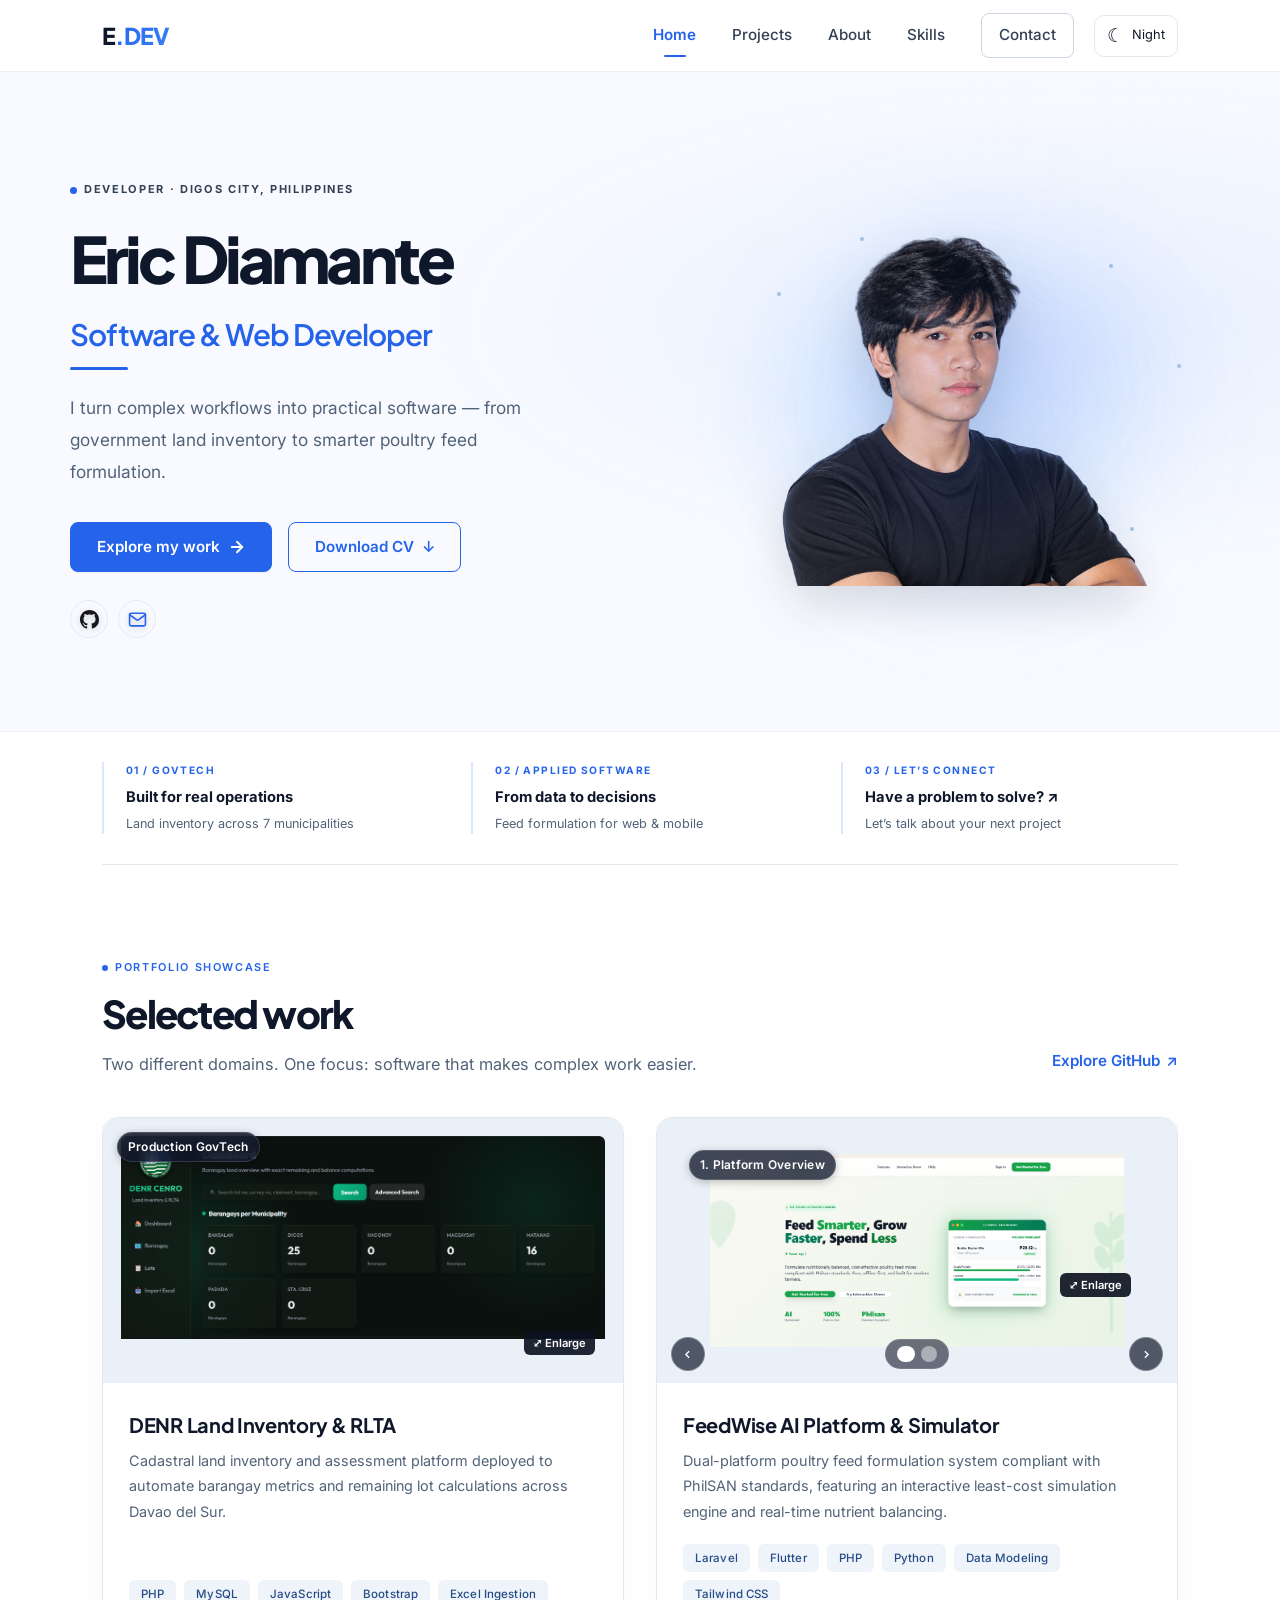
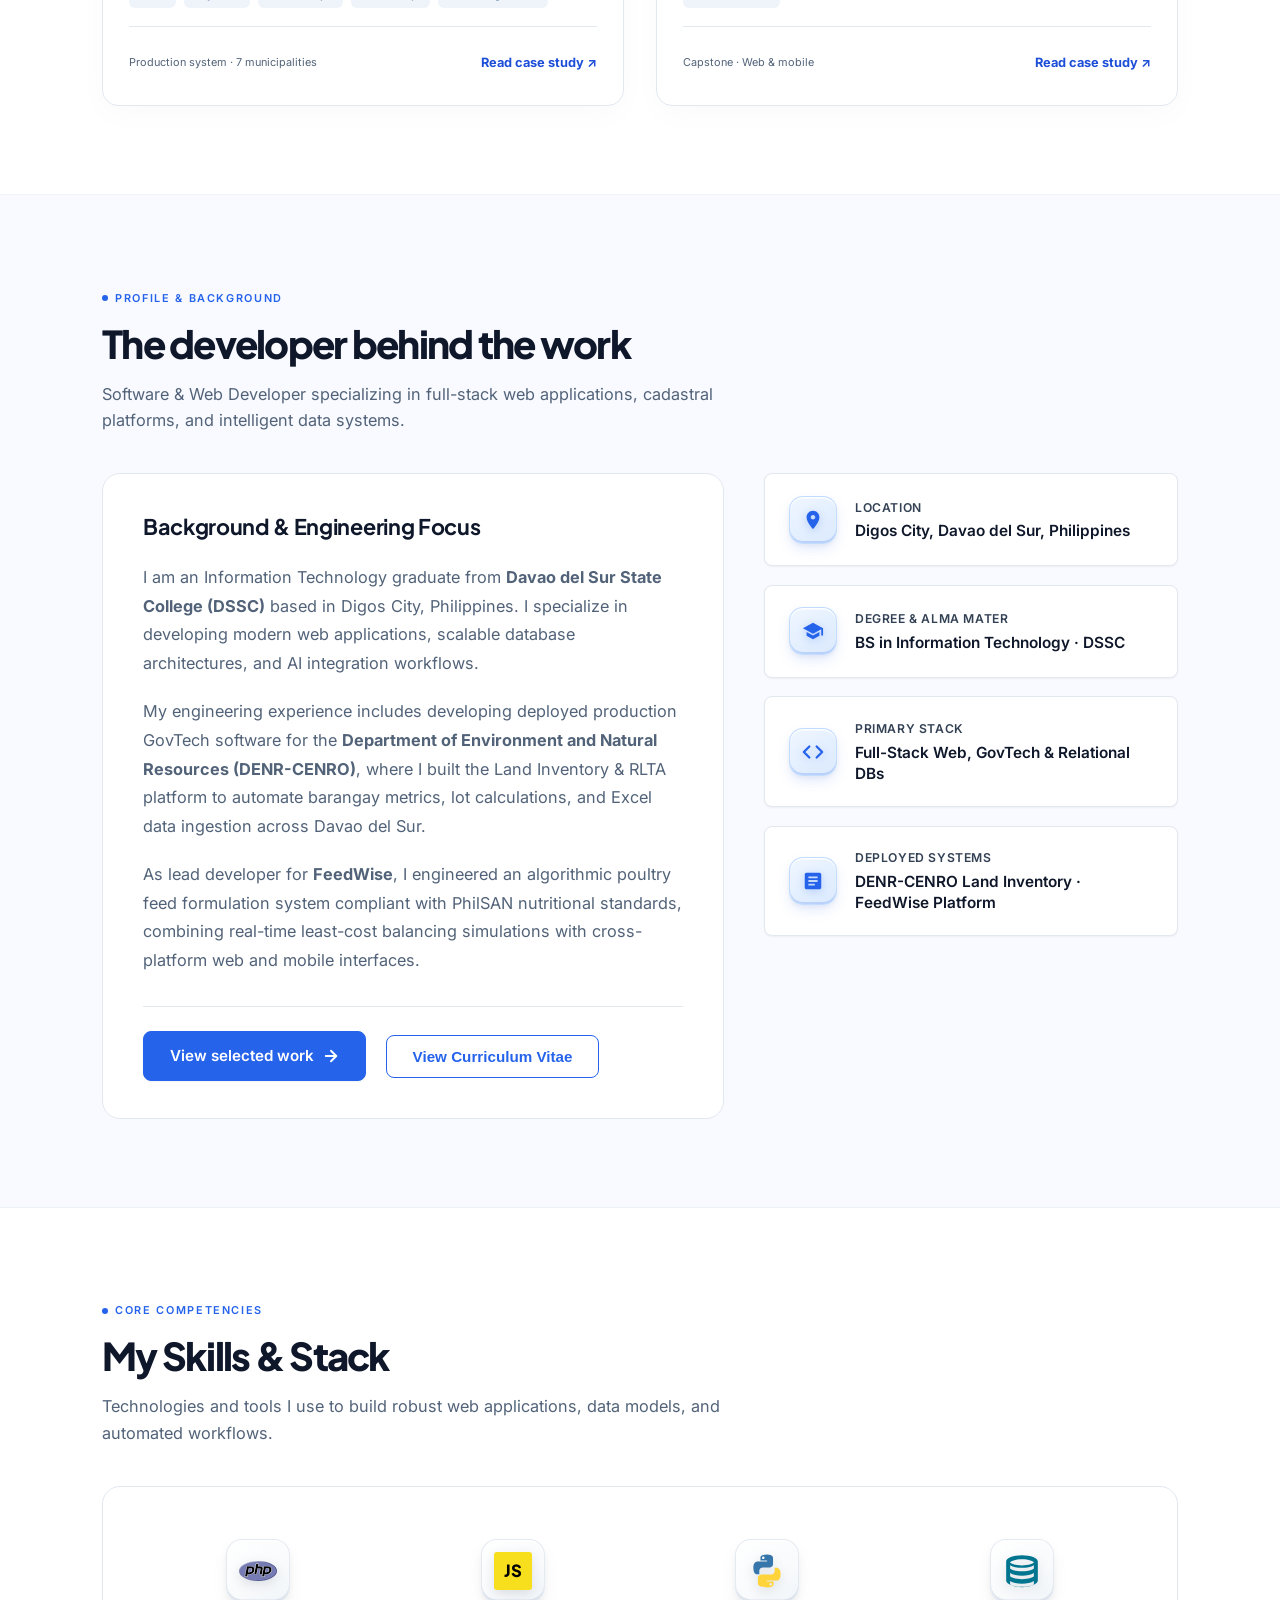
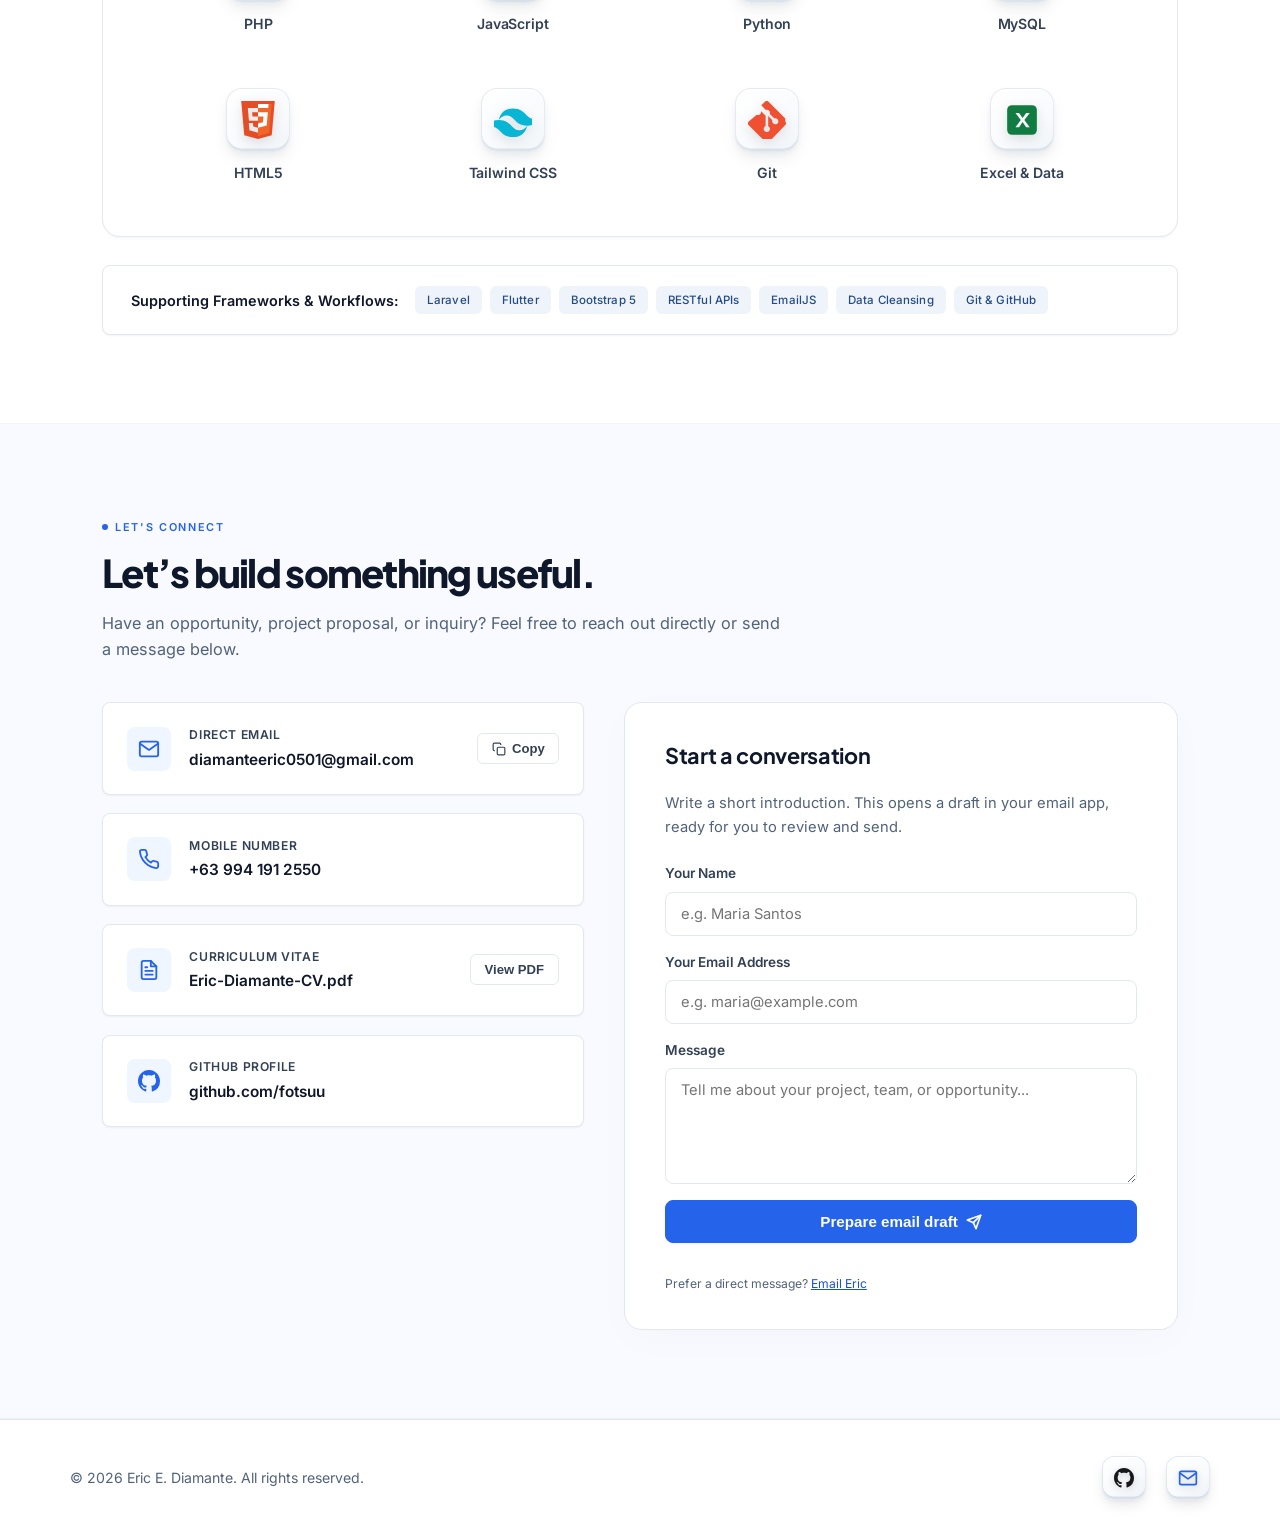
==== index.html @ d73e9c71 "feat: add ambient hero atmosphere and motion controls, update memory bank" ====
<!DOCTYPE html>
<html lang="en">
<head>
  <meta charset="UTF-8" />
  <meta name="viewport" content="width=device-width, initial-scale=1.0" />
  <title>Eric Diamante | Software & Web Developer</title>
  <meta name="description" content="Portfolio of Eric Diamante — BS Information Technology, Software & Web Developer, AI Workflows & Data Specialist. Deployed GovTech systems, full-stack applications, and database management." />

  <!-- Favicon -->
  <link rel="icon" type="image/svg+xml" href="data:image/svg+xml,<svg xmlns='http://www.w3.org/2000/svg' viewBox='0 0 24 24' fill='%232563eb'><text y='20' font-size='20' font-family='sans-serif' font-weight='bold'>E</text></svg>" />

  <!-- Google Fonts: Inter & Plus Jakarta Sans -->
  <link rel="preconnect" href="https://fonts.googleapis.com" />
  <link rel="preconnect" href="https://fonts.gstatic.com" crossorigin />
  <link href="https://fonts.googleapis.com/css2?family=Inter:wght@400;500;600;700;800&family=Plus+Jakarta+Sans:wght@500;600;700;800&display=swap" rel="stylesheet" />

  <meta property="og:title" content="Eric Diamante | Software & Web Developer" />
  <meta property="og:description" content="Practical web systems, government land inventory, and feed formulation. Explore selected work by Eric Diamante." />
  <meta property="og:type" content="website" />

  <script src="theme.js"></script>
  <!-- Main Stylesheet -->
  <link rel="stylesheet" href="style.css?v=7" />
  <link rel="stylesheet" href="features.css?v=2" />
</head>
<body>
  <a class="skip-link" href="#mainContent">Skip to content</a>

  <!-- Toast Notification Container -->
  <div id="toast" class="toast" role="alert" aria-live="polite"></div>

  <!-- Header / Navigation Bar -->
  <header class="navbar" id="navbar">
    <div class="nav-container">
      <a href="#home" class="brand-logo" id="brandLogo" aria-label="E.DEV Home">
        <span class="brand-dark">E</span><span class="brand-blue">.DEV</span>
      </a>

      <nav class="nav-menu" id="navMenu">
        <a href="#home" class="nav-link active" data-page="home">Home</a>
        <a href="#projects" class="nav-link" data-page="projects">Projects</a>
        <a href="#about" class="nav-link" data-page="about">About</a>
        <a href="#skills" class="nav-link" data-page="skills">Skills</a>
        <a href="#contact" class="nav-link" id="navContactLink" data-page="contact">Contact</a>
      </nav>

      <button type="button" id="themeToggle" class="theme-toggle" aria-label="Switch to night mode" aria-pressed="false"><span id="themeIcon" aria-hidden="true">☾</span><span id="themeLabel">Night</span></button>
      <button aria-controls="navMenu" id="mobileMenuBtn" class="mobile-toggle" aria-label="Toggle navigation menu" aria-expanded="false">
        <span></span><span></span><span></span>
      </button>
    </div>
  </header>

  <main id="mainContent" tabindex="-1">
    <!-- ────────────────── 1. HOME LANDING VIEW ────────────────── -->
    <section id="home" class="page-view active hero-section">
      <div class="hero-container">

        <!-- Left Hero Content -->
        <div class="hero-content">
          <span class="hero-greeting"><span class="hero-dot"></span> DEVELOPER · DIGOS CITY, PHILIPPINES</span>
          <h1 class="hero-name">Eric Diamante</h1>
          <h2 class="hero-role">Software & Web Developer</h2>

          <p class="hero-desc">
            I turn complex workflows into practical software — from government land inventory to smarter poultry feed formulation.
          </p>

          <div class="hero-btn-group">
            <a href="#projects" class="btn-primary magnetic-btn" id="viewProjectsBtn" data-navigate="projects">
              <span>Explore my work</span>
              <svg width="18" height="18" viewBox="0 0 24 24" fill="none" stroke="currentColor" stroke-width="2.5" stroke-linecap="round" stroke-linejoin="round">
                <line x1="5" y1="12" x2="19" y2="12"></line>
                <polyline points="12 5 19 12 12 19"></polyline>
              </svg>
            </a>
            <a class="btn-secondary" href="Eric-Diamante-CV.pdf" download>Download CV <span aria-hidden="true">↓</span></a>
          </div>

          <div class="hero-social-icons">
            <a href="https://github.com/fotsuu" target="_blank" rel="noopener noreferrer" class="social-btn magnetic-btn" aria-label="GitHub Profile" title="GitHub">
              <svg width="19" height="19" viewBox="0 0 24 24" fill="currentColor">
                <path d="M12 0C5.37 0 0 5.37 0 12c0 5.31 3.435 9.795 8.205 11.385.6.105.825-.255.825-.57 0-.285-.015-1.23-.015-2.235-3.015.555-3.795-.735-4.035-1.41-.135-.345-.72-1.41-1.23-1.695-.42-.225-1.02-.78-.015-.795.945-.015 1.62.87 1.845 1.23 1.08 1.815 2.805 1.305 3.495.99.105-.78.42-1.305.765-1.605-2.67-.3-5.46-1.335-5.46-5.925 0-1.305.465-2.385 1.23-3.225-.12-.3-.54-1.53.12-3.18 0 0 1.005-.315 3.3 1.23.96-.27 1.98-.405 3-.405s2.04.135 3 .405c2.295-1.56 3.3-1.23 3.3-1.23.66 1.65.24 2.88.12 3.18.765.84 1.23 1.905 1.23 3.225 0 4.605-2.805 5.625-5.475 5.925.435.375.81 1.095.81 2.22 0 1.605-.015 2.895-.015 3.3 0 .315.225.69.825.57A12.02 12.02 0 0024 12c0-6.63-5.37-12-12-12z"/>
              </svg>
            </a>
            <a href="mailto:diamanteeric0501@gmail.com" class="social-btn magnetic-btn" aria-label="Email Eric" title="Email Eric">
              <svg width="19" height="19" viewBox="0 0 24 24" fill="none" stroke="currentColor" stroke-width="2" stroke-linecap="round" stroke-linejoin="round">
                <rect x="2" y="4" width="20" height="16" rx="2"></rect>
                <path d="M22 6l-10 7L2 6"></path>
              </svg>
            </a>
          </div>
        </div>

        <!-- Right Hero: 3D Interactive Visual -->
        <div class="hero-visual" id="heroVisual">
          <div class="hero-atmosphere" id="heroAtmosphere" aria-hidden="true">
            <span class="aurora aurora-blue"></span><span class="aurora aurora-indigo"></span>
            <span class="ambient-particle" style="--x:12%;--y:24%;--delay:-2s"></span>
            <span class="ambient-particle" style="--x:28%;--y:12%;--delay:-7s"></span>
            <span class="ambient-particle" style="--x:76%;--y:18%;--delay:-4s"></span>
            <span class="ambient-particle" style="--x:89%;--y:40%;--delay:-9s"></span>
            <span class="ambient-particle" style="--x:15%;--y:66%;--delay:-5s"></span>
            <span class="ambient-particle" style="--x:80%;--y:76%;--delay:-1s"></span>
          </div>
          <div class="hero-3d-scene" id="hero3dScene">
            <!-- 3D Ambient Depth Glow -->
            <div class="hero-3d-glow" id="hero3dGlow"></div>

            <!-- Main 3D Portrait Frame with HD Image -->
            <div class="portrait-wrapper" id="portraitWrapper">
              <img src="assets/hero-portrait-realistic-v2.png" alt="Eric Diamante - Web Developer" decoding="async" class="hero-portrait-img" id="heroPortraitImg" width="1448" height="1086" />
            </div>
          </div>
        </div>
      </div>
    </section>

    <div class="proof-strip" aria-label="Experience highlights">
      <div><span class="proof-number">01 / GOVTECH</span><strong>Built for real operations</strong><p>Land inventory across 7 municipalities</p></div>
      <div><span class="proof-number">02 / APPLIED SOFTWARE</span><strong>From data to decisions</strong><p>Feed formulation for web &amp; mobile</p></div>
      <a href="#contact" data-navigate="contact"><span class="proof-number">03 / LET’S CONNECT</span><strong>Have a problem to solve? <span aria-hidden="true">↗</span></strong><p>Let’s talk about your next project</p></a>
    </div>

    <!-- ────────────────── 3. PROJECTS LANDING VIEW ────────────────── -->
    <section id="projects" class="page-view projects-view-section">
      <div class="view-container">
        <div class="view-header projects-header-row">
          <div>
            <span class="view-badge"><span class="badge-dot"></span> Portfolio Showcase</span>
            <h2 class="view-title">Selected work</h2>
            <p class="view-subtitle">Two different domains. One focus: software that makes complex work easier.</p>
          </div>
<a href="https://github.com/fotsuu" target="_blank" rel="noopener noreferrer" class="view-all-link">Explore GitHub <span aria-hidden="true">↗</span></a>
        </div>

        <div class="projects-grid">

          <!-- Card 1: DENR-CENRO Land Inventory -->
          <article class="project-card" data-project="denr">
            <div class="card-glare" aria-hidden="true"></div>
            <div class="project-img-wrap">
              <img src="denr-dashboard.png" alt="DENR-CENRO Land Inventory & RLTA Assessment Platform" class="project-img" loading="lazy" />
              <span class="slide-badge">Production GovTech</span>
            </div>
            <div class="project-body">
              <h3 class="project-title">DENR Land Inventory & RLTA</h3>
              <p class="project-desc">
                Cadastral land inventory and assessment platform deployed to automate barangay metrics and remaining lot calculations across Davao del Sur.
              </p>
              <div class="project-tags">
                <span class="tag-pill">PHP</span>
                <span class="tag-pill">MySQL</span>
                <span class="tag-pill">JavaScript</span>
                <span class="tag-pill">Bootstrap</span>
                <span class="tag-pill">Excel Ingestion</span>
              </div>
            </div><div class="project-card-footer"><span>Production system · 7 municipalities</span><button type="button" class="case-link" data-case="denr" aria-label="Read DENR case study">Read case study <span aria-hidden="true">↗</span></button></div>
          </article>

          <!-- Card 2: FeedWise AI Platform & Simulator (Combined 2-in-1 View) -->
          <article class="project-card" data-project="feedwise">
            <div class="card-glare" aria-hidden="true"></div>
            <div class="project-img-wrap card-carousel" id="feedwiseCarousel">
              <!-- Slide 1: Platform Overview -->
              <div class="carousel-slide active" data-slide-index="0">
                <img src="feedwise-hero.png" alt="FeedWise AI Platform Overview" class="project-img" loading="lazy" />
                <span class="slide-badge">1. Platform Overview</span>
              </div>
              <!-- Slide 2: Feed Simulator -->
              <div class="carousel-slide" data-slide-index="1">
                <img src="feedwise-simulator.png" alt="FeedWise Feed Formulation Simulator" class="project-img" loading="lazy" />
                <span class="slide-badge">2. Feed Simulator</span>
              </div>

              <!-- Interactive Carousel Controls -->
              <div class="carousel-controls">
                <button type="button" class="carousel-nav-btn prev" id="fwPrevBtn" aria-label="Previous view" title="Previous preview">
                  <svg width="13" height="13" viewBox="0 0 24 24" fill="none" stroke="currentColor" stroke-width="2.5"><polyline points="15 18 9 12 15 6"/></svg>
                </button>
                <div class="carousel-dots" id="fwDots">
                  <button type="button" class="carousel-dot active" data-index="0" aria-label="View Platform Overview" title="Platform Overview"></button>
                  <button type="button" class="carousel-dot" data-index="1" aria-label="View Feed Simulator" title="Feed Simulator"></button>
                </div>
                <button type="button" class="carousel-nav-btn next" id="fwNextBtn" aria-label="Next view" title="Next preview">
                  <svg width="13" height="13" viewBox="0 0 24 24" fill="none" stroke="currentColor" stroke-width="2.5"><polyline points="9 18 15 12 9 6"/></svg>
                </button>
              </div>
            </div>
            <div class="project-body">
              <h3 class="project-title">FeedWise AI Platform & Simulator</h3>
              <p class="project-desc">
                Dual-platform poultry feed formulation system compliant with PhilSAN standards, featuring an interactive least-cost simulation engine and real-time nutrient balancing.
              </p>
              <div class="project-tags">
                <span class="tag-pill">Laravel</span>
                <span class="tag-pill">Flutter</span>
                <span class="tag-pill">PHP</span>
                <span class="tag-pill">Python</span>
                <span class="tag-pill">Data Modeling</span>
                <span class="tag-pill">Tailwind CSS</span>
              </div>
            </div><div class="project-card-footer"><span>Capstone · Web & mobile</span><button type="button" class="case-link" data-case="feedwise" aria-label="Read FeedWise case study">Read case study <span aria-hidden="true">↗</span></button></div>
          </article>

        </div>
      </div>
    </section>

    <!-- ────────────────── 2. ABOUT LANDING VIEW ────────────────── -->
    <section id="about" class="page-view about-view-section">
      <div class="view-container">
        <div class="view-header">
          <span class="view-badge"><span class="badge-dot"></span> Profile & Background</span>
          <h2 class="view-title">The developer behind the work</h2>
          <p class="view-subtitle">Software & Web Developer specializing in full-stack web applications, cadastral platforms, and intelligent data systems.</p>
        </div>

        <div class="about-view-grid">
          <!-- Left: Narrative Card -->
          <div class="about-narrative-card">
            <h3 class="card-heading">Background & Engineering Focus</h3>
            <p class="narrative-text">
              I am an Information Technology graduate from <strong>Davao del Sur State College (DSSC)</strong> based in Digos City, Philippines. I specialize in developing modern web applications, scalable database architectures, and AI integration workflows.
            </p>
            <p class="narrative-text">
              My engineering experience includes developing deployed production GovTech software for the <strong>Department of Environment and Natural Resources (DENR-CENRO)</strong>, where I built the Land Inventory & RLTA platform to automate barangay metrics, lot calculations, and Excel data ingestion across Davao del Sur.
            </p>
            <p class="narrative-text">
              As lead developer for <strong>FeedWise</strong>, I engineered an algorithmic poultry feed formulation system compliant with PhilSAN nutritional standards, combining real-time least-cost balancing simulations with cross-platform web and mobile interfaces.
            </p>

            <div class="about-actions-row">
              <a href="#projects" class="btn-primary magnetic-btn" data-navigate="projects">
                <span>View selected work</span>
                <svg width="18" height="18" viewBox="0 0 24 24" fill="none" stroke="currentColor" stroke-width="2.5" stroke-linecap="round" stroke-linejoin="round">
                  <line x1="5" y1="12" x2="19" y2="12"></line>
                  <polyline points="12 5 19 12 12 19"></polyline>
                </svg>
              </a>
              <button type="button" class="btn-secondary magnetic-btn" id="aboutCvBtn">
                View Curriculum Vitae
              </button>
            </div>
          </div>

          <!-- Right: Key Highlights & Metrics -->
          <div class="about-highlights-col">
            <div class="highlight-box">
              <div class="highlight-icon-wrap">
                <svg width="22" height="22" viewBox="0 0 24 24" fill="currentColor">
                  <path d="M12 2C8.13 2 5 5.13 5 9c0 5.25 7 13 7 13s7-7.75 7-13c0-3.87-3.13-7-7-7zm0 9.5c-1.38 0-2.5-1.12-2.5-2.5s1.12-2.5 2.5-2.5 2.5 1.12 2.5 2.5-1.12 2.5-2.5 2.5z"/>
                </svg>
              </div>
              <div class="highlight-text-wrap">
                <span class="highlight-label">Location</span>
                <span class="highlight-val">Digos City, Davao del Sur, Philippines</span>
              </div>
            </div>

            <div class="highlight-box">
              <div class="highlight-icon-wrap">
                <svg width="22" height="22" viewBox="0 0 24 24" fill="currentColor">
                  <path d="M12 3L1 9l11 6 9-4.91V17h2V9L12 3zM5 13.18v4L12 21l7-3.82v-4L12 17l-7-3.82z"/>
                </svg>
              </div>
              <div class="highlight-text-wrap">
                <span class="highlight-label">Degree & Alma Mater</span>
                <span class="highlight-val">BS in Information Technology · DSSC</span>
              </div>
            </div>

            <div class="highlight-box">
              <div class="highlight-icon-wrap">
                <svg width="22" height="22" viewBox="0 0 24 24" fill="none" stroke="currentColor" stroke-width="2.5" stroke-linecap="round" stroke-linejoin="round">
                  <polyline points="16 18 22 12 16 6"></polyline>
                  <polyline points="8 6 2 12 8 18"></polyline>
                </svg>
              </div>
              <div class="highlight-text-wrap">
                <span class="highlight-label">Primary Stack</span>
                <span class="highlight-val">Full-Stack Web, GovTech & Relational DBs</span>
              </div>
            </div>

            <div class="highlight-box">
              <div class="highlight-icon-wrap">
                <svg width="22" height="22" viewBox="0 0 24 24" fill="currentColor">
                  <path d="M19 3H5c-1.1 0-2 .9-2 2v14c0 1.1.9 2 2 2h14c1.1 0 2-.9 2-2V5c0-1.1-.9-2-2-2zm-5 14H7v-2h7v2zm3-4H7v-2h10v2zm0-4H7V7h10v2z"/>
                </svg>
              </div>
              <div class="highlight-text-wrap">
                <span class="highlight-label">Deployed Systems</span>
                <span class="highlight-val">DENR-CENRO Land Inventory · FeedWise Platform</span>
              </div>
            </div>
          </div>
        </div>
      </div>
    </section>

    <!-- ────────────────── 4. SKILLS LANDING VIEW ────────────────── -->
    <section id="skills" class="page-view skills-view-section">
      <div class="view-container">
        <div class="view-header">
          <span class="view-badge"><span class="badge-dot"></span> Core Competencies</span>
          <h2 class="view-title">My Skills & Stack</h2>
          <p class="view-subtitle">Technologies and tools I use to build robust web applications, data models, and automated workflows.</p>
        </div>

        <div class="skills-grid-wrapper">
          <div class="skills-grid">

            <!-- 1. PHP -->
            <div class="skill-card">
              <div class="skill-icon-wrap">
                <svg class="skill-svg" width="46" height="46" viewBox="0 0 128 128" xmlns="http://www.w3.org/2000/svg">
                  <defs>
                    <radialGradient id="phpGrad" cx="0" cy="0" r="1" gradientTransform="matrix(84.04 0 0 84.04 38.43 42.17)" gradientUnits="userSpaceOnUse">
                      <stop stop-color="#AEB2D5"/>
                      <stop offset=".3" stop-color="#AEB2D5"/>
                      <stop offset=".75" stop-color="#484C89"/>
                      <stop offset="1" stop-color="#484C89"/>
                    </radialGradient>
                  </defs>
                  <path fill="url(#phpGrad)" d="M0 64c0 18.593 28.654 33.667 64 33.667 35.346 0 64-15.074 64-33.667 0-18.593-28.655-33.667-64-33.667C28.654 30.333 0 45.407 0 64Z"/>
                  <path fill="#777bb3" d="M64 95.167c33.965 0 61.5-13.955 61.5-31.167 0-17.214-27.535-31.167-61.5-31.167S2.5 46.786 2.5 64c0 17.212 27.535 31.167 61.5 31.167Z"/>
                  <path d="M34.772 67.864c2.793 0 4.877-.515 6.196-1.53 1.306-1.006 2.207-2.747 2.68-5.175.44-2.27.272-3.854-.5-4.71-.788-.874-2.493-1.317-5.067-1.317h-4.464l-2.473 12.732zM20.173 83.547a.694.694 0 0 1-.68-.828l6.557-33.738a.695.695 0 0 1 .68-.561h14.134c4.442 0 7.748 1.206 9.827 3.585 2.088 2.39 2.734 5.734 1.917 9.935-.333 1.711-.905 3.3-1.7 4.724a15.818 15.818 0 0 1-3.128 3.92c-1.531 1.432-3.264 2.472-5.147 3.083-1.852.604-4.232.91-7.07.91h-5.724l-1.634 8.408a.695.695 0 0 1-.682.562z"/>
                  <path fill="#fff" d="M34.19 55.826h3.891c3.107 0 4.186.682 4.553 1.089.607.674.723 2.097.331 4.112-.439 2.257-1.253 3.858-2.42 4.756-1.194.92-3.138 1.386-5.773 1.386h-2.786l2.205-11.342zm6.674-8.1H26.731a1.39 1.39 0 0 0-1.364 1.123L18.81 82.588a1.39 1.39 0 0 0 1.363 1.653h7.35a1.39 1.39 0 0 0 1.363-1.124l1.525-7.846h5.151c2.912 0 5.364-.318 7.287-.944 1.977-.642 3.796-1.731 5.406-3.237a16.522 16.522 0 0 0 3.259-4.087c.831-1.487 1.429-3.147 1.775-4.931.86-4.423.161-7.964-2.076-10.524-2.216-2.537-5.698-3.823-10.349-3.823zM30.301 68.557h4.471c2.963 0 5.17-.557 6.62-1.675 1.451-1.116 2.428-2.98 2.938-5.591.485-2.508.264-4.277-.665-5.308-.931-1.03-2.791-1.546-5.584-1.546h-5.036l-2.743 14.12m10.563-19.445c4.252 0 7.353 1.117 9.303 3.348 1.95 2.232 2.536 5.347 1.76 9.346-.322 1.648-.863 3.154-1.625 4.518-.764 1.366-1.76 2.614-2.991 3.747-1.468 1.373-3.097 2.352-4.892 2.935-1.794.584-4.08.875-6.857.875h-6.296l-1.743 8.97h-7.35l6.558-33.739h14.133"/>
                  <path d="M69.459 74.577a.694.694 0 0 1-.682-.827l2.9-14.928c.277-1.42.209-2.438-.19-2.87-.245-.263-.979-.704-3.15-.704h-5.256l-3.646 18.768a.695.695 0 0 1-.683.56h-7.29a.695.695 0 0 1-.683-.826l6.558-33.739a.695.695 0 0 1 .682-.561h7.29a.695.695 0 0 1 .683.826L64.41 48.42h5.653c4.307 0 7.227.758 8.928 2.321 1.733 1.593 2.275 4.14 1.608 7.573l-3.051 15.702a.695.695 0 0 1-.682.56h-7.407z"/>
                  <path fill="#fff" d="M65.31 38.755h-7.291a1.39 1.39 0 0 0-1.364 1.124l-6.557 33.738a1.39 1.39 0 0 0 1.363 1.654h7.291a1.39 1.39 0 0 0 1.364-1.124l3.537-18.205h4.682c2.168 0 2.624.463 2.641.484.132.14.305.795.019 2.264l-2.9 14.927a1.39 1.39 0 0 0 1.364 1.654h7.408a1.39 1.39 0 0 0 1.363-1.124l3.051-15.7c.715-3.686.103-6.45-1.82-8.217-1.836-1.686-4.91-2.505-9.398-2.505h-4.81l1.421-7.315a1.39 1.39 0 0 0-1.364-1.655zm0 1.39-1.743 8.968h6.496c4.087 0 6.907.714 8.457 2.14 1.553 1.426 2.017 3.735 1.398 6.93l-3.052 15.699h-7.407l2.901-14.928c.33-1.698.208-2.856-.365-3.474-.573-.617-1.793-.926-3.658-.926h-5.829l-3.756 19.327H51.46l6.558-33.739h7.292z"/>
                  <path d="M92.136 67.864c2.793 0 4.878-.515 6.198-1.53 1.304-1.006 2.206-2.747 2.679-5.175.44-2.27.273-3.854-.5-4.71-.788-.874-2.493-1.317-5.067-1.317h-4.463l-2.475 12.732zM77.54 83.547a.694.694 0 0 1-.682-.828l6.557-33.738a.695.695 0 0 1 .682-.561H98.23c4.442 0 7.748 1.206 9.826 3.585 2.089 2.39 2.734 5.734 1.917 9.935a15.878 15.878 0 0 1-1.699 4.724 15.838 15.838 0 0 1-3.128 3.92c-1.53 1.432-3.265 2.472-5.147 3.083-1.852.604-4.232.91-7.071.91h-5.723l-1.633 8.408a.695.695 0 0 1-.683.562z"/>
                  <path fill="#fff" d="M91.555 55.826h3.891c3.107 0 4.186.682 4.552 1.089.61.674.724 2.097.333 4.112-.44 2.257-1.254 3.858-2.421 4.756-1.195.92-3.139 1.386-5.773 1.386h-2.786l2.204-11.342zm6.674-8.1H84.096a1.39 1.39 0 0 0-1.363 1.123l-6.558 33.739a1.39 1.39 0 0 0 1.364 1.653h7.35a1.39 1.39 0 0 0 1.363-1.124l1.525-7.846h5.15c2.911 0 5.364-.318 7.286-.944 1.978-.642 3.797-1.731 5.408-3.238a16.52 16.52 0 0 0 3.258-4.086c.832-1.487 1.428-3.147 1.775-4.931.86-4.423.162-7.964-2.076-10.524-2.216-2.537-5.697-3.823-10.35-3.823zM87.666 68.557h4.47c2.964 0 5.17-.557 6.622-1.675 1.45-1.116 2.428-2.98 2.936-5.591.487-2.508.266-4.277-.665-5.308-.93-1.03-2.791-1.546-5.583-1.546h-5.035Zm10.563-19.445c4.251 0 7.354 1.117 9.303 3.348 1.95 2.232 2.537 5.347 1.759 9.346-.32 1.648-.862 3.154-1.624 4.518-.763 1.366-1.76 2.614-2.992 3.747-1.467 1.373-3.097 2.352-4.892 2.935-1.793.584-4.078.875-6.856.875h-6.295l-1.745 8.97h-7.35l6.558-33.739h14.133"/>
                </svg>
              </div>
              <span class="skill-label">PHP</span>
            </div>

            <!-- 2. JavaScript -->
            <div class="skill-card">
              <div class="skill-icon-wrap">
                <svg class="skill-svg" width="40" height="40" viewBox="0 0 100 100">
                  <rect width="100" height="100" rx="8" fill="#F7DF1E"/>
                  <text x="50" y="66" font-family="'Plus Jakarta Sans', 'Inter', sans-serif" font-weight="800" font-size="44" fill="#000000" text-anchor="middle" letter-spacing="-1">JS</text>
                </svg>
              </div>
              <span class="skill-label">JavaScript</span>
            </div>

            <!-- 3. Python -->
            <div class="skill-card">
              <div class="skill-icon-wrap">
                <svg class="skill-svg" width="40" height="40" viewBox="0 0 128 128">
                  <path fill="#3776AB" d="M63.7 8.3c-23.1 0-21.7 10-21.7 10l.03 10.3h22.2v3.1H32.4S18 30.1 18 53c0 23 12.6 22.2 12.6 22.2h7.5V64.7s-.4-12.6 12.4-12.6h21.7s12.1-.2 12.1-11.8V20.3S86.2 8.3 63.7 8.3zm-12.2 6.8c2.4 0 4.4 2 4.4 4.4 0 2.4-2 4.4-4.4 4.4s-4.4-2-4.4-4.4c0-2.4 2-4.4 4.4-4.4z"/>
                  <path fill="#FFD43B" d="M64.3 119.7c23.1 0 21.7-10 21.7-10l-.03-10.3H63.7v-3.1h31.8s14.4 1.6 14.4-21.3c0-23-12.6-22.2-12.6-22.2h-7.5v10.5s.4 12.6-12.4 12.6H45.7s-12.1.2-12.1 11.8v17.4s-1.9 12 20.7 12zm12.2-6.8c-2.4 0-4.4-2-4.4-4.4 0-2.4 2-4.4 4.4-4.4s4.4 2 4.4 4.4c0 2.4-2 4.4-4.4 4.4z"/>
                </svg>
              </div>
              <span class="skill-label">Python</span>
            </div>

            <!-- 4. MySQL -->
            <div class="skill-card">
              <div class="skill-icon-wrap">
                <svg class="skill-svg" width="38" height="38" viewBox="0 0 24 24" fill="#00758F">
                  <path d="M12 2C6.48 2 2 3.79 2 6v12c0 2.21 4.48 4 10 4s10-1.79 10-4V6c0-2.21-4.48-4-10-4zm0 2.5c4.14 0 7.5 1.34 7.5 2s-3.36 2-7.5 2-7.5-1.34-7.5-2 3.36-2 7.5-2zm7.5 5.7c0 .66-3.36 2-7.5 2s-7.5-1.34-7.5-2V8.3c1.8 1.1 4.4 1.7 7.5 1.7s5.7-.6 7.5-1.7v1.9zm0 5c0 .66-3.36 2-7.5 2s-7.5-1.34-7.5-2v-1.9c1.8 1.1 4.4 1.7 7.5 1.7s5.7-.6 7.5-1.7v1.9zm0 5c0 .66-3.36 2-7.5 2s-7.5-1.34-7.5-2v-1.9c1.8 1.1 4.4 1.7 7.5 1.7s5.7-.6 7.5-1.7v1.9z"/>
                </svg>
              </div>
              <span class="skill-label">MySQL</span>
            </div>

            <!-- 5. HTML5 -->
            <div class="skill-card">
              <div class="skill-icon-wrap">
                <svg class="skill-svg" width="40" height="40" viewBox="0 0 512 512">
                  <path fill="#E44D26" d="M71 460L30 0h452l-41 460-185 52"/>
                  <path fill="#F16529" d="M256 472l149-41 35-391H256"/>
                  <path fill="#EBEBEB" d="M256 208h-74l-5-57h79V95H119l15 171h122m0 94l-64-17-4-45H132l8 97 116 32"/>
                  <path fill="#FFF" d="M256 208h74l-7 78-67 18v58l117-32 16-179H256v57m0-113h137l5-56H256v56"/>
                </svg>
              </div>
              <span class="skill-label">HTML5</span>
            </div>

            <!-- 6. Tailwind CSS -->
            <div class="skill-card">
              <div class="skill-icon-wrap">
                <svg class="skill-svg" width="40" height="40" viewBox="0 0 128 128">
                  <path fill="#06B6D4" d="M64 25.6c-25.6 0-41.6 12.8-48 38.4 9.6-12.8 20.8-17.6 33.6-14.4 7.3 1.8 12.5 7.1 18.3 12.9 9.4 9.6 20.3 20.7 44.1 20.7 25.6 0 41.6-12.8 48-38.4-9.6 12.8-20.8 17.6-33.6 14.4-7.3-1.8-12.5-7.1-18.3-12.9-9.4-9.6-20.3-20.7-44.1-20.7zm-48 38.4c-25.6 0-41.6 12.8-48 38.4 9.6-12.8 20.8-17.6 33.6-14.4 7.3 1.8 12.5 7.1 18.3 12.9 9.4 9.6 20.3 20.7 44.1 20.7 25.6 0 41.6-12.8 48-38.4-9.6 12.8-20.8 17.6-33.6 14.4-7.3-1.8-12.5-7.1-18.3-12.9-9.4-9.6-20.3-20.7-44.1-20.7z"/>
                </svg>
              </div>
              <span class="skill-label">Tailwind CSS</span>
            </div>

            <!-- 7. Git -->
            <div class="skill-card">
              <div class="skill-icon-wrap">
                <svg class="skill-svg" width="40" height="40" viewBox="0 0 128 128">
                  <path fill="#F05032" d="M125.5 58.7L69.3 2.5a8.7 8.7 0 0 0-12.3 0L44.8 14.7l15.5 15.5a10.4 10.4 0 0 1 13.1 13.3l15 15a10.4 10.4 0 1 1-6.2 6.1l-14.2-14.3v34.4a10.4 10.4 0 1 1-8.7-.3v-35l-16-16a10.4 10.4 0 0 1-13.8 13L2.5 69.3a8.7 8.7 0 0 0 0 12.3l56.2 56.2a8.7 8.7 0 0 0 12.3 0l54.5-56.8a8.7 8.7 0 0 0 0-12.3z"/>
                </svg>
              </div>
              <span class="skill-label">Git</span>
            </div>

            <!-- 8. Excel & Data Systems -->
            <div class="skill-card">
              <div class="skill-icon-wrap">
                <svg class="skill-svg" width="40" height="40" viewBox="0 0 128 128">
                  <rect x="14" y="14" width="100" height="100" rx="16" fill="#107C41"/>
                  <path fill="#FFF" d="M42 40l18 24-18 24h12l12-17 12 17h12L72 64l18-24H78L66 57 54 40H42z"/>
                </svg>
              </div>
              <span class="skill-label">Excel & Data</span>
            </div>

          </div>
        </div>

        <div class="supporting-tech-banner">
          <span class="supporting-label">Supporting Frameworks & Workflows:</span>
          <div class="supporting-tags">
            <span class="tag-pill">Laravel</span>
            <span class="tag-pill">Flutter</span>
            <span class="tag-pill">Bootstrap 5</span>
            <span class="tag-pill">RESTful APIs</span>
            <span class="tag-pill">EmailJS</span>
            <span class="tag-pill">Data Cleansing</span>
            <span class="tag-pill">Git & GitHub</span>
          </div>
        </div>
      </div>
    </section>

    <!-- ────────────────── 5. CONTACT LANDING VIEW ────────────────── -->
    <section id="contact" class="page-view contact-view-section">
      <div class="view-container">
        <div class="view-header">
          <span class="view-badge"><span class="badge-dot"></span> Let's Connect</span>
          <h2 class="view-title">Let’s build something useful.</h2>
          <p class="view-subtitle">Have an opportunity, project proposal, or inquiry? Feel free to reach out directly or send a message below.</p>
        </div>

        <div class="contact-view-grid">
          <!-- Left: Direct Info Cards -->
          <div class="contact-info-col">
            <div class="contact-card">
              <div class="contact-card-icon-wrap">
                <svg width="22" height="22" viewBox="0 0 24 24" fill="none" stroke="currentColor" stroke-width="2" stroke-linecap="round" stroke-linejoin="round">
                  <rect x="2" y="4" width="20" height="16" rx="2"></rect>
                  <path d="M22 6l-10 7L2 6"></path>
                </svg>
              </div>
              <div class="contact-card-content">
                <span class="contact-card-label">Direct Email</span>
                <a href="mailto:diamanteeric0501@gmail.com" class="contact-card-value">diamanteeric0501@gmail.com</a>
              </div>
              <button type="button" class="btn-copy magnetic-btn" id="contactPageCopyEmailBtn">
                <svg width="14" height="14" viewBox="0 0 24 24" fill="none" stroke="currentColor" stroke-width="2"><rect x="9" y="9" width="13" height="13" rx="2"/><path d="M5 15H4a2 2 0 0 1-2-2V4a2 2 0 0 1 2-2h9a2 2 0 0 1 2 2v1"/></svg>
                <span id="contactPageCopyEmailText">Copy</span>
              </button>
            </div>

            <div class="contact-card">
              <div class="contact-card-icon-wrap">
                <svg width="22" height="22" viewBox="0 0 24 24" fill="none" stroke="currentColor" stroke-width="2" stroke-linecap="round" stroke-linejoin="round">
                  <path d="M22 16.92v3a2 2 0 0 1-2.18 2 19.79 19.79 0 0 1-8.63-3.07 19.5 19.5 0 0 1-6-6 19.79 19.79 0 0 1-3.07-8.67A2 2 0 0 1 4.11 2h3a2 2 0 0 1 2 1.72 12.84 12.84 0 0 0 .7 2.81 2 2 0 0 1-.45 2.11L8.09 9.91a16 16 0 0 0 6 6l1.27-1.27a2 2 0 0 1 2.11-.45 12.84 12.84 0 0 0 2.81.7A2 2 0 0 1 22 16.92z"/>
                </svg>
              </div>
              <div class="contact-card-content">
                <span class="contact-card-label">Mobile Number</span>
                <a href="tel:+639941912550" class="contact-card-value">+63 994 191 2550</a>
              </div>
            </div>

            <div class="contact-card">
              <div class="contact-card-icon-wrap">
                <svg width="22" height="22" viewBox="0 0 24 24" fill="none" stroke="currentColor" stroke-width="2" stroke-linecap="round" stroke-linejoin="round">
                  <path d="M14 2H6a2 2 0 0 0-2 2v16a2 2 0 0 0 2 2h12a2 2 0 0 0 2-2V8z"/><polyline points="14 2 14 8 20 8"/><line x1="16" y1="13" x2="8" y2="13"/><line x1="16" y1="17" x2="8" y2="17"/><polyline points="10 9 9 9 8 9"/>
                </svg>
              </div>
              <div class="contact-card-content">
                <span class="contact-card-label">Curriculum Vitae</span>
                <span class="contact-card-value">Eric-Diamante-CV.pdf</span>
              </div>
              <button type="button" class="btn-copy magnetic-btn" id="contactPageCvBtn">
                <span>View PDF</span>
              </button>
            </div>

            <div class="contact-card">
              <div class="contact-card-icon-wrap">
                <svg width="22" height="22" viewBox="0 0 24 24" fill="currentColor">
                  <path d="M12 0C5.37 0 0 5.37 0 12c0 5.31 3.435 9.795 8.205 11.385.6.105.825-.255.825-.57 0-.285-.015-1.23-.015-2.235-3.015.555-3.795-.735-4.035-1.41-.135-.345-.72-1.41-1.23-1.695-.42-.225-1.02-.78-.015-.795.945-.015 1.62.87 1.845 1.23 1.08 1.815 2.805 1.305 3.495.99.105-.78.42-1.305.765-1.605-2.67-.3-5.46-1.335-5.46-5.925 0-1.305.465-2.385 1.23-3.225-.12-.3-.54-1.53.12-3.18 0 0 1.005-.315 3.3 1.23.96-.27 1.98-.405 3-.405s2.04.135 3 .405c2.295-1.56 3.3-1.23 3.3-1.23.66 1.65.24 2.88.12 3.18.765.84 1.23 1.905 1.23 3.225 0 4.605-2.805 5.625-5.475 5.925.435.375.81 1.095.81 2.22 0 1.605-.015 2.895-.015 3.3 0 .315.225.69.825.57A12.02 12.02 0 0024 12c0-6.63-5.37-12-12-12z"/>
                </svg>
              </div>
              <div class="contact-card-content">
                <span class="contact-card-label">GitHub Profile</span>
                <a href="https://github.com/fotsuu" target="_blank" rel="noopener noreferrer" class="contact-card-value">github.com/fotsuu</a>
              </div>
            </div>
          </div>

          <!-- Right: Message Form -->
          <div class="contact-form-card">
            <h3 class="card-heading">Start a conversation</h3>
            <p class="form-subtext">Write a short introduction. This opens a draft in your email app, ready for you to review and send.</p>
            <form id="contactPageForm" class="contact-modal-form">
              <div class="form-group">
                <label for="contactPageSenderName">Your Name</label>
                <input type="text" id="contactPageSenderName" name="name" autocomplete="name" maxlength="100" placeholder="e.g. Maria Santos" required />
              </div>
              <div class="form-group">
                <label for="contactPageSenderEmail">Your Email Address</label>
                <input type="email" id="contactPageSenderEmail" name="email" autocomplete="email" maxlength="254" placeholder="e.g. maria@example.com" required />
              </div>
              <div class="form-group">
                <label for="contactPageMessage">Message</label>
                <textarea id="contactPageMessage" name="message" maxlength="5000" rows="5" placeholder="Tell me about your project, team, or opportunity..." required></textarea>
              </div>
              <button type="submit" class="btn-primary btn-w100 magnetic-btn" id="contactPageSendBtn">
                <span>Prepare email draft</span>
                <svg width="16" height="16" viewBox="0 0 24 24" fill="none" stroke="currentColor" stroke-width="2.5" stroke-linecap="round" stroke-linejoin="round"><line x1="22" y1="2" x2="11" y2="13"/><polygon points="22 2 15 22 11 13 2 9 22 2"/></svg>
              </button>
              <p class="form-status" id="contactStatus" role="status" aria-live="polite"></p>
              <p class="form-note">Prefer a direct message? <a href="mailto:diamanteeric0501@gmail.com">Email Eric</a></p>
            </form>
          </div>
        </div>
      </div>
    </section>
  </main>

  <!-- ────────────────── FOOTER ────────────────── -->
  <footer class="footer">
    <div class="footer-container">
      <div class="footer-left">
        <p class="copyright-text">© 2026 Eric E. Diamante. All rights reserved.</p>
      </div>

      <div class="footer-right">
        <div class="social-icons">
          <!-- GitHub -->
          <a href="https://github.com/fotsuu" target="_blank" rel="noopener noreferrer" class="social-btn magnetic-btn" aria-label="GitHub Profile" title="GitHub">
            <svg width="20" height="20" viewBox="0 0 24 24" fill="currentColor">
              <path d="M12 0C5.37 0 0 5.37 0 12c0 5.31 3.435 9.795 8.205 11.385.6.105.825-.255.825-.57 0-.285-.015-1.23-.015-2.235-3.015.555-3.795-.735-4.035-1.41-.135-.345-.72-1.41-1.23-1.695-.42-.225-1.02-.78-.015-.795.945-.015 1.62.87 1.845 1.23 1.08 1.815 2.805 1.305 3.495.99.105-.78.42-1.305.765-1.605-2.67-.3-5.46-1.335-5.46-5.925 0-1.305.465-2.385 1.23-3.225-.12-.3-.54-1.53.12-3.18 0 0 1.005-.315 3.3 1.23.96-.27 1.98-.405 3-.405s2.04.135 3 .405c2.295-1.56 3.3-1.23 3.3-1.23.66 1.65.24 2.88.12 3.18.765.84 1.23 1.905 1.23 3.225 0 4.605-2.805 5.625-5.475 5.925.435.375.81 1.095.81 2.22 0 1.605-.015 2.895-.015 3.3 0 .315.225.69.825.57A12.02 12.02 0 0024 12c0-6.63-5.37-12-12-12z"/>
            </svg>
          </a>
          <!-- LinkedIn -->
          <!-- Email -->
          <a href="mailto:diamanteeric0501@gmail.com" class="social-btn magnetic-btn" aria-label="Email Eric" title="Email Eric">
            <svg width="20" height="20" viewBox="0 0 24 24" fill="none" stroke="currentColor" stroke-width="2" stroke-linecap="round" stroke-linejoin="round">
              <rect x="2" y="4" width="20" height="16" rx="2"></rect>
              <path d="M22 6l-10 7L2 6"></path>
            </svg>
          </a>
        </div>
      </div>
    </div>
  </footer>

  <!-- ────────────────── MODALS ────────────────── -->

  <div id="caseModal" class="app-modal" aria-hidden="true" role="dialog" aria-modal="true" aria-labelledby="caseTitle">
    <div class="modal-backdrop"></div>
    <div class="modal-content modal-lg case-modal-content">
      <div class="modal-header"><div><span class="case-eyebrow" id="caseEyebrow"></span><h2 class="modal-title" id="caseTitle"></h2></div><button type="button" class="modal-close-btn" aria-label="Close case study">&times;</button></div>
      <div class="modal-body" id="caseBody"></div>
    </div>
  </div>

  <!-- 3. CV Modal -->
  <div id="cvModal" class="app-modal" aria-hidden="true" role="dialog" aria-modal="true" aria-labelledby="cvModalTitle">
    <div class="modal-backdrop" id="cvBackdrop"></div>
    <div class="modal-content modal-lg">
      <div class="modal-header">
        <div>
          <h3 class="modal-title" id="cvModalTitle">Curriculum Vitae — Eric E. Diamante</h3>
          <span class="badge badge-info">BSIT · Davao del Sur State College</span>
        </div>
        <div class="modal-header-actions">
          <a href="Eric-Diamante-CV.pdf" target="_blank" rel="noopener noreferrer" class="btn-sm btn-secondary">
            <span>Open in New Tab</span>
          </a>
          <a href="Eric-Diamante-CV.pdf" download="Eric-Diamante-CV.pdf" class="btn-sm btn-primary">
            <span>Download PDF</span>
          </a>
          <button type="button" class="modal-close-btn" id="cvCloseBtn" aria-label="Close modal">&times;</button>
        </div>
      </div>
      <div class="modal-body cv-body"><p class="cv-help">If the preview is unavailable, use Open in New Tab or Download PDF above.</p>
        <iframe id="cvFrame" data-src="Eric-Diamante-CV.pdf#toolbar=1" title="Eric Diamante CV">
          <p>Your browser does not support PDF embeds. <a href="Eric-Diamante-CV.pdf" target="_blank">Click here to view the CV</a>.</p>
        </iframe>
      </div>
    </div>
  </div>

  <button type="button" id="backToTop" class="back-to-top" aria-label="Back to top" hidden>↑</button>
  <div id="galleryModal" class="app-modal gallery-modal" aria-hidden="true" role="dialog" aria-modal="true" aria-labelledby="galleryTitle">
    <div class="modal-backdrop"></div>
    <div class="modal-content gallery-content">
      <div class="modal-header"><h2 id="galleryTitle" class="modal-title">Project screenshots</h2><button type="button" class="modal-close-btn" aria-label="Close screenshot gallery">&times;</button></div>
      <figure class="gallery-figure"><img id="galleryImage" alt="" /><figcaption id="galleryCaption" aria-live="polite"></figcaption></figure>
      <div class="gallery-controls"><button type="button" id="galleryPrev" class="btn-secondary" aria-label="Previous screenshot">←</button><span id="galleryCount" role="status"></span><button type="button" id="galleryNext" class="btn-secondary" aria-label="Next screenshot">→</button><a id="galleryOriginal" class="gallery-original" target="_blank" rel="noopener noreferrer">Open full-size ↗</a></div>
    </div>
  </div>
  <script src="script.js"></script>
  <script src="motion.js?v=2"></script>
</body>
</html>
---- style.css ----
/* ─────────────────────────────────────────────────────────────
   ERIC DIAMANTE — DEVELOPER PORTFOLIO STYLESHEET
   Clean, Minimalist, High-Fidelity Modern Theme
   ───────────────────────────────────────────────────────────── */

/* CSS RESET & VARIABLES */
:root {
  --font-body: 'Inter', -apple-system, BlinkMacSystemFont, 'Segoe UI', Roboto, Helvetica, Arial, sans-serif;
  --font-heading: 'Plus Jakarta Sans', 'Inter', sans-serif;

  /* Color Palette */
  --bg-page: #ffffff;
  --bg-hero: #f6f8fc;
  --bg-card: #ffffff;
  --bg-subtle: #f8fafc;
  --bg-tag: #eff6ff;

  --text-main: #0f172a;
  --text-muted: #64748b;
  --text-subtle: #334155;
  --text-tag: #2563eb;

  --primary-blue: #2563eb;
  --primary-blue-hover: #1d4ed8;
  --primary-blue-subtle: #eff6ff;
  --primary-blue-border: #bfdbfe;

  --border-light: #e2e8f0;
  --border-subtle: #f1f5f9;

  --shadow-sm: 0 1px 2px 0 rgba(0, 0, 0, 0.05);
  --shadow-card: 0 2px 4px -1px rgba(0, 0, 0, 0.04), 0 1px 2px -1px rgba(0, 0, 0, 0.03);
  --shadow-hover: 0 12px 24px -4px rgba(0, 0, 0, 0.08), 0 4px 6px -2px rgba(0, 0, 0, 0.03);
  --shadow-modal: 0 25px 50px -12px rgba(15, 23, 42, 0.25);

  --radius-sm: 6px;
  --radius-md: 8px;
  --radius-lg: 14px;
  --radius-pill: 9999px;

  --max-width: 1140px;
  --transition: all 0.2s cubic-bezier(0.16, 1, 0.3, 1);
}

*, *::before, *::after {
  box-sizing: border-box;
  margin: 0;
  padding: 0;
}

html {
  scroll-behavior: smooth;
  font-size: 16px;
}

body {
  font-family: var(--font-body);
  background-color: var(--bg-page);
  color: var(--text-main);
  line-height: 1.6;
  -webkit-font-smoothing: antialiased;
  -moz-osx-font-smoothing: grayscale;
  overflow-x: hidden;
}

/* ────────────────── NAVBAR ────────────────── */
.navbar {
  position: sticky;
  top: 0;
  width: 100%;
  height: 72px;
  background: rgba(246, 248, 252, 0.94);
  -webkit-backdrop-filter: blur(12px);
  backdrop-filter: blur(12px);
  z-index: 100;
  transition: var(--transition);
  border-bottom: 1px solid rgba(226, 232, 240, 0.7);
  box-sizing: border-box;
}

.nav-container {
  max-width: var(--max-width);
  height: 100%;
  margin: 0 auto;
  padding: 0 2rem;
  display: flex;
  align-items: center;
  justify-content: space-between;
}

.brand-logo {
  font-family: var(--font-heading);
  font-size: 1.45rem;
  font-weight: 800;
  text-decoration: none;
  display: inline-flex;
  align-items: center;
  letter-spacing: -0.03em;
  transition: opacity 0.2s ease, transform 0.2s ease;
  -webkit-user-select: none;
  user-select: none;
}

.brand-logo:hover {
  opacity: 0.88;
  transform: translateY(-1px);
}

.brand-dark {
  color: #0f172a;
  transition: color 0.2s ease;
}

.brand-blue {
  color: var(--primary-blue);
  background: linear-gradient(135deg, #2563eb 0%, #3b82f6 100%);
  -webkit-background-clip: text;
  background-clip: text;
  -webkit-text-fill-color: transparent;
  transition: filter 0.2s ease;
}

.brand-logo:hover .brand-dark {
  color: #1e293b;
}

.brand-logo:hover .brand-blue {
  filter: brightness(1.12);
}

.nav-menu {
  display: flex;
  align-items: center;
  gap: 2.25rem;
}

.nav-link {
  font-size: 0.95rem;
  font-weight: 500;
  color: var(--text-subtle);
  text-decoration: none;
  position: relative;
  padding: 0.35rem 0;
  transition: color 0.2s ease;
  cursor: pointer;
  background: none;
  border: none;
}

.nav-link:hover {
  color: var(--primary-blue);
}

.nav-link.active {
  color: var(--primary-blue);
  font-weight: 600;
}

.nav-link.active::after {
  content: '';
  position: absolute;
  bottom: -4px;
  left: 50%;
  transform: translateX(-50%);
  width: 22px;
  height: 2.5px;
  background-color: var(--primary-blue);
  border-radius: var(--radius-pill);
}

.mobile-toggle {
  display: none;
  background: none;
  border: none;
  cursor: pointer;
  padding: 0.5rem;
  flex-direction: column;
  gap: 5px;
}

.mobile-toggle span {
  display: block;
  width: 22px;
  height: 2px;
  background-color: var(--text-main);
  border-radius: 2px;
  transition: var(--transition);
}

/* ────────────────── HERO SECTION ────────────────── */
.hero-section,
.page-view.hero-section {
  background: var(--bg-hero);
  min-height: calc(100vh - 72px);
  display: flex !important;
  flex-direction: column;
  justify-content: center;
  align-items: center;
  padding: 2rem 2rem;
  border-bottom: 1px solid rgba(226, 232, 240, 0.6);
  box-sizing: border-box;
  position: relative;
  scroll-margin-top: 72px;
}

.hero-container {
  max-width: var(--max-width);
  width: 100%;
  margin: 0 auto;
  display: grid;
  grid-template-columns: 1.15fr 0.85fr;
  align-items: center;
  gap: 3.5rem;
}

.hero-content {
  display: flex;
  flex-direction: column;
  align-items: flex-start;
  justify-content: center;
}

.hero-greeting {
  font-size: 1.1rem;
  font-weight: 500;
  color: var(--text-subtle);
  margin-bottom: 0.5rem;
  display: inline-flex;
  align-items: center;
  gap: 0.45rem;
}

.hero-dot {
  display: inline-block;
  width: 7px;
  height: 7px;
  background-color: var(--primary-blue);
  border-radius: var(--radius-pill);
}

.hero-name {
  font-family: var(--font-heading);
  font-size: 3.65rem;
  font-weight: 800;
  color: var(--text-main);
  letter-spacing: -0.025em;
  line-height: 1.12;
}

.hero-role {
  font-family: var(--font-heading);
  font-size: 2.1rem;
  font-weight: 600;
  color: var(--text-subtle);
  margin-top: 0.4rem;
  letter-spacing: -0.015em;
}

.hero-desc {
  font-size: 1.08rem;
  line-height: 1.65;
  color: var(--text-muted);
  max-width: 500px;
  margin: 1.4rem 0 2.1rem;
}

.hero-btn-group {
  display: flex;
  align-items: center;
  gap: 1rem;
}

/* ────────────────── 3D SOCIAL ICONS (HERO) ────────────────── */
.hero-social-icons {
  display: flex;
  align-items: center;
  gap: 1.1rem;
  margin-top: 1.4rem;
  perspective: 600px;
}

.social-btn {
  width: 44px;
  height: 44px;
  border-radius: 12px;
  background: linear-gradient(145deg, #ffffff 0%, #f8fafc 60%, #eef2f6 100%);
  border: 1px solid rgba(226, 232, 240, 0.9);
  display: inline-flex;
  align-items: center;
  justify-content: center;
  text-decoration: none;
  color: #334155;
  position: relative;
  /* 3D elevation, specular highlight & extruded bevel */
  box-shadow: 
    0 6px 14px -2px rgba(15, 23, 42, 0.1),
    0 2px 5px -1px rgba(15, 23, 42, 0.06),
    inset 0 1.5px 1px rgba(255, 255, 255, 0.95),
    inset 0 -2.5px 0 rgba(203, 213, 225, 0.65);
  transition: all 0.22s cubic-bezier(0.16, 1, 0.3, 1);
  cursor: pointer;
  transform-style: preserve-3d;
}

.social-btn svg {
  filter: drop-shadow(0 2px 3px rgba(15, 23, 42, 0.18));
  transition: transform 0.22s cubic-bezier(0.16, 1, 0.3, 1), filter 0.22s ease;
  display: block;
}

/* 3D Hover Float & Perspective Lift */
.social-btn:hover {
  transform: translateY(-4px) scale(1.06);
  box-shadow: 
    0 12px 22px -3px rgba(37, 99, 235, 0.2),
    0 5px 10px -2px rgba(15, 23, 42, 0.08),
    inset 0 1.5px 1px #ffffff,
    inset 0 -2px 0 rgba(37, 99, 235, 0.3);
  border-color: rgba(147, 197, 253, 0.85);
}

.social-btn:hover svg {
  transform: scale(1.12) translateZ(10px);
}

/* 3D Pressed Physical Click */
.social-btn:active {
  transform: translateY(1.5px) scale(0.97);
  box-shadow: 
    0 2px 4px rgba(15, 23, 42, 0.12),
    inset 0 2px 4px rgba(15, 23, 42, 0.12);
}

/* Platform-Specific 3D Identity */
.social-btn[aria-label*="GitHub"] {
  color: #181717;
}

.social-btn[aria-label*="GitHub"]:hover {
  color: #0f172a;
  border-color: #334155;
  box-shadow: 
    0 12px 22px -3px rgba(15, 23, 42, 0.25),
    0 5px 10px -2px rgba(15, 23, 42, 0.1),
    inset 0 1.5px 1px #ffffff,
    inset 0 -2px 0 #334155;
}

.social-btn[aria-label*="LinkedIn"] {
  color: #0a66c2;
}

.social-btn[aria-label*="LinkedIn"]:hover {
  color: #0a66c2;
  border-color: #0a66c2;
  box-shadow: 
    0 12px 22px -3px rgba(10, 102, 194, 0.32),
    0 5px 10px -2px rgba(10, 102, 194, 0.14),
    inset 0 1.5px 1px #ffffff,
    inset 0 -2px 0 #0a66c2;
}

.social-btn[aria-label*="Email"] {
  color: #2563eb;
}

.social-btn[aria-label*="Email"]:hover {
  color: #ea4335;
  border-color: #ea4335;
  box-shadow: 
    0 12px 22px -3px rgba(234, 67, 53, 0.28),
    0 5px 10px -2px rgba(234, 67, 53, 0.14),
    inset 0 1.5px 1px #ffffff,
    inset 0 -2px 0 #ea4335;
}

/* BUTTON STYLES */
.btn-primary {
  background-color: var(--primary-blue);
  color: #ffffff;
  padding: 0.75rem 1.6rem;
  border-radius: var(--radius-md);
  font-weight: 600;
  font-size: 0.95rem;
  display: inline-flex;
  align-items: center;
  gap: 0.5rem;
  border: 1.5px solid var(--primary-blue);
  cursor: pointer;
  text-decoration: none;
  transition: var(--transition);
  box-shadow: var(--shadow-sm);
}

.btn-primary:hover {
  background-color: var(--primary-blue-hover);
  border-color: var(--primary-blue-hover);
  transform: translateY(-1px);
  box-shadow: 0 4px 12px rgba(37, 99, 235, 0.25);
}

.btn-secondary {
  background-color: transparent;
  color: var(--primary-blue);
  padding: 0.75rem 1.6rem;
  border-radius: var(--radius-md);
  font-weight: 600;
  font-size: 0.95rem;
  display: inline-flex;
  align-items: center;
  justify-content: center;
  gap: 0.5rem;
  border: 1.5px solid var(--primary-blue);
  cursor: pointer;
  text-decoration: none;
  transition: var(--transition);
}

.btn-secondary:hover {
  background-color: var(--primary-blue-subtle);
  border-color: var(--primary-blue);
  transform: translateY(-1px);
}

.btn-sm {
  padding: 0.5rem 1rem;
  font-size: 0.85rem;
}

.btn-w100 {
  width: 100%;
  justify-content: center;
}

/* MAGNETIC PHYSICS ON BUTTONS & ICONS */
.magnetic-btn {
  display: inline-flex;
  position: relative;
  will-change: transform;
  transition: transform 0.45s cubic-bezier(0.25, 1, 0.5, 1), box-shadow 0.2s ease, background-color 0.2s ease, border-color 0.2s ease;
}

.magnetic-btn.is-magnetized {
  transition: transform 0.08s ease-out, box-shadow 0.2s ease, background-color 0.2s ease, border-color 0.2s ease;
}

/* HERO VISUAL — 3D SCENE & DEPTH */
.hero-visual {
  display: flex;
  justify-content: center;
  align-items: center;
  position: relative;
  line-height: 0;
  perspective: 1200px;
  cursor: grab;
}

.hero-visual:active {
  cursor: grabbing;
}

.hero-3d-scene {
  position: relative;
  width: 100%;
  max-width: 480px;
  display: flex;
  justify-content: center;
  align-items: center;
  line-height: 0;
  transform-style: preserve-3d;
  transition: transform 0.18s cubic-bezier(0.2, 0.8, 0.3, 1);
  will-change: transform;
}

.hero-3d-glow {
  position: absolute;
  top: 50%;
  left: 50%;
  transform: translate(-50%, -50%) translateZ(-40px);
  width: 440px;
  height: 440px;
  background: radial-gradient(circle, rgba(37, 99, 235, 0.16) 0%, rgba(96, 165, 250, 0.08) 50%, transparent 72%);
  filter: blur(45px);
  border-radius: var(--radius-pill);
  pointer-events: none;
  z-index: 1;
  transition: transform 0.25s ease, opacity 0.3s ease;
}

/* DELICATE AMBIENT PARTICLE MESH CANVAS */
.hero-mesh-canvas {
  position: absolute;
  top: 50%;
  left: 50%;
  transform: translate(-50%, -50%) translateZ(-20px);
  width: 500px;
  height: 500px;
  pointer-events: none;
  z-index: 1;
  opacity: 0.85;
}

.portrait-wrapper {
  position: relative;
  width: 100%;
  max-width: 560px;
  display: flex;
  justify-content: center;
  align-items: center;
  line-height: 0;
  transform: translateZ(25px);
  transform-style: preserve-3d;
  animation: hero3dFloat 5.5s ease-in-out infinite alternate;
}

@keyframes hero3dFloat {
  0% {
    transform: translateZ(25px) translateY(0) rotateX(0deg) rotateY(0deg);
  }
  50% {
    transform: translateZ(25px) translateY(-8px) rotateX(1deg) rotateY(-1deg);
  }
  100% {
    transform: translateZ(25px) translateY(-14px) rotateX(2deg) rotateY(1deg);
  }
}

.hero-portrait-img {
  width: 100%;
  max-height: 510px;
  object-fit: contain;
  object-position: center;
  display: block;
  filter: drop-shadow(0 25px 35px rgba(37, 99, 235, 0.14)) drop-shadow(0 10px 15px rgba(15, 23, 42, 0.08));
  transition: filter 0.3s ease, transform 0.3s ease;
  -webkit-mask-image: linear-gradient(to bottom, #000 88%, rgba(0, 0, 0, 0.25) 98%, transparent 100%);
  mask-image: linear-gradient(to bottom, #000 88%, rgba(0, 0, 0, 0.25) 98%, transparent 100%);
}

/* ────────────────── CONTINUOUS SCROLLABLE VIEW ARCHITECTURE ────────────────── */
.page-view {
  display: block;
  width: 100%;
  position: relative;
  box-sizing: border-box;
  scroll-margin-top: 72px;
}

.page-view.hero-section {
  display: flex !important;
  flex-direction: column;
  justify-content: center;
  align-items: center;
  min-height: calc(100vh - 72px);
}

.view-container {
  max-width: var(--max-width);
  width: 100%;
  margin: 0 auto;
  padding: 4rem 2rem 4.5rem;
  box-sizing: border-box;
}

.about-view-section,
.projects-view-section,
.skills-view-section,
.contact-view-section {
  min-height: calc(100vh - 72px);
  display: flex;
  flex-direction: column;
  justify-content: center;
  border-bottom: 1px solid rgba(226, 232, 240, 0.5);
  box-sizing: border-box;
  position: relative;
}

.view-header {
  margin-bottom: 2.5rem;
}

.view-header.projects-header-row {
  display: flex;
  align-items: flex-end;
  justify-content: space-between;
  gap: 1.5rem;
}

.view-badge {
  display: inline-flex;
  align-items: center;
  gap: 0.45rem;
  font-size: 0.78rem;
  font-weight: 600;
  color: var(--primary-blue);
  background: var(--primary-blue-subtle);
  border: 1px solid rgba(37, 99, 235, 0.15);
  padding: 0.28rem 0.75rem;
  border-radius: var(--radius-pill);
  margin-bottom: 0.65rem;
  letter-spacing: 0.02em;
  text-transform: uppercase;
}

.badge-dot {
  width: 6px;
  height: 6px;
  border-radius: 50%;
  background: var(--primary-blue);
}

.view-title {
  font-family: var(--font-heading);
  font-size: 2.35rem;
  font-weight: 800;
  color: var(--text-main);
  letter-spacing: -0.025em;
  line-height: 1.2;
}

.view-subtitle {
  font-size: 1.02rem;
  line-height: 1.6;
  color: var(--text-muted);
  margin-top: 0.45rem;
  max-width: 680px;
}

/* ────────────────── 2. ABOUT VIEW ────────────────── */
.about-view-section {
  background-color: var(--bg-page);
}

.about-view-grid {
  display: grid;
  grid-template-columns: 1.2fr 0.8fr;
  gap: 2.5rem;
  align-items: flex-start;
}

.about-narrative-card {
  background: #ffffff;
  border: 1px solid var(--border-light);
  border-radius: var(--radius-lg);
  padding: 2.25rem 2.5rem;
  box-shadow: var(--shadow-card);
}

.card-heading {
  font-family: var(--font-heading);
  font-size: 1.35rem;
  font-weight: 700;
  color: var(--text-main);
  margin-bottom: 1.15rem;
  letter-spacing: -0.015em;
}

.narrative-text {
  font-size: 1.02rem;
  line-height: 1.75;
  color: var(--text-muted);
  margin-bottom: 1.25rem;
}

.about-actions-row {
  display: flex;
  align-items: center;
  gap: 1.25rem;
  margin-top: 2rem;
  padding-top: 1.5rem;
  border-top: 1px solid var(--border-light);
}

.about-highlights-col {
  display: flex;
  flex-direction: column;
  gap: 1.15rem;
}

.highlight-box {
  background: #ffffff;
  border: 1px solid var(--border-light);
  border-radius: var(--radius-md);
  padding: 1.35rem 1.5rem;
  display: flex;
  align-items: center;
  gap: 1.15rem;
  box-shadow: var(--shadow-sm);
  transition: transform 0.2s ease, border-color 0.2s ease;
}

.highlight-box:hover {
  transform: translateY(-2px);
  border-color: #cbd5e1;
}

.highlight-icon-wrap {
  width: 48px;
  height: 48px;
  border-radius: 14px;
  background: linear-gradient(145deg, #eff6ff 0%, #dbeafe 100%);
  color: var(--primary-blue);
  display: flex;
  align-items: center;
  justify-content: center;
  flex-shrink: 0;
  border: 1px solid rgba(191, 219, 254, 0.9);
  box-shadow: 
    0 6px 14px -2px rgba(37, 99, 235, 0.15),
    0 2px 4px rgba(15, 23, 42, 0.04),
    inset 0 1.5px 1px #ffffff,
    inset 0 -2px 0 rgba(37, 99, 235, 0.2);
  transition: all 0.25s cubic-bezier(0.16, 1, 0.3, 1);
}

.highlight-icon-wrap svg {
  filter: drop-shadow(0 2px 4px rgba(37, 99, 235, 0.25));
}

.highlight-box:hover .highlight-icon-wrap {
  transform: translateY(-2px) scale(1.05);
  box-shadow: 
    0 10px 20px -3px rgba(37, 99, 235, 0.25),
    inset 0 1.5px 1px #ffffff,
    inset 0 -2px 0 rgba(37, 99, 235, 0.3);
}

.highlight-text-wrap {
  display: flex;
  flex-direction: column;
  gap: 0.2rem;
}

.highlight-label {
  font-size: 0.76rem;
  font-weight: 600;
  text-transform: uppercase;
  letter-spacing: 0.05em;
  color: var(--text-subtle);
}

.highlight-val {
  font-size: 0.96rem;
  font-weight: 600;
  color: var(--text-main);
  line-height: 1.4;
}

/* ────────────────── 3. SKILLS VIEW ────────────────── */
.skills-view-section {
  background-color: var(--bg-page);
}

.skills-grid-wrapper {
  background: #ffffff;
  border: 1px solid var(--border-light);
  border-radius: var(--radius-lg);
  padding: 2.75rem 2.5rem;
  box-shadow: var(--shadow-card);
  margin-bottom: 1.75rem;
}

.skills-grid {
  display: grid;
  grid-template-columns: repeat(4, 1fr);
  gap: 2.25rem 1.5rem;
}

.skill-card {
  display: flex;
  flex-direction: column;
  align-items: center;
  justify-content: center;
  text-align: center;
  gap: 0.65rem;
  padding: 0.5rem 0.25rem;
  border-radius: var(--radius-md);
  transition: transform 0.2s ease;
}

.skill-card:hover {
  transform: translateY(-4px);
}

.skill-icon-wrap {
  width: 64px;
  height: 64px;
  border-radius: 16px;
  background: linear-gradient(145deg, #ffffff 0%, #f8fafc 65%, #f1f5f9 100%);
  border: 1px solid rgba(226, 232, 240, 0.85);
  display: flex;
  align-items: center;
  justify-content: center;
  box-shadow: 
    0 8px 18px -3px rgba(15, 23, 42, 0.08),
    0 3px 6px -1px rgba(15, 23, 42, 0.04),
    inset 0 1.5px 1px #ffffff,
    inset 0 -2.5px 0 rgba(203, 213, 225, 0.6);
  transition: all 0.28s cubic-bezier(0.16, 1, 0.3, 1);
  position: relative;
}

.skill-card:hover .skill-icon-wrap {
  transform: translateY(-6px) scale(1.06);
  border-color: rgba(147, 197, 253, 0.9);
  box-shadow: 
    0 16px 28px -4px rgba(37, 99, 235, 0.18),
    0 6px 12px -2px rgba(15, 23, 42, 0.06),
    inset 0 1.5px 1px #ffffff,
    inset 0 -2px 0 rgba(37, 99, 235, 0.3);
}

.skill-svg {
  width: 38px;
  height: 38px;
  display: block;
  filter: drop-shadow(0 4px 6px rgba(15, 23, 42, 0.12));
  transition: transform 0.28s cubic-bezier(0.16, 1, 0.3, 1), filter 0.28s ease;
}

.skill-card:hover .skill-svg {
  transform: scale(1.1) translateY(-2px);
  filter: drop-shadow(0 8px 14px rgba(37, 99, 235, 0.25));
}

.skill-label {
  font-size: 0.88rem;
  font-weight: 600;
  color: var(--text-subtle);
  letter-spacing: -0.01em;
}

.supporting-tech-banner {
  display: flex;
  align-items: center;
  gap: 1rem;
  background: #ffffff;
  border: 1px solid var(--border-light);
  border-radius: var(--radius-md);
  padding: 1.25rem 1.75rem;
  box-shadow: var(--shadow-sm);
  flex-wrap: wrap;
}

.supporting-label {
  font-size: 0.9rem;
  font-weight: 600;
  color: var(--text-main);
}

.supporting-tags {
  display: flex;
  flex-wrap: wrap;
  gap: 0.5rem;
}

/* ────────────────── 4. CONTACT VIEW ────────────────── */
.contact-view-section {
  background-color: var(--bg-page);
}

.contact-view-grid {
  display: grid;
  grid-template-columns: 1fr 1.15fr;
  gap: 2.5rem;
  align-items: flex-start;
}

.contact-info-col {
  display: flex;
  flex-direction: column;
  gap: 1.15rem;
}

.contact-card {
  background: #ffffff;
  border: 1px solid var(--border-light);
  border-radius: var(--radius-md);
  padding: 1.35rem 1.5rem;
  display: flex;
  align-items: center;
  gap: 1.15rem;
  box-shadow: var(--shadow-sm);
}

.contact-card-icon-wrap {
  width: 44px;
  height: 44px;
  border-radius: var(--radius-md);
  background: var(--primary-blue-subtle);
  color: var(--primary-blue);
  display: flex;
  align-items: center;
  justify-content: center;
  flex-shrink: 0;
}

.contact-card-content {
  display: flex;
  flex-direction: column;
  gap: 0.2rem;
  flex-grow: 1;
}

.contact-card-label {
  font-size: 0.76rem;
  font-weight: 600;
  text-transform: uppercase;
  letter-spacing: 0.05em;
  color: var(--text-subtle);
}

.contact-card-value {
  font-size: 0.96rem;
  font-weight: 600;
  color: var(--text-main);
  text-decoration: none;
}

.contact-card-value:hover {
  color: var(--primary-blue);
}

.contact-form-card {
  background: #ffffff;
  border: 1px solid var(--border-light);
  border-radius: var(--radius-lg);
  padding: 2.25rem 2.5rem;
  box-shadow: var(--shadow-card);
}

.form-subtext {
  font-size: 0.92rem;
  color: var(--text-muted);
  margin-bottom: 1.5rem;
  margin-top: 0.25rem;
}

/* ────────────────── FEATURED PROJECTS SECTION ────────────────── */
.projects-section {
  background-color: var(--bg-page);
  padding: 3rem 2rem 5.5rem;
}

.projects-container {
  max-width: var(--max-width);
  margin: 0 auto;
}

.projects-header {
  display: flex;
  align-items: center;
  justify-content: space-between;
  margin-bottom: 2rem;
}

.view-all-link {
  display: inline-flex;
  align-items: center;
  gap: 0.4rem;
  color: var(--primary-blue);
  font-weight: 600;
  font-size: 0.95rem;
  background: none;
  border: none;
  cursor: pointer;
  text-decoration: none;
  transition: var(--transition);
  padding: 0.25rem 0;
}

.view-all-link:hover {
  color: var(--primary-blue-hover);
  gap: 0.65rem;
}

.projects-grid {
  display: grid;
  grid-template-columns: repeat(2, 1fr);
  gap: 2rem;
  perspective: 1200px;
}

.project-card {
  background: var(--bg-card);
  border: 1px solid var(--border-light);
  border-radius: var(--radius-lg);
  overflow: hidden;
  display: flex;
  flex-direction: column;
  box-shadow: var(--shadow-card);
  cursor: pointer;
  position: relative;
  transform-style: preserve-3d;
  transition: transform 0.2s cubic-bezier(0.2, 0.8, 0.3, 1), box-shadow 0.25s ease, border-color 0.25s ease;
  will-change: transform;
}

.project-card:hover {
  border-color: #93c5fd;
  box-shadow: 0 16px 36px rgba(15, 23, 42, 0.09), 0 4px 14px rgba(37, 99, 235, 0.08);
}

/* 3D Dynamic Glare & Specular Spotlight */
.card-glare {
  position: absolute;
  inset: 0;
  pointer-events: none;
  border-radius: inherit;
  z-index: 10;
  opacity: 0;
  transition: opacity 0.35s ease;
  background: radial-gradient(
    440px circle at var(--glare-x, 50%) var(--glare-y, 50%),
    rgba(255, 255, 255, 0.5) 0%,
    rgba(37, 99, 235, 0.09) 32%,
    transparent 68%
  );
}

.project-card:hover .card-glare {
  opacity: 1;
}

.project-img-wrap {
  width: 100%;
  height: 200px;
  background-color: #0f172a;
  overflow: hidden;
  position: relative;
}

.project-img {
  width: 100%;
  height: 100%;
  object-fit: cover;
  object-position: top center;
  display: block;
  transition: transform 0.35s ease;
}

.project-card:hover .project-img {
  transform: scale(1.03);
}

/* Card Carousel & Dual View Styles */
.project-img-wrap.card-carousel {
  position: relative;
}

.carousel-slide {
  position: absolute;
  top: 0;
  left: 0;
  width: 100%;
  height: 100%;
  opacity: 0;
  visibility: hidden;
  transition: opacity 0.4s ease, visibility 0.4s ease;
}

.carousel-slide.active {
  opacity: 1;
  visibility: visible;
  position: relative;
}

.slide-badge {
  position: absolute;
  top: 0.85rem;
  left: 0.85rem;
  background: rgba(15, 23, 42, 0.78);
  -webkit-backdrop-filter: blur(8px);
  backdrop-filter: blur(8px);
  color: #ffffff;
  font-size: 0.75rem;
  font-weight: 600;
  padding: 0.28rem 0.65rem;
  border-radius: var(--radius-pill);
  letter-spacing: 0.02em;
  z-index: 3;
  pointer-events: none;
  box-shadow: 0 2px 8px rgba(0, 0, 0, 0.25);
  border: 1px solid rgba(255, 255, 255, 0.15);
}

.carousel-controls {
  position: absolute;
  bottom: 0.75rem;
  left: 0;
  right: 0;
  display: flex;
  align-items: center;
  justify-content: space-between;
  padding: 0 0.85rem;
  z-index: 4;
  pointer-events: none;
}

.carousel-nav-btn {
  pointer-events: auto;
  width: 28px;
  height: 28px;
  border-radius: 50%;
  background: rgba(15, 23, 42, 0.7);
  -webkit-backdrop-filter: blur(6px);
  backdrop-filter: blur(6px);
  border: 1px solid rgba(255, 255, 255, 0.25);
  color: #ffffff;
  display: flex;
  align-items: center;
  justify-content: center;
  cursor: pointer;
  transition: all 0.2s ease;
  padding: 0;
}

.carousel-nav-btn:hover {
  background: var(--primary-blue);
  border-color: var(--primary-blue);
  transform: scale(1.1);
}

.carousel-dots {
  pointer-events: auto;
  display: flex;
  align-items: center;
  gap: 0.4rem;
  background: rgba(15, 23, 42, 0.6);
  -webkit-backdrop-filter: blur(6px);
  backdrop-filter: blur(6px);
  padding: 0.35rem 0.65rem;
  border-radius: var(--radius-pill);
  border: 1px solid rgba(255, 255, 255, 0.12);
}

.carousel-dot {
  width: 7px;
  height: 7px;
  border-radius: 50%;
  background: rgba(255, 255, 255, 0.45);
  border: none;
  cursor: pointer;
  transition: all 0.25s ease;
  padding: 0;
}

.carousel-dot.active {
  background: #ffffff;
  width: 18px;
  border-radius: 999px;
}

.project-body {
  padding: 1.35rem 1.25rem 1.25rem;
  display: flex;
  flex-direction: column;
  flex-grow: 1;
}

.project-title {
  font-family: var(--font-heading);
  font-size: 1.15rem;
  font-weight: 700;
  color: var(--text-main);
  letter-spacing: -0.015em;
  margin-bottom: 0.45rem;
}

.project-desc {
  font-size: 0.9rem;
  line-height: 1.55;
  color: var(--text-muted);
  margin-bottom: 1.25rem;
  flex-grow: 1;
}

.project-tags {
  display: flex;
  flex-wrap: wrap;
  gap: 0.5rem;
}

.tag-pill {
  font-size: 0.78rem;
  font-weight: 500;
  color: #3b82f6;
  background-color: #eff6ff;
  padding: 0.3rem 0.75rem;
  border-radius: var(--radius-sm);
  letter-spacing: 0.01em;
}

/* ────────────────── FOOTER ────────────────── */
.footer {
  background-color: var(--bg-page);
  border-top: 1px solid var(--border-light);
  padding: 2.25rem 2rem;
}

.footer-container {
  max-width: var(--max-width);
  margin: 0 auto;
  display: flex;
  align-items: center;
  justify-content: space-between;
}

.copyright-text {
  font-size: 0.88rem;
  color: var(--text-muted);
}

.social-icons {
  display: flex;
  align-items: center;
  gap: 1.25rem;
}

.social-btn {
  color: var(--text-subtle);
  display: inline-flex;
  align-items: center;
  justify-content: center;
  text-decoration: none;
  transition: var(--transition);
  padding: 0.25rem;
}

.social-btn:hover {
  color: var(--primary-blue);
  transform: translateY(-2px);
}

/* ────────────────── MODALS ────────────────── */
.app-modal {
  position: fixed;
  top: 0;
  left: 0;
  width: 100vw;
  height: 100vh;
  display: flex;
  align-items: center;
  justify-content: center;
  z-index: 1000;
  opacity: 0;
  pointer-events: none;
  transition: opacity 0.25s ease;
  padding: 1.5rem;
}

.app-modal.active {
  opacity: 1;
  pointer-events: auto;
}

.modal-backdrop {
  position: absolute;
  top: 0;
  left: 0;
  width: 100%;
  height: 100%;
  background: rgba(15, 23, 42, 0.6);
  -webkit-backdrop-filter: blur(4px);
  backdrop-filter: blur(4px);
}

.modal-content {
  position: relative;
  background: #ffffff;
  border-radius: var(--radius-lg);
  border: 1px solid var(--border-light);
  box-shadow: var(--shadow-modal);
  width: 100%;
  max-height: 90vh;
  overflow-y: auto;
  z-index: 2;
  transform: translateY(12px) scale(0.98);
  transition: transform 0.25s cubic-bezier(0.16, 1, 0.3, 1);
  display: flex;
  flex-direction: column;
}

.app-modal.active .modal-content {
  transform: translateY(0) scale(1);
}

.modal-md {
  max-width: 520px;
}

.modal-lg {
  max-width: 820px;
}

.modal-header {
  padding: 1.5rem 1.75rem 1rem;
  border-bottom: 1px solid var(--border-light);
  display: flex;
  align-items: flex-start;
  justify-content: space-between;
  gap: 1rem;
}

.modal-title {
  font-family: var(--font-heading);
  font-size: 1.35rem;
  font-weight: 700;
  color: var(--text-main);
  letter-spacing: -0.015em;
}

.modal-subtitle {
  font-size: 0.88rem;
  color: var(--text-muted);
  margin-top: 0.2rem;
}

.modal-close-btn {
  background: none;
  border: none;
  font-size: 1.8rem;
  line-height: 1;
  color: var(--text-muted);
  cursor: pointer;
  padding: 0.25rem 0.5rem;
  border-radius: var(--radius-sm);
  transition: color 0.15s ease;
}

.modal-close-btn:hover {
  color: var(--text-main);
}

.modal-body {
  padding: 1.75rem;
}

.modal-header-actions {
  display: flex;
  align-items: center;
  gap: 0.75rem;
}

/* Badges */
.badge {
  font-size: 0.75rem;
  font-weight: 600;
  padding: 0.25rem 0.65rem;
  border-radius: var(--radius-sm);
  display: inline-flex;
  align-items: center;
}

.badge-success {
  background-color: #ecfdf5;
  color: #059669;
  border: 1px solid #a7f3d0;
}

.badge-info {
  background-color: #eff6ff;
  color: #2563eb;
  border: 1px solid #bfdbfe;
}

.badge-subtle {
  background-color: #f1f5f9;
  color: #475569;
  border: 1px solid #e2e8f0;
}

/* All Projects Modal List */
.modal-projects-list {
  display: flex;
  flex-direction: column;
  gap: 1.5rem;
}

.modal-project-item {
  border: 1px solid var(--border-light);
  border-radius: var(--radius-md);
  padding: 1.25rem 1.35rem;
  background-color: #fafbfc;
}

.modal-project-item.featured-deployed {
  background-color: #ffffff;
  border-color: #93c5fd;
  box-shadow: 0 4px 12px rgba(37, 99, 235, 0.08);
}

.modal-project-header {
  margin-bottom: 0.6rem;
}

.project-badge-row {
  display: flex;
  flex-wrap: wrap;
  gap: 0.5rem;
  margin-bottom: 0.4rem;
}

.modal-proj-name {
  font-family: var(--font-heading);
  font-size: 1.15rem;
  font-weight: 700;
  color: var(--text-main);
}

.modal-proj-desc {
  font-size: 0.9rem;
  line-height: 1.6;
  color: var(--text-muted);
  margin-bottom: 1rem;
}

.modal-proj-tags {
  display: flex;
  flex-wrap: wrap;
  gap: 0.4rem;
  margin-bottom: 1rem;
}

.modal-proj-actions {
  display: flex;
  gap: 0.75rem;
}

/* Contact Quick Box */
.contact-quick-box {
  background-color: var(--bg-subtle);
  border: 1px solid var(--border-light);
  border-radius: var(--radius-md);
  padding: 1rem 1.25rem;
  display: flex;
  align-items: center;
  gap: 1rem;
  margin-bottom: 1.25rem;
}

.quick-icon-wrap {
  width: 44px;
  height: 44px;
  background: var(--primary-blue-subtle);
  border-radius: var(--radius-md);
  display: flex;
  align-items: center;
  justify-content: center;
  flex-shrink: 0;
}

.quick-info {
  display: flex;
  flex-direction: column;
  flex-grow: 1;
}

.quick-label {
  font-size: 0.75rem;
  font-weight: 600;
  color: var(--text-muted);
  text-transform: uppercase;
  letter-spacing: 0.05em;
}

.quick-value {
  font-size: 0.95rem;
  color: var(--text-main);
  word-break: break-all;
}

.btn-copy {
  display: inline-flex;
  align-items: center;
  gap: 0.4rem;
  padding: 0.45rem 0.85rem;
  background: #ffffff;
  border: 1px solid var(--border-light);
  border-radius: var(--radius-sm);
  font-size: 0.82rem;
  font-weight: 600;
  color: var(--text-subtle);
  cursor: pointer;
  transition: var(--transition);
}

.btn-copy:hover {
  border-color: var(--primary-blue);
  color: var(--primary-blue);
}

.contact-actions-strip {
  margin-bottom: 1.5rem;
}

/* Forms */
.contact-modal-form {
  display: flex;
  flex-direction: column;
  gap: 1rem;
}

.form-group {
  display: flex;
  flex-direction: column;
  gap: 0.4rem;
}

.form-group label {
  font-size: 0.85rem;
  font-weight: 600;
  color: var(--text-subtle);
}

.form-group input,
.form-group textarea {
  font-family: var(--font-body);
  font-size: 0.92rem;
  padding: 0.75rem 0.95rem;
  border: 1px solid var(--border-light);
  border-radius: var(--radius-md);
  color: var(--text-main);
  background-color: #ffffff;
  transition: var(--transition);
  outline: none;
}

.form-group input:focus,
.form-group textarea:focus {
  border-color: var(--primary-blue);
  box-shadow: 0 0 0 3px rgba(37, 99, 235, 0.15);
}

/* CV Modal */
.cv-body {
  padding: 0;
  height: 70vh;
}

.cv-body iframe {
  width: 100%;
  height: 100%;
  border: none;
}

/* Screenshot Preview */
.denr-screenshot-wrap {
  width: 100%;
  overflow: hidden;
  border-radius: var(--radius-md);
  border: 1px solid var(--border-light);
}

.img-fluid {
  width: 100%;
  height: auto;
  display: block;
}

/* Toast */
.toast {
  position: fixed;
  bottom: 2rem;
  right: 2rem;
  background-color: #0f172a;
  color: #ffffff;
  padding: 0.85rem 1.5rem;
  border-radius: var(--radius-md);
  font-size: 0.9rem;
  font-weight: 500;
  box-shadow: var(--shadow-modal);
  transform: translateY(100px);
  opacity: 0;
  transition: transform 0.3s cubic-bezier(0.16, 1, 0.3, 1), opacity 0.3s ease;
  z-index: 2000;
  pointer-events: none;
}

.toast.show {
  transform: translateY(0);
  opacity: 1;
}

/* ────────────────── RESPONSIVE MEDIA QUERIES ────────────────── */
@media (max-width: 1024px) {
  .hero-container {
    grid-template-columns: 1fr;
    text-align: center;
    gap: 2.5rem;
  }

  .hero-content {
    align-items: center;
  }

  .hero-desc {
    max-width: 540px;
  }

  .split-container {
    grid-template-columns: 1fr;
    gap: 3.5rem;
  }

  .about-desc {
    max-width: 100%;
  }

  .skills-grid {
    grid-template-columns: repeat(4, 1fr);
  }

  .projects-grid {
    grid-template-columns: repeat(2, 1fr);
  }
}

@media (max-width: 768px) {
  .nav-menu {
    display: none;
    position: absolute;
    top: 100%;
    left: 0;
    width: 100%;
    background: #ffffff;
    flex-direction: column;
    padding: 1.5rem;
    box-shadow: var(--shadow-modal);
    border-bottom: 1px solid var(--border-light);
    gap: 1.25rem;
  }

  .nav-menu.open {
    display: flex;
  }

  .mobile-toggle {
    display: flex;
  }

  .hero-name {
    font-size: 2.8rem;
  }

  .hero-role {
    font-size: 1.65rem;
  }

  .skills-grid {
    grid-template-columns: repeat(2, 1fr);
    gap: 1.5rem;
  }

  .projects-grid {
    grid-template-columns: 1fr;
  }

  .about-view-grid,
  .contact-view-grid {
    grid-template-columns: 1fr;
    gap: 2rem;
  }

  .view-header.projects-header-row {
    flex-direction: column;
    align-items: flex-start;
  }

  .view-title {
    font-size: 2rem;
  }

  .about-narrative-card,
  .contact-form-card,
  .skills-grid-wrapper {
    padding: 1.75rem 1.5rem;
  }

  .footer-container {
    flex-direction: column;
    gap: 1.25rem;
    text-align: center;
  }
}

@media (max-width: 480px) {
  .hero-section {
    padding: 2.5rem 1.25rem 3.5rem;
  }

  .view-container {
    padding: 2.5rem 1.25rem 4rem;
  }

  .view-title {
    font-size: 1.75rem;
  }

  .hero-name {
    font-size: 2.3rem;
  }

  .hero-role {
    font-size: 1.35rem;
  }

  .hero-btn-group {
    flex-direction: column;
    width: 100%;
  }

  .hero-btn-group .btn-primary,
  .hero-btn-group .btn-secondary {
    width: 100%;
    justify-content: center;
  }

  .about-actions-row {
    flex-direction: column;
    width: 100%;
  }

  .about-actions-row .btn-primary,
  .about-actions-row .btn-secondary {
    width: 100%;
    justify-content: center;
  }
}
/* Local portfolio refinement: clear hierarchy, restrained motion, accessible controls. */
:root { --text-muted: #526379; --radius-lg: 18px; }
.skip-link { position: fixed; top: -100px; left: 16px; z-index: 3000; padding: 12px 20px; background: #0f172a; color: white; border-radius: 8px; }
.skip-link:focus { top: 12px; }
:focus-visible { outline: 3px solid #2563eb; outline-offset: 5px; }
#mainContent:focus { outline: none; }
.navbar { background: rgba(255,255,255,.94); }
#navContactLink { padding: 9px 17px; border: 1px solid #cbd5e1; border-radius: 8px; }
.hero-section.page-view { min-height: 660px; padding: 72px 32px 56px; background: radial-gradient(ellipse at 83% 38%, #e7efff 0, transparent 44%), #f8faff; overflow: hidden; }
.hero-container { gap: 2rem; }
.hero-greeting { font-size: .69rem; letter-spacing: .15em; font-weight: 700; margin-bottom: 24px; }
.hero-name { font-size: clamp(3rem, 5vw, 4.6rem); letter-spacing: -.06em; }
.hero-role { font-size: clamp(1.35rem, 2.3vw, 1.85rem); color: #2563eb; margin-top: 16px; letter-spacing: -.035em; }
.hero-desc { font-size: 1.08rem; line-height: 1.85; max-width: 475px; }
.hero-btn-group { flex-wrap: wrap; }
.hero-social-icons { gap: 10px; margin-top: 28px; }
.hero-social-icons .social-btn { width: 38px; height: 38px; border-radius: 50%; box-shadow: none; background: transparent; }
.hero-3d-scene, .hero-portrait-img, .hero-3d-glow { animation: none !important; }
.hero-mesh-canvas { display: none; }
.proof-strip { max-width: 1076px; margin: 0 auto; padding: 30px 0; display: grid; grid-template-columns: repeat(3, 1fr); border-bottom: 1px solid #e2e8f0; gap: 32px; }
.proof-strip > * { padding-left: 22px; border-left: 2px solid #dbe7fc; }
.proof-strip a { text-decoration: none; color: inherit; }
.proof-number { display: block; font-size: .64rem; letter-spacing: .14em; font-weight: 700; color: #2563eb; margin-bottom: 8px; }
.proof-strip strong { display: block; font-size: .92rem; }
.proof-strip p { font-size: .79rem; color: var(--text-muted); margin-top: 4px; }
.about-view-section, .projects-view-section, .skills-view-section, .contact-view-section { min-height: 0; }
.view-container { padding-top: 88px; padding-bottom: 88px; }
.view-badge { border: 0; background: transparent; padding: 0; font-size: .68rem; letter-spacing: .15em; margin-bottom: 14px; }
.view-title { font-size: clamp(1.9rem, 3vw, 2.6rem); letter-spacing: -.045em; }
.view-subtitle { margin-top: 14px; }
.project-card { border-radius: 16px; overflow: hidden; box-shadow: 0 8px 30px #0f172a06; cursor: default; }
.project-card:hover { transform: translateY(-4px); box-shadow: 0 16px 40px #0f172a0c; }
.card-glare { display: none; }
.project-img-wrap { background: #eaf0f8; padding: 18px; height: 265px; }
.project-img { object-fit: contain; border-radius: 6px; }
.carousel-slide { padding: 18px; }
.project-body { padding: 26px 26px 18px; }
.project-title { font-size: 1.25rem; }
.project-desc { line-height: 1.75; }
.tag-pill { color: #244b86; background: #eff4fa; font-size: .72rem; }
.project-card-footer { margin: 0 26px; padding: 18px 0 24px; border-top: 1px solid #e2e8f0; display: flex; align-items: center; flex-wrap: wrap; gap: 14px; justify-content: space-between; }
.project-card-footer > span { font-size: .68rem; color: var(--text-muted); }
.case-link { background: none; border: 0; color: #1d4ed8; font: inherit; font-size: .8rem; font-weight: 700; cursor: pointer; padding: 8px 0; }
.view-all-link { text-decoration: none; }
.about-view-section { background: #f8faff; }
.about-narrative-card { box-shadow: none; }
.skill-card { box-shadow: none; }
.contact-view-section { background: #f8faff; }
.contact-form-card { box-shadow: 0 10px 40px #0f172a05; }
.form-status { font-size: .85rem; color: #244b86; margin-top: 14px; }
.form-status:empty { display: none; }
.form-note { font-size: .76rem; color: var(--text-muted); margin-top: 15px; }
.form-note a { color: #1d4ed8; }
.case-eyebrow { display: block; color: #2563eb; font-size: .65rem; font-weight: 700; letter-spacing: .12em; margin-bottom: 8px; text-transform: uppercase; }
.case-modal-content { max-width: 940px; }
.case-facts { display: grid; grid-template-columns: repeat(3, 1fr); gap: 16px; padding: 20px; background: #f1f5fb; border-radius: 12px; margin-bottom: 24px; }
.case-facts dt { font-size: .66rem; color: var(--text-muted); text-transform: uppercase; letter-spacing: .09em; margin-bottom: 6px; }
.case-facts dd { font-size: .85rem; font-weight: 600; }
.case-section { margin: 24px 0; }
.case-section h3 { font-size: 1rem; margin-bottom: 8px; }
.case-section p, .case-section li { color: var(--text-muted); font-size: .91rem; line-height: 1.8; }
.case-section ul { padding-left: 20px; }
.case-image { width: 100%; height: auto; border: 1px solid #e2e8f0; border-radius: 10px; display: block; }
.case-caption { font-size: .73rem; color: var(--text-muted); margin: 8px 0 22px; }
.modal-content { max-height: calc(100dvh - 40px); }
.modal-header { flex-shrink: 0; }
.modal-header-actions { flex-wrap: wrap; }
.modal-close-btn { min-width: 40px; min-height: 40px; }
.carousel-nav-btn { width: 34px; height: 34px; }
.carousel-dot { min-width: 16px; min-height: 16px; }
@media (max-width: 1100px) { .proof-strip { margin: 0 32px; } }
@media (max-width: 1024px) { .hero-section.page-view { padding-top: 55px; } .hero-container { grid-template-columns: 1.15fr .85fr; text-align: left; } .hero-content { align-items: flex-start; } .hero-name { font-size: 3.4rem; } .hero-visual { width: 100%; } }
@media (max-width: 768px) { .hero-container { grid-template-columns: 1fr; text-align: center; } .hero-content { align-items: center; } .hero-section.page-view { padding: 48px 24px 20px; } .hero-greeting { font-size: .6rem; margin-bottom: 18px; } .hero-name { font-size: 3rem; } .hero-desc { margin: 20px 0 24px; } .hero-visual { max-width: 350px; margin: 0 auto; } .hero-3d-scene { height: 300px; } .hero-social-icons { margin-top: 20px; } .proof-strip { grid-template-columns: 1fr; gap: 22px; margin: 0 24px; padding: 28px 0; } .view-container { padding: 56px 24px; } .project-img-wrap { height: 240px; } .case-facts { grid-template-columns: 1fr; } .modal-header { align-items: flex-start; gap: 12px; } .modal-title { font-size: 1.1rem; } .modal-header-actions { gap: 8px; } .contact-card-value, .quick-value { overflow-wrap: anywhere; } .contact-card-content { min-width: 0; } }
@media (max-width: 480px) { .hero-btn-group { flex-direction: row; justify-content: center; gap: 10px; } .hero-btn-group .btn-primary, .hero-btn-group .btn-secondary { width: auto; padding: 12px 16px; font-size: .8rem; } .hero-name { font-size: 2.7rem; } .hero-role { font-size: 1.25rem; } .project-body { padding: 22px 20px 16px; } .project-card-footer { margin: 0 20px; } .modal-header { padding: 18px; } .modal-body { padding: 18px; } #cvModal .modal-header { flex-direction: column; } .contact-card { padding: 16px; gap: 10px; } }
@media (prefers-reduced-motion: reduce) { *, *::before, *::after { animation: none !important; transition: none !important; scroll-behavior: auto !important; } }
.app-modal { visibility: hidden; height: 100dvh; }
.app-modal.active { visibility: visible; }
.cv-help { padding: 12px 20px; font-size: .76rem; color: var(--text-muted); background: #f8fafc; }
---- features.css ----
/* Theme controls and screenshot galleries. */
/* Keep the retouched portrait crisp: depth comes from lighting, not raster rotation. */
.hero-visual, .hero-visual:active { cursor: default; perspective: none; }
.hero-3d-scene { transform-style: flat; will-change: auto; }
.portrait-wrapper { transform: none; transform-style: flat; animation: none !important; }
.hero-portrait-img { height: auto; image-rendering: auto; filter: drop-shadow(0 18px 24px rgba(15, 23, 42, .14)); -webkit-mask-image: none; mask-image: none; }
[data-theme="dark"] .hero-portrait-img { filter: drop-shadow(0 18px 28px rgba(0, 0, 0, .3)); }
:root { color-scheme: light; }
[data-theme="dark"] {
  color-scheme: dark;
  --bg-page: #0b1220;
  --bg-hero: #101b2e;
  --bg-card: #131e30;
  --bg-subtle: #18253a;
  --bg-tag: #1d304c;
  --text-main: #ecf2fc;
  --text-muted: #aabbd2;
  --text-subtle: #c9d6e8;
  --text-tag: #93c5fd;
  --primary-blue: #93bfff;
  --primary-blue-hover: #bdd8ff;
  --primary-blue-subtle: #1b2e4b;
  --primary-blue-border: #375579;
  --border-light: #2b3a50;
  --border-subtle: #203047;
}
.nav-menu { margin-left: auto; }
.theme-toggle { display: inline-flex; align-items: center; justify-content: center; gap: 8px; min-height: 42px; padding: 8px 12px; margin-left: 20px; border: 1px solid var(--border-light); border-radius: 10px; background: var(--bg-card); color: var(--text-main); font: inherit; font-size: .8rem; cursor: pointer; }
#themeIcon { font-size: 1.2rem; line-height: 1; }
.theme-toggle:hover { border-color: var(--primary-blue); }
.back-to-top { position: fixed; right: 24px; bottom: 24px; z-index: 90; width: 46px; height: 46px; border: 1px solid var(--border-light); border-radius: 50%; background: var(--bg-card); color: var(--primary-blue); box-shadow: 0 5px 24px #0002; font-size: 1.5rem; cursor: pointer; }
.back-to-top[hidden] { display: none; }
.screenshot-trigger { display: block; position: relative; width: 100%; height: 100%; padding: 0; border: 0; border-radius: 8px; background: transparent; cursor: zoom-in; }
.screenshot-trigger .project-img { width: 100%; height: 100%; }
figure .screenshot-trigger { height: auto; }
.screenshot-hint { position: absolute; bottom: 10px; right: 10px; padding: 5px 9px; border-radius: 6px; color: #fff; background: #0b1220e8; font: 600 .7rem var(--font-body); pointer-events: none; }
.slide-badge { pointer-events: none; }
.card-carousel .screenshot-hint { bottom: 50px; }
.gallery-modal { z-index: 1100; }
.gallery-content { max-width: 1200px; }
.gallery-figure { margin: 0; padding: 20px 24px 0; min-height: 0; overflow: auto; }
#galleryImage { display: block; width: 100%; max-height: 62dvh; object-fit: contain; border-radius: 6px; }
#galleryCaption { text-align: center; color: var(--text-muted); font-size: .85rem; padding: 14px 0 0; }
.gallery-controls { display: flex; flex-wrap: wrap; gap: 16px; justify-content: center; align-items: center; padding: 20px; }
.gallery-controls button { min-width: 44px; min-height: 44px; padding: 6px 16px; }
.gallery-controls button:disabled { opacity: .35; cursor: default; }
#galleryCount { font-size: .8rem; color: var(--text-muted); }
.gallery-original { font-size: .8rem; color: var(--primary-blue); text-underline-offset: 4px; }
[data-theme="dark"] .navbar { background: #0b1220f2; border-color: var(--border-light); }
[data-theme="dark"] .hero-section.page-view { background: radial-gradient(ellipse at 83% 38%, #203c62 0, transparent 47%), #0e1829; }
[data-theme="dark"] .about-view-section,
[data-theme="dark"] .contact-view-section { background: #0e1829; }
[data-theme="dark"] :is(.about-narrative-card, .highlight-box, .skills-grid-wrapper, .supporting-tech-banner, .contact-card, .contact-form-card, .modal-content, .btn-copy, .form-group input, .form-group textarea, .social-btn, .nav-menu.open) { background: var(--bg-card); border-color: var(--border-light); }
[data-theme="dark"] .skill-card { background: #18253a; border-color: var(--border-light); }
[data-theme="dark"] :is(.highlight-icon-wrap, .case-facts, .tag-pill, .badge-info, .cv-help) { background: #1b2e46; color: #b0d2ff; }
[data-theme="dark"] .project-img-wrap { background: #18263a; }
[data-theme="dark"] :is(.hero-role, .proof-number, .case-link, .form-note a, .case-eyebrow, .form-status) { color: #93bfff; }
[data-theme="dark"] :is(.brand-dark, .brand-logo:hover .brand-dark, .social-btn, .social-btn:hover) { color: #ecf2fc; }
[data-theme="dark"] .brand-blue { background: none; -webkit-text-fill-color: #93bfff; }
[data-theme="dark"] .btn-primary { background: #315fca; border-color: #315fca; color: #fff; }
[data-theme="dark"] .btn-primary:hover { background: #3f70df; }
[data-theme="dark"] :is(.proof-strip, .proof-strip > *, .project-card-footer, #navContactLink, .case-image, .page-view, .modal-header) { border-color: var(--border-light); }
[data-theme="dark"] .badge-success { background: #133c34; color: #86dfbc; }
[data-theme="dark"] input::placeholder, [data-theme="dark"] textarea::placeholder { color: #98a9be; }
[data-theme="dark"] :focus-visible { outline-color: #93bfff; }
@media (max-width: 768px) {
  .theme-toggle { margin-left: auto; margin-right: 14px; }
  .gallery-figure { padding: 12px 12px 0; }
  .gallery-controls { gap: 12px; padding: 16px; }
  .gallery-original { flex-basis: 100%; text-align: center; }
  .back-to-top { right: 16px; bottom: 16px; }
}

/* Motion directs attention toward the work and contact actions. */
@keyframes portfolio-enter {
  from { opacity: 0; transform: translateY(14px); }
  to { opacity: 1; transform: translateY(0); }
}
@keyframes portfolio-accent {
  from { transform: scaleX(0); }
  to { transform: scaleX(1); }
}
@media (prefers-reduced-motion: no-preference) {
  .hero-greeting { animation: portfolio-enter .5s ease-out both; }
  .hero-name { animation: portfolio-enter .65s .08s ease-out both; }
  .hero-role { animation: portfolio-enter .65s .16s ease-out both; position: relative; padding-bottom: 12px; }
  .hero-role::after { content: ''; position: absolute; left: 0; bottom: 0; width: 58px; height: 3px; border-radius: 3px; background: var(--primary-blue); transform-origin: left; animation: portfolio-accent .6s .5s ease-out both; }
  .hero-desc { animation: portfolio-enter .65s .24s ease-out both; }
  .hero-btn-group { animation: portfolio-enter .65s .32s ease-out both; }
  .hero-social-icons { animation: portfolio-enter .65s .4s ease-out both; }
  .hero-visual { animation: portfolio-enter .8s .15s ease-out both; }
  .hero-3d-scene { transform: none; }
  .reveal-item { transition: opacity .6s ease, translate .6s cubic-bezier(.2,.7,.3,1); transition-delay: var(--reveal-delay, 0ms); }
  .reveal-pending { opacity: 0; translate: 0 20px; }
  .reveal-visible { opacity: 1; translate: 0 0; }
  .reveal-pending:focus-within { opacity: 1; translate: 0 0; transition-delay: 0ms; }
  .btn-primary, .btn-secondary, .theme-toggle, .case-link, .back-to-top { transition: transform .2s ease, background-color .2s ease, box-shadow .2s ease; }
  .btn-primary:hover, .btn-secondary:hover { transform: translateY(-2px); box-shadow: 0 7px 20px #2563eb22; }
  .btn-primary:hover svg { transform: translateX(3px); }
  .btn-primary svg { transition: transform .2s ease; }
  .case-link:hover { transform: translateX(3px); }
  .theme-toggle:hover, .back-to-top:hover { transform: translateY(-2px); }
  .btn-primary:active, .btn-secondary:active, .theme-toggle:active { transform: translateY(0); }
}
@media (max-width: 768px) { .hero-role::after { left: calc(50% - 29px); transform-origin: center; } }
@media (prefers-reduced-motion: reduce) {
  .reveal-item { opacity: 1 !important; translate: none !important; }
  .hero-3d-scene { transform: none !important; }
}
@media print { .reveal-item { opacity: 1 !important; translate: none !important; } }

/* Ambient hero backdrop; isolated behind the portrait, never over the copy. */
.hero-visual { isolation: isolate; }
.hero-atmosphere { position: absolute; inset: -50px -24px; z-index: -1; pointer-events: none; overflow: hidden; border-radius: 46%; }
.aurora { position: absolute; width: 85%; height: 72%; border-radius: 50%; filter: blur(30px); opacity: .68; animation: aurora-drift 8s ease-in-out infinite alternate; animation-play-state: paused; will-change: transform, opacity; }
.aurora-blue { left: 0; top: 14%; background: radial-gradient(ellipse, #93c5fd80, #bfdbfe30 50%, transparent 72%); }
.aurora-indigo { right: 0; top: 0; background: radial-gradient(ellipse, #c7d2fe90, #dbeafe20 55%, transparent 72%); animation-direction: alternate-reverse; animation-duration: 11s; }
.ambient-particle { position: absolute; left: var(--x); top: var(--y); width: 4px; height: 4px; border-radius: 50%; background: #5d8ec4; opacity: .5; animation: particle-drift 7s var(--delay) ease-in-out infinite alternate; animation-play-state: paused; will-change: transform, opacity; }
.hero-atmosphere::after { content: ''; position: absolute; inset: 14% 11%; border: 1px solid color-mix(in srgb, var(--primary-blue) 22%, transparent); border-radius: 50%; opacity: 0; transform: scale(.78); animation: atmosphere-ring 5s ease-out infinite; animation-play-state: paused; }
[data-theme="dark"] .aurora-blue { background: radial-gradient(ellipse, #2563eb85, #0ea5e925 52%, transparent 72%); opacity: .7; }
[data-theme="dark"] .aurora-indigo { background: radial-gradient(ellipse, #6366f16b, #4338ca25 52%, transparent 72%); opacity: .7; }
[data-theme="dark"] .ambient-particle { background: #9acbff; box-shadow: 0 0 8px #60a5fa60; }
.ambient-running > *, .ambient-running::after { animation-play-state: running; }
@keyframes aurora-drift { from { transform: translate(-28px, 18px) rotate(-14deg) scale(.86); opacity: .48; } to { transform: translate(34px, -26px) rotate(16deg) scale(1.16); opacity: .82; } }
@keyframes particle-drift { from { transform: translate(-5px, 18px) scale(.8); opacity: .2; } to { transform: translate(18px, -32px) scale(1.25); opacity: .85; } }
@keyframes atmosphere-ring { 0% { opacity: 0; transform: scale(.78); } 35% { opacity: .34; } 100% { opacity: 0; transform: scale(1.08); } }
@media (max-width: 768px) { .hero-visual { margin-bottom: 32px; } .hero-atmosphere { inset: -20px -12px; } .aurora { filter: blur(24px); } }
@media (prefers-reduced-motion: reduce) { .hero-atmosphere > *, .hero-atmosphere::after { animation: none !important; } .ambient-particle { display: none; } }
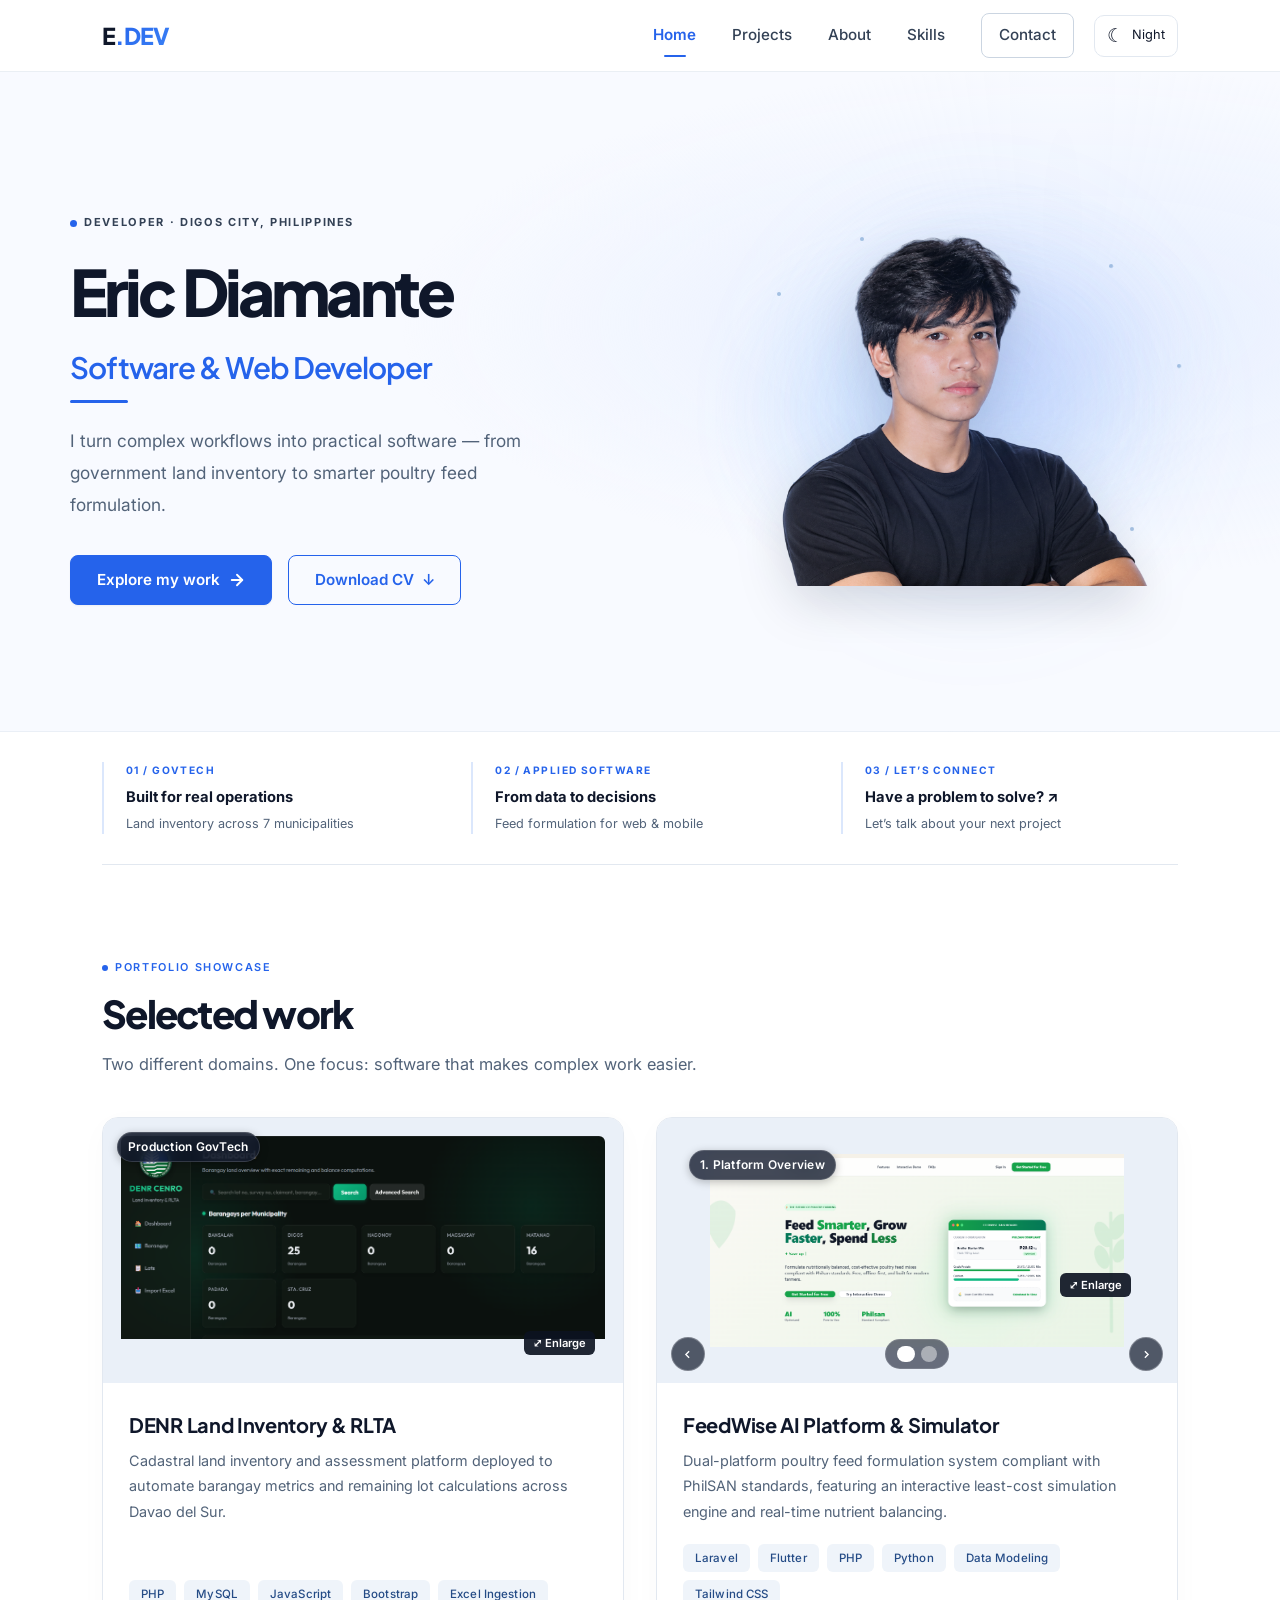
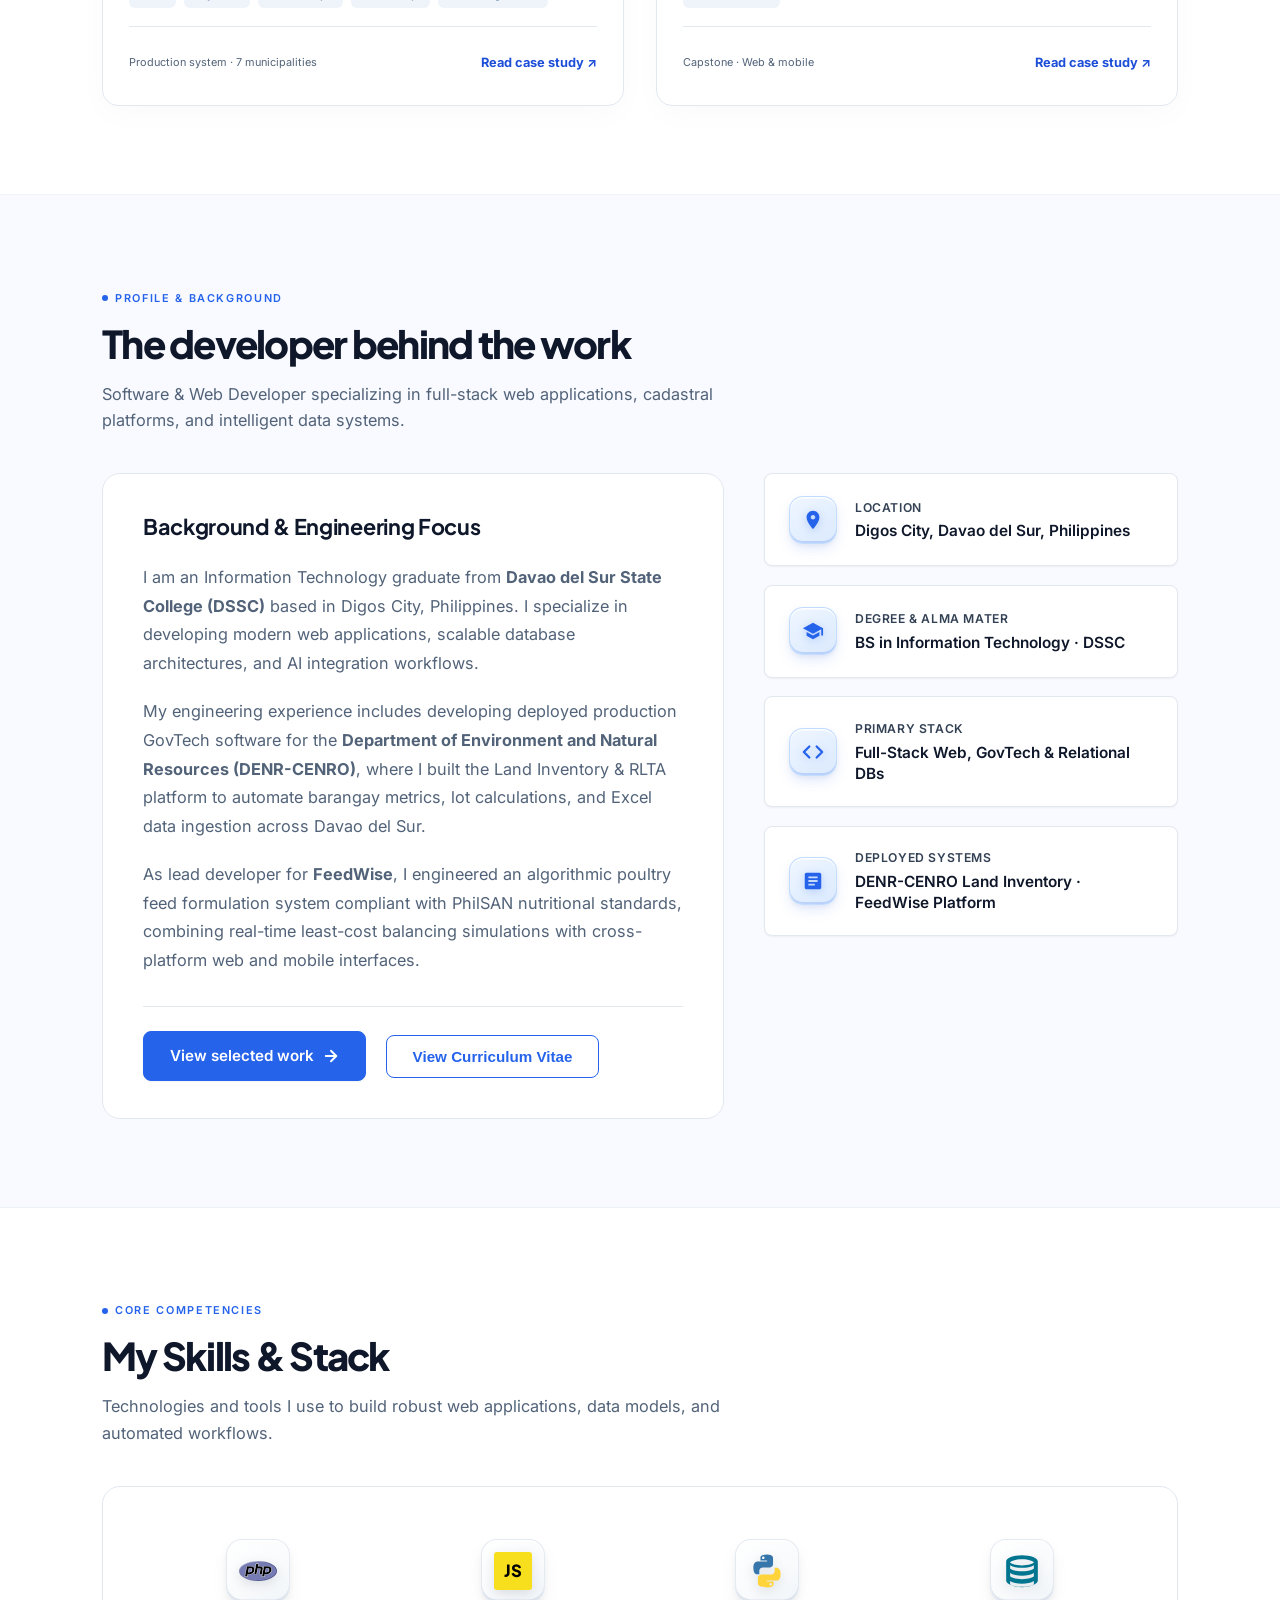
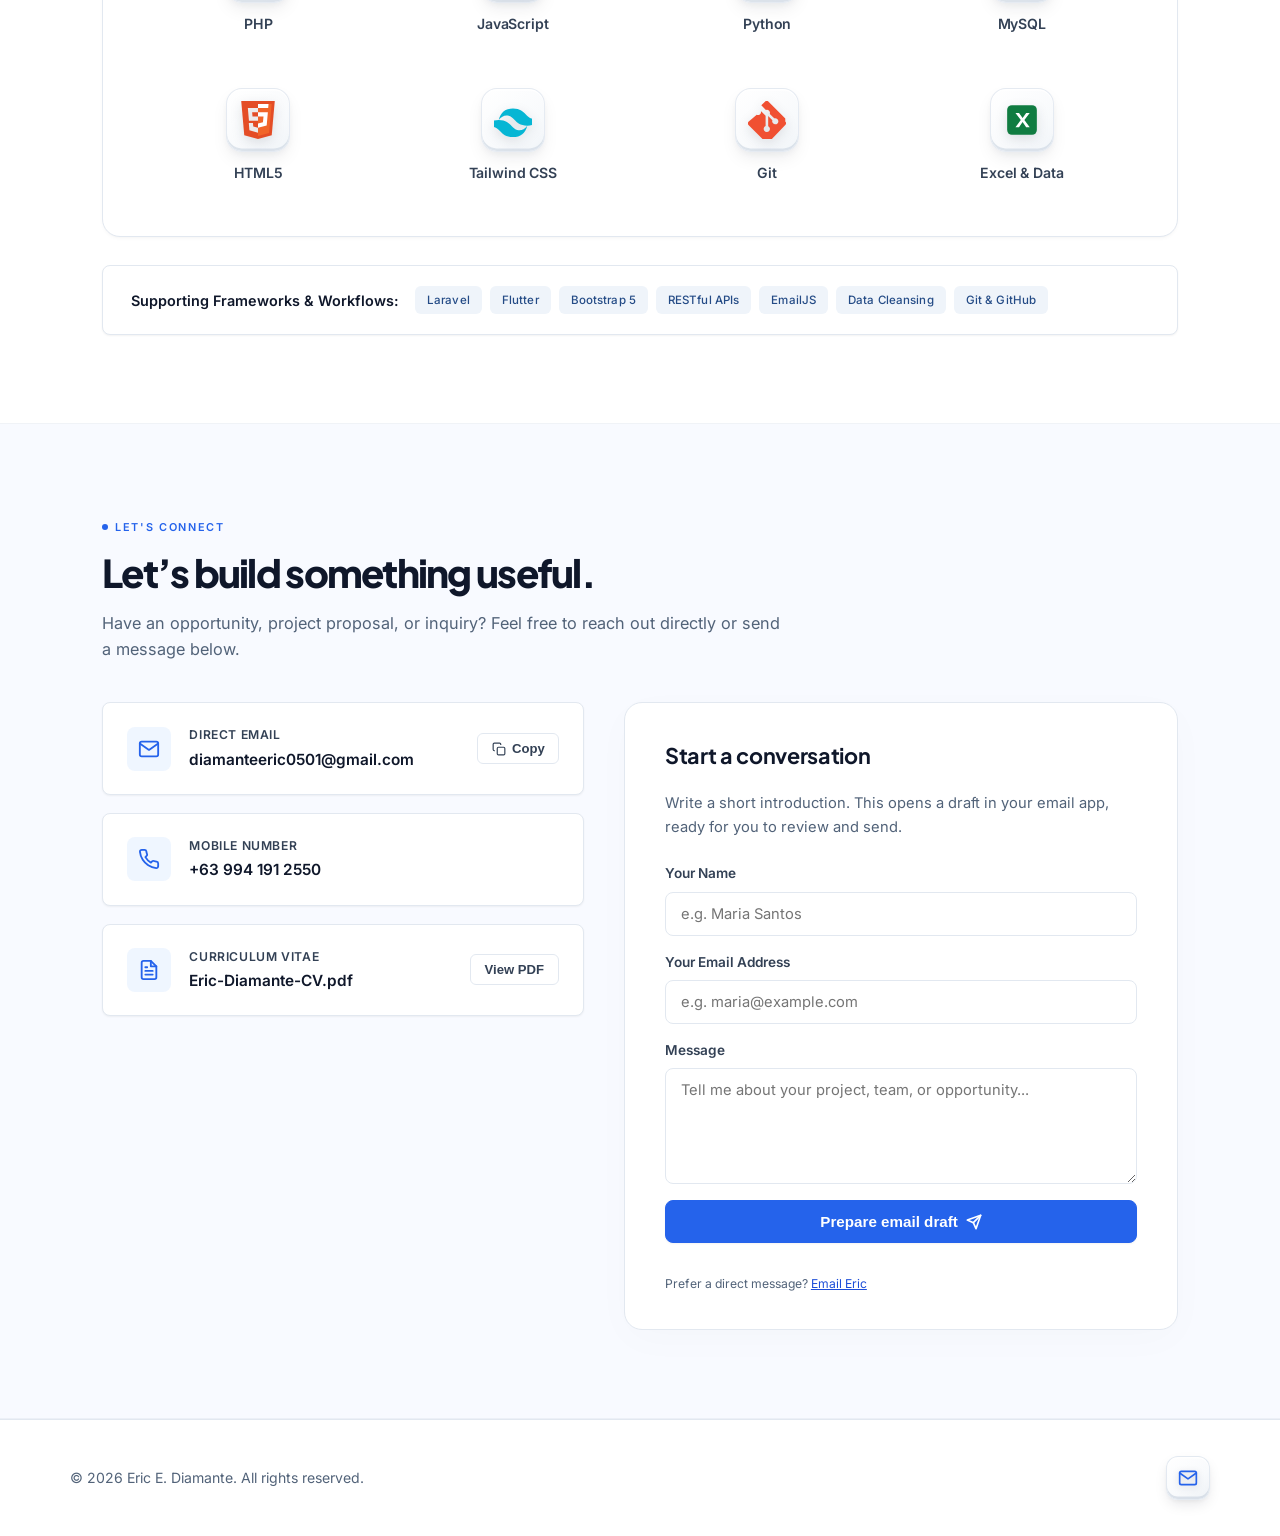
==== commit d88179fa: "feat: remove hero social buttons and github profile links from portfolio" ====
--- a/index.html
+++ b/index.html
@@ -75,20 +75,6 @@
               </svg>
             </a>
             <a class="btn-secondary" href="Eric-Diamante-CV.pdf" download>Download CV <span aria-hidden="true">↓</span></a>
-          </div>
-
-          <div class="hero-social-icons">
-            <a href="https://github.com/fotsuu" target="_blank" rel="noopener noreferrer" class="social-btn magnetic-btn" aria-label="GitHub Profile" title="GitHub">
-              <svg width="19" height="19" viewBox="0 0 24 24" fill="currentColor">
-                <path d="M12 0C5.37 0 0 5.37 0 12c0 5.31 3.435 9.795 8.205 11.385.6.105.825-.255.825-.57 0-.285-.015-1.23-.015-2.235-3.015.555-3.795-.735-4.035-1.41-.135-.345-.72-1.41-1.23-1.695-.42-.225-1.02-.78-.015-.795.945-.015 1.62.87 1.845 1.23 1.08 1.815 2.805 1.305 3.495.99.105-.78.42-1.305.765-1.605-2.67-.3-5.46-1.335-5.46-5.925 0-1.305.465-2.385 1.23-3.225-.12-.3-.54-1.53.12-3.18 0 0 1.005-.315 3.3 1.23.96-.27 1.98-.405 3-.405s2.04.135 3 .405c2.295-1.56 3.3-1.23 3.3-1.23.66 1.65.24 2.88.12 3.18.765.84 1.23 1.905 1.23 3.225 0 4.605-2.805 5.625-5.475 5.925.435.375.81 1.095.81 2.22 0 1.605-.015 2.895-.015 3.3 0 .315.225.69.825.57A12.02 12.02 0 0024 12c0-6.63-5.37-12-12-12z"/>
-              </svg>
-            </a>
-            <a href="mailto:diamanteeric0501@gmail.com" class="social-btn magnetic-btn" aria-label="Email Eric" title="Email Eric">
-              <svg width="19" height="19" viewBox="0 0 24 24" fill="none" stroke="currentColor" stroke-width="2" stroke-linecap="round" stroke-linejoin="round">
-                <rect x="2" y="4" width="20" height="16" rx="2"></rect>
-                <path d="M22 6l-10 7L2 6"></path>
-              </svg>
-            </a>
           </div>
         </div>
 
@@ -131,7 +117,6 @@
             <h2 class="view-title">Selected work</h2>
             <p class="view-subtitle">Two different domains. One focus: software that makes complex work easier.</p>
           </div>
-<a href="https://github.com/fotsuu" target="_blank" rel="noopener noreferrer" class="view-all-link">Explore GitHub <span aria-hidden="true">↗</span></a>
         </div>
 
         <div class="projects-grid">
@@ -485,18 +470,6 @@
                 <span>View PDF</span>
               </button>
             </div>
-
-            <div class="contact-card">
-              <div class="contact-card-icon-wrap">
-                <svg width="22" height="22" viewBox="0 0 24 24" fill="currentColor">
-                  <path d="M12 0C5.37 0 0 5.37 0 12c0 5.31 3.435 9.795 8.205 11.385.6.105.825-.255.825-.57 0-.285-.015-1.23-.015-2.235-3.015.555-3.795-.735-4.035-1.41-.135-.345-.72-1.41-1.23-1.695-.42-.225-1.02-.78-.015-.795.945-.015 1.62.87 1.845 1.23 1.08 1.815 2.805 1.305 3.495.99.105-.78.42-1.305.765-1.605-2.67-.3-5.46-1.335-5.46-5.925 0-1.305.465-2.385 1.23-3.225-.12-.3-.54-1.53.12-3.18 0 0 1.005-.315 3.3 1.23.96-.27 1.98-.405 3-.405s2.04.135 3 .405c2.295-1.56 3.3-1.23 3.3-1.23.66 1.65.24 2.88.12 3.18.765.84 1.23 1.905 1.23 3.225 0 4.605-2.805 5.625-5.475 5.925.435.375.81 1.095.81 2.22 0 1.605-.015 2.895-.015 3.3 0 .315.225.69.825.57A12.02 12.02 0 0024 12c0-6.63-5.37-12-12-12z"/>
-                </svg>
-              </div>
-              <div class="contact-card-content">
-                <span class="contact-card-label">GitHub Profile</span>
-                <a href="https://github.com/fotsuu" target="_blank" rel="noopener noreferrer" class="contact-card-value">github.com/fotsuu</a>
-              </div>
-            </div>
           </div>
 
           <!-- Right: Message Form -->
@@ -538,13 +511,6 @@
 
       <div class="footer-right">
         <div class="social-icons">
-          <!-- GitHub -->
-          <a href="https://github.com/fotsuu" target="_blank" rel="noopener noreferrer" class="social-btn magnetic-btn" aria-label="GitHub Profile" title="GitHub">
-            <svg width="20" height="20" viewBox="0 0 24 24" fill="currentColor">
-              <path d="M12 0C5.37 0 0 5.37 0 12c0 5.31 3.435 9.795 8.205 11.385.6.105.825-.255.825-.57 0-.285-.015-1.23-.015-2.235-3.015.555-3.795-.735-4.035-1.41-.135-.345-.72-1.41-1.23-1.695-.42-.225-1.02-.78-.015-.795.945-.015 1.62.87 1.845 1.23 1.08 1.815 2.805 1.305 3.495.99.105-.78.42-1.305.765-1.605-2.67-.3-5.46-1.335-5.46-5.925 0-1.305.465-2.385 1.23-3.225-.12-.3-.54-1.53.12-3.18 0 0 1.005-.315 3.3 1.23.96-.27 1.98-.405 3-.405s2.04.135 3 .405c2.295-1.56 3.3-1.23 3.3-1.23.66 1.65.24 2.88.12 3.18.765.84 1.23 1.905 1.23 3.225 0 4.605-2.805 5.625-5.475 5.925.435.375.81 1.095.81 2.22 0 1.605-.015 2.895-.015 3.3 0 .315.225.69.825.57A12.02 12.02 0 0024 12c0-6.63-5.37-12-12-12z"/>
-            </svg>
-          </a>
-          <!-- LinkedIn -->
           <!-- Email -->
           <a href="mailto:diamanteeric0501@gmail.com" class="social-btn magnetic-btn" aria-label="Email Eric" title="Email Eric">
             <svg width="20" height="20" viewBox="0 0 24 24" fill="none" stroke="currentColor" stroke-width="2" stroke-linecap="round" stroke-linejoin="round">
--- a/features.css
+++ b/features.css
@@ -87,7 +87,6 @@
   .hero-role::after { content: ''; position: absolute; left: 0; bottom: 0; width: 58px; height: 3px; border-radius: 3px; background: var(--primary-blue); transform-origin: left; animation: portfolio-accent .6s .5s ease-out both; }
   .hero-desc { animation: portfolio-enter .65s .24s ease-out both; }
   .hero-btn-group { animation: portfolio-enter .65s .32s ease-out both; }
-  .hero-social-icons { animation: portfolio-enter .65s .4s ease-out both; }
   .hero-visual { animation: portfolio-enter .8s .15s ease-out both; }
   .hero-3d-scene { transform: none; }
   .reveal-item { transition: opacity .6s ease, translate .6s cubic-bezier(.2,.7,.3,1); transition-delay: var(--reveal-delay, 0ms); }
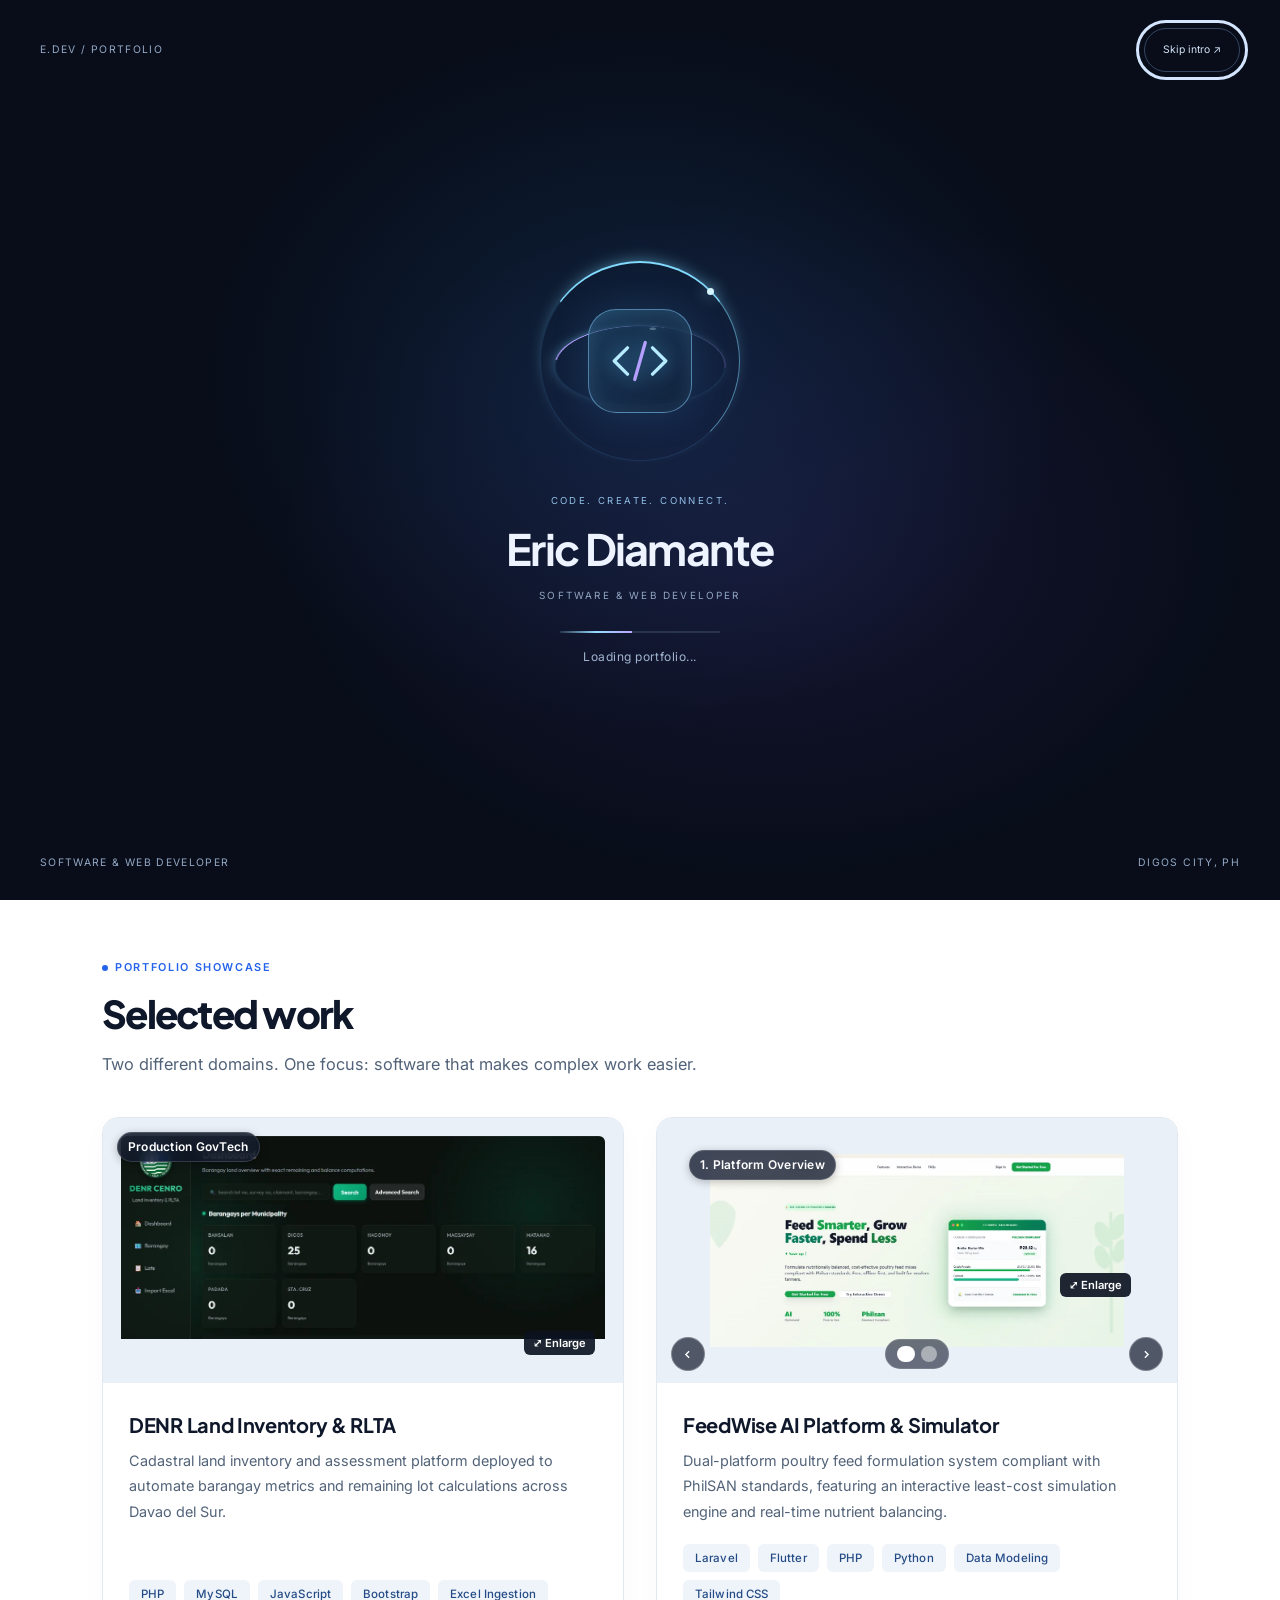
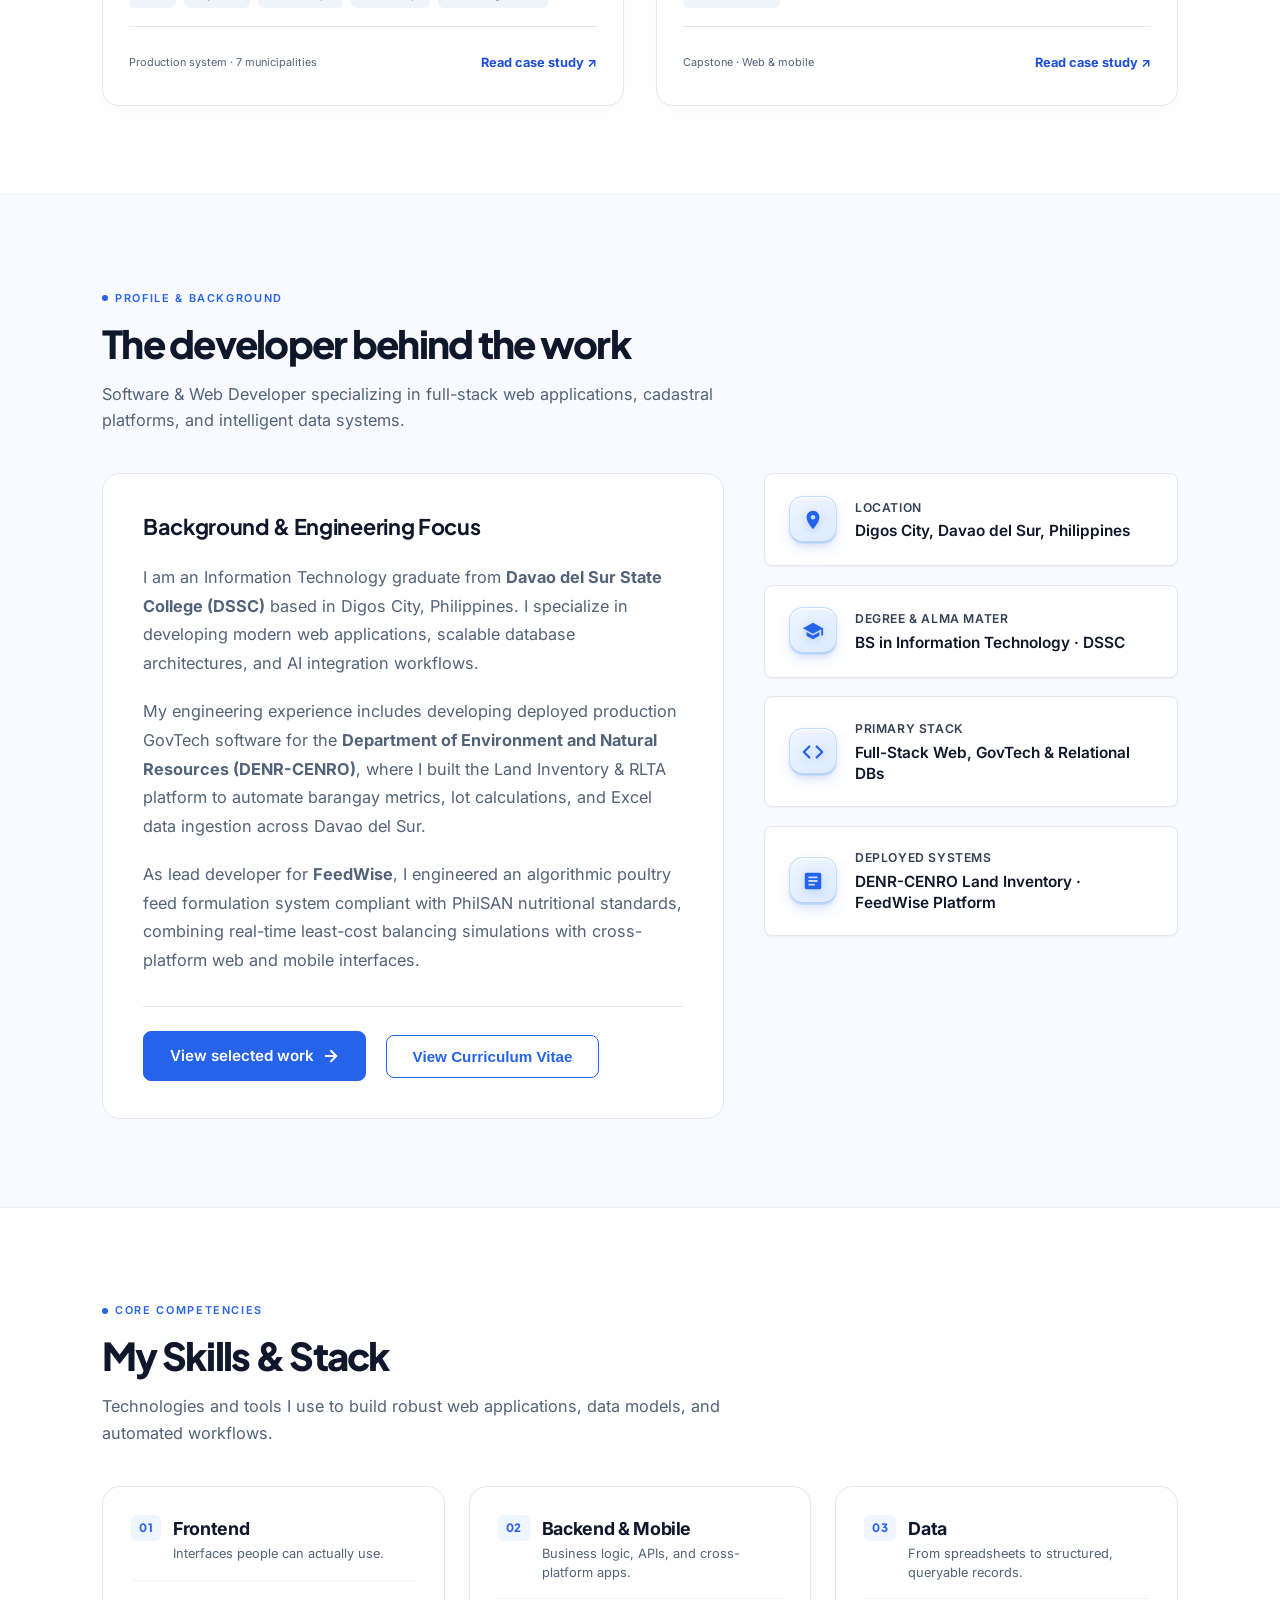
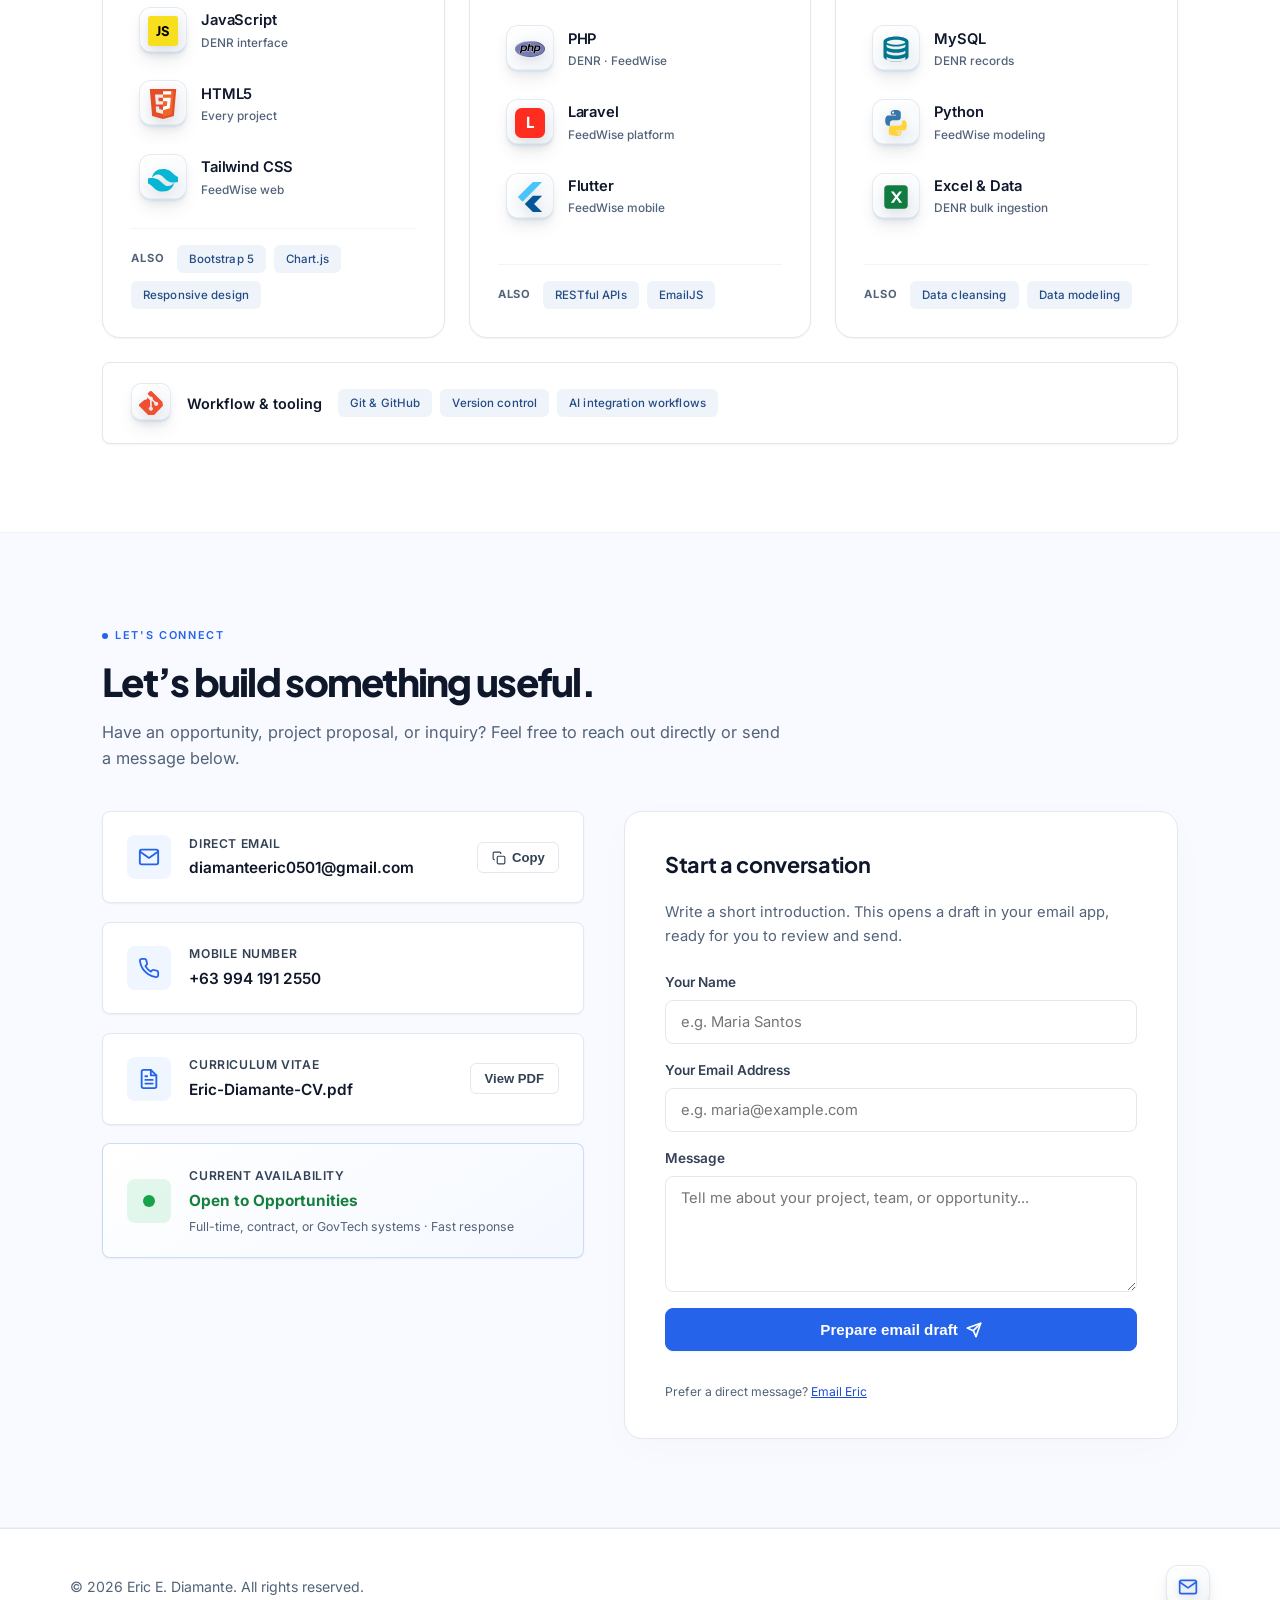
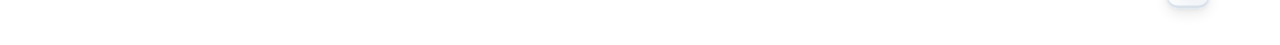
==== commit aa129059: "Enhance portfolio design and add animated loading intro" ====
--- a/index.html
+++ b/index.html
@@ -6,28 +6,70 @@
   <title>Eric Diamante | Software & Web Developer</title>
   <meta name="description" content="Portfolio of Eric Diamante — BS Information Technology, Software & Web Developer, AI Workflows & Data Specialist. Deployed GovTech systems, full-stack applications, and database management." />
 
-  <!-- Favicon -->
-  <link rel="icon" type="image/svg+xml" href="data:image/svg+xml,<svg xmlns='http://www.w3.org/2000/svg' viewBox='0 0 24 24' fill='%232563eb'><text y='20' font-size='20' font-family='sans-serif' font-weight='bold'>E</text></svg>" />
+  <!-- Favicons -->
+  <link rel="icon" type="image/svg+xml" href="assets/img/favicon.svg" />
+  <link rel="icon" type="image/png" sizes="32x32" href="assets/img/favicon-32.png" />
+  <link rel="apple-touch-icon" href="assets/img/apple-touch-icon.png" />
 
   <!-- Google Fonts: Inter & Plus Jakarta Sans -->
   <link rel="preconnect" href="https://fonts.googleapis.com" />
   <link rel="preconnect" href="https://fonts.gstatic.com" crossorigin />
   <link href="https://fonts.googleapis.com/css2?family=Inter:wght@400;500;600;700;800&family=Plus+Jakarta+Sans:wght@500;600;700;800&display=swap" rel="stylesheet" />
 
+  <!-- Canonical & social previews. Update SITE URL here if the portfolio is hosted elsewhere. -->
+  <link rel="canonical" href="https://fotsuu.github.io/ed.portfolio/" />
   <meta property="og:title" content="Eric Diamante | Software & Web Developer" />
   <meta property="og:description" content="Practical web systems, government land inventory, and feed formulation. Explore selected work by Eric Diamante." />
   <meta property="og:type" content="website" />
+  <meta property="og:url" content="https://fotsuu.github.io/ed.portfolio/" />
+  <meta property="og:site_name" content="Eric Diamante — Portfolio" />
+  <meta property="og:image" content="https://fotsuu.github.io/ed.portfolio/assets/img/og-image.jpg" />
+  <meta property="og:image:width" content="1200" />
+  <meta property="og:image:height" content="630" />
+  <meta property="og:image:alt" content="Eric Diamante, Software & Web Developer from Digos City, Philippines" />
+  <meta property="og:locale" content="en_PH" />
+  <meta name="twitter:card" content="summary_large_image" />
+  <meta name="twitter:title" content="Eric Diamante | Software & Web Developer" />
+  <meta name="twitter:description" content="Practical web systems, government land inventory, and feed formulation. Explore selected work by Eric Diamante." />
+  <meta name="twitter:image" content="https://fotsuu.github.io/ed.portfolio/assets/img/og-image.jpg" />
+  <script type="application/ld+json">
+  {
+    "@context": "https://schema.org",
+    "@type": "Person",
+    "name": "Eric E. Diamante",
+    "jobTitle": "Software & Web Developer",
+    "url": "https://fotsuu.github.io/ed.portfolio/",
+    "image": "https://fotsuu.github.io/ed.portfolio/assets/img/og-image.jpg",
+    "email": "mailto:diamanteeric0501@gmail.com",
+    "address": { "@type": "PostalAddress", "addressLocality": "Digos City", "addressRegion": "Davao del Sur", "addressCountry": "PH" },
+    "alumniOf": { "@type": "CollegeOrUniversity", "name": "Davao del Sur State College" },
+    "knowsAbout": ["PHP", "Laravel", "JavaScript", "MySQL", "Python", "Flutter", "Web development", "GovTech systems", "Data modeling"]
+  }
+  </script>
 
   <script src="theme.js"></script>
   <!-- Main Stylesheet -->
-  <link rel="stylesheet" href="style.css?v=7" />
-  <link rel="stylesheet" href="features.css?v=2" />
+  <link rel="stylesheet" href="style.css?v=8" />
+  <link rel="stylesheet" href="features.css?v=3" />
+  <link rel="stylesheet" href="welcome.css?v=1" />
 </head>
 <body>
+  <dialog id="welcomeIntro" class="welcome-intro" aria-labelledby="welcomeTitle" aria-describedby="welcomeDescription">
+    <div class="welcome-glow" aria-hidden="true"></div>
+    <div class="welcome-top"><span>E.DEV / PORTFOLIO</span><button type="button" id="welcomeSkip" class="welcome-skip">Skip intro ↗</button></div>
+    <div class="welcome-center">
+      <div class="welcome-emblem" aria-hidden="true"><span class="welcome-orbit"></span><span class="welcome-orbit welcome-orbit-two"></span><span class="welcome-core"><svg viewBox="0 0 100 100" fill="none"><path d="M31 30 11 50l20 20M69 30l20 20-20 20"/><path class="code-slash" d="m58 22-16 56"/></svg></span></div>
+      <p class="welcome-eyebrow">CODE. CREATE. CONNECT.</p>
+      <h2 id="welcomeTitle">Eric Diamante<span>SOFTWARE &amp; WEB DEVELOPER</span></h2>
+      <div class="welcome-track" aria-hidden="true"><span></span></div>
+      <p id="welcomeDescription" role="status">Loading portfolio...</p>
+    </div>
+    <div class="welcome-bottom"><span>SOFTWARE &amp; WEB DEVELOPER</span><span>DIGOS CITY, PH</span></div>
+  </dialog>
   <a class="skip-link" href="#mainContent">Skip to content</a>
 
   <!-- Toast Notification Container -->
-  <div id="toast" class="toast" role="alert" aria-live="polite"></div>
+  <div id="toast" class="toast" role="status" aria-live="polite"></div>
 
   <!-- Header / Navigation Bar -->
   <header class="navbar" id="navbar">
@@ -60,7 +102,7 @@
         <div class="hero-content">
           <span class="hero-greeting"><span class="hero-dot"></span> DEVELOPER · DIGOS CITY, PHILIPPINES</span>
           <h1 class="hero-name">Eric Diamante</h1>
-          <h2 class="hero-role">Software & Web Developer</h2>
+          <p class="hero-role">Software &amp; Web Developer</p>
 
           <p class="hero-desc">
             I turn complex workflows into practical software — from government land inventory to smarter poultry feed formulation.
@@ -82,12 +124,12 @@
         <div class="hero-visual" id="heroVisual">
           <div class="hero-atmosphere" id="heroAtmosphere" aria-hidden="true">
             <span class="aurora aurora-blue"></span><span class="aurora aurora-indigo"></span>
-            <span class="ambient-particle" style="--x:12%;--y:24%;--delay:-2s"></span>
-            <span class="ambient-particle" style="--x:28%;--y:12%;--delay:-7s"></span>
-            <span class="ambient-particle" style="--x:76%;--y:18%;--delay:-4s"></span>
-            <span class="ambient-particle" style="--x:89%;--y:40%;--delay:-9s"></span>
-            <span class="ambient-particle" style="--x:15%;--y:66%;--delay:-5s"></span>
-            <span class="ambient-particle" style="--x:80%;--y:76%;--delay:-1s"></span>
+            <span class="ambient-particle particle-1"></span>
+            <span class="ambient-particle particle-2"></span>
+            <span class="ambient-particle particle-3"></span>
+            <span class="ambient-particle particle-4"></span>
+            <span class="ambient-particle particle-5"></span>
+            <span class="ambient-particle particle-6"></span>
           </div>
           <div class="hero-3d-scene" id="hero3dScene">
             <!-- 3D Ambient Depth Glow -->
@@ -95,7 +137,7 @@
 
             <!-- Main 3D Portrait Frame with HD Image -->
             <div class="portrait-wrapper" id="portraitWrapper">
-              <img src="assets/hero-portrait-realistic-v2.png" alt="Eric Diamante - Web Developer" decoding="async" class="hero-portrait-img" id="heroPortraitImg" width="1448" height="1086" />
+              <img src="assets/img/hero-portrait.webp" alt="Eric Diamante - Web Developer" decoding="async" class="hero-portrait-img" id="heroPortraitImg" width="1000" height="750" />
             </div>
           </div>
         </div>
@@ -125,7 +167,7 @@
           <article class="project-card" data-project="denr">
             <div class="card-glare" aria-hidden="true"></div>
             <div class="project-img-wrap">
-              <img src="denr-dashboard.png" alt="DENR-CENRO Land Inventory & RLTA Assessment Platform" class="project-img" loading="lazy" />
+              <img src="assets/img/denr-dashboard.webp" alt="DENR-CENRO Land Inventory & RLTA Assessment Platform" class="project-img" loading="lazy" decoding="async" width="1024" height="429" />
               <span class="slide-badge">Production GovTech</span>
             </div>
             <div class="project-body">
@@ -149,12 +191,12 @@
             <div class="project-img-wrap card-carousel" id="feedwiseCarousel">
               <!-- Slide 1: Platform Overview -->
               <div class="carousel-slide active" data-slide-index="0">
-                <img src="feedwise-hero.png" alt="FeedWise AI Platform Overview" class="project-img" loading="lazy" />
+                <img src="assets/img/feedwise-hero.webp" alt="FeedWise AI Platform Overview" class="project-img" loading="lazy" decoding="async" width="1024" height="477" />
                 <span class="slide-badge">1. Platform Overview</span>
               </div>
               <!-- Slide 2: Feed Simulator -->
               <div class="carousel-slide" data-slide-index="1">
-                <img src="feedwise-simulator.png" alt="FeedWise Feed Formulation Simulator" class="project-img" loading="lazy" />
+                <img src="assets/img/feedwise-simulator.webp" alt="FeedWise Feed Formulation Simulator" class="project-img" loading="lazy" decoding="async" width="1024" height="496" />
                 <span class="slide-badge">2. Feed Simulator</span>
               </div>
 
@@ -293,13 +335,46 @@
           <p class="view-subtitle">Technologies and tools I use to build robust web applications, data models, and automated workflows.</p>
         </div>
 
-        <div class="skills-grid-wrapper">
-          <div class="skills-grid">
-
-            <!-- 1. PHP -->
-            <div class="skill-card">
-              <div class="skill-icon-wrap">
-                <svg class="skill-svg" width="46" height="46" viewBox="0 0 128 128" xmlns="http://www.w3.org/2000/svg">
+        <div class="skill-groups">
+            <article class="skill-group">
+              <header class="skill-group-head">
+                <span class="skill-group-index" aria-hidden="true">01</span>
+                <div><h3 class="skill-group-title">Frontend</h3><p class="skill-group-desc">Interfaces people can actually use.</p></div>
+              </header>
+              <ul class="skill-list">
+                <li class="skill-item">
+                  <span class="skill-icon-wrap"><svg aria-hidden="true" focusable="false" class="skill-svg" width="40" height="40" viewBox="0 0 100 100">
+                  <rect width="100" height="100" rx="8" fill="#F7DF1E"/>
+                  <text x="50" y="66" font-family="'Plus Jakarta Sans', 'Inter', sans-serif" font-weight="800" font-size="44" fill="#000000" text-anchor="middle" letter-spacing="-1">JS</text>
+                </svg></span>
+                  <span class="skill-item-text"><span class="skill-label">JavaScript</span><span class="skill-used">DENR interface</span></span>
+                </li>
+                <li class="skill-item">
+                  <span class="skill-icon-wrap"><svg aria-hidden="true" focusable="false" class="skill-svg" width="40" height="40" viewBox="0 0 512 512">
+                  <path fill="#E44D26" d="M71 460L30 0h452l-41 460-185 52"/>
+                  <path fill="#F16529" d="M256 472l149-41 35-391H256"/>
+                  <path fill="#EBEBEB" d="M256 208h-74l-5-57h79V95H119l15 171h122m0 94l-64-17-4-45H132l8 97 116 32"/>
+                  <path fill="#FFF" d="M256 208h74l-7 78-67 18v58l117-32 16-179H256v57m0-113h137l5-56H256v56"/>
+                </svg></span>
+                  <span class="skill-item-text"><span class="skill-label">HTML5</span><span class="skill-used">Every project</span></span>
+                </li>
+                <li class="skill-item">
+                  <span class="skill-icon-wrap"><svg aria-hidden="true" focusable="false" class="skill-svg" width="40" height="40" viewBox="0 0 128 128">
+                  <path fill="#06B6D4" d="M64 25.6c-25.6 0-41.6 12.8-48 38.4 9.6-12.8 20.8-17.6 33.6-14.4 7.3 1.8 12.5 7.1 18.3 12.9 9.4 9.6 20.3 20.7 44.1 20.7 25.6 0 41.6-12.8 48-38.4-9.6 12.8-20.8 17.6-33.6 14.4-7.3-1.8-12.5-7.1-18.3-12.9-9.4-9.6-20.3-20.7-44.1-20.7zm-48 38.4c-25.6 0-41.6 12.8-48 38.4 9.6-12.8 20.8-17.6 33.6-14.4 7.3 1.8 12.5 7.1 18.3 12.9 9.4 9.6 20.3 20.7 44.1 20.7 25.6 0 41.6-12.8 48-38.4-9.6 12.8-20.8 17.6-33.6 14.4-7.3-1.8-12.5-7.1-18.3-12.9-9.4-9.6-20.3-20.7-44.1-20.7z"/>
+                </svg></span>
+                  <span class="skill-item-text"><span class="skill-label">Tailwind CSS</span><span class="skill-used">FeedWise web</span></span>
+                </li>
+              </ul>
+              <div class="skill-also"><span class="skill-also-label">Also</span><span class="tag-pill">Bootstrap 5</span><span class="tag-pill">Chart.js</span><span class="tag-pill">Responsive design</span></div>
+            </article>
+            <article class="skill-group">
+              <header class="skill-group-head">
+                <span class="skill-group-index" aria-hidden="true">02</span>
+                <div><h3 class="skill-group-title">Backend &amp; Mobile</h3><p class="skill-group-desc">Business logic, APIs, and cross-platform apps.</p></div>
+              </header>
+              <ul class="skill-list">
+                <li class="skill-item">
+                  <span class="skill-icon-wrap"><svg aria-hidden="true" focusable="false" class="skill-svg" width="46" height="46" viewBox="0 0 128 128" xmlns="http://www.w3.org/2000/svg">
                   <defs>
                     <radialGradient id="phpGrad" cx="0" cy="0" r="1" gradientTransform="matrix(84.04 0 0 84.04 38.43 42.17)" gradientUnits="userSpaceOnUse">
                       <stop stop-color="#AEB2D5"/>
@@ -316,100 +391,60 @@
                   <path fill="#fff" d="M65.31 38.755h-7.291a1.39 1.39 0 0 0-1.364 1.124l-6.557 33.738a1.39 1.39 0 0 0 1.363 1.654h7.291a1.39 1.39 0 0 0 1.364-1.124l3.537-18.205h4.682c2.168 0 2.624.463 2.641.484.132.14.305.795.019 2.264l-2.9 14.927a1.39 1.39 0 0 0 1.364 1.654h7.408a1.39 1.39 0 0 0 1.363-1.124l3.051-15.7c.715-3.686.103-6.45-1.82-8.217-1.836-1.686-4.91-2.505-9.398-2.505h-4.81l1.421-7.315a1.39 1.39 0 0 0-1.364-1.655zm0 1.39-1.743 8.968h6.496c4.087 0 6.907.714 8.457 2.14 1.553 1.426 2.017 3.735 1.398 6.93l-3.052 15.699h-7.407l2.901-14.928c.33-1.698.208-2.856-.365-3.474-.573-.617-1.793-.926-3.658-.926h-5.829l-3.756 19.327H51.46l6.558-33.739h7.292z"/>
                   <path d="M92.136 67.864c2.793 0 4.878-.515 6.198-1.53 1.304-1.006 2.206-2.747 2.679-5.175.44-2.27.273-3.854-.5-4.71-.788-.874-2.493-1.317-5.067-1.317h-4.463l-2.475 12.732zM77.54 83.547a.694.694 0 0 1-.682-.828l6.557-33.738a.695.695 0 0 1 .682-.561H98.23c4.442 0 7.748 1.206 9.826 3.585 2.089 2.39 2.734 5.734 1.917 9.935a15.878 15.878 0 0 1-1.699 4.724 15.838 15.838 0 0 1-3.128 3.92c-1.53 1.432-3.265 2.472-5.147 3.083-1.852.604-4.232.91-7.071.91h-5.723l-1.633 8.408a.695.695 0 0 1-.683.562z"/>
                   <path fill="#fff" d="M91.555 55.826h3.891c3.107 0 4.186.682 4.552 1.089.61.674.724 2.097.333 4.112-.44 2.257-1.254 3.858-2.421 4.756-1.195.92-3.139 1.386-5.773 1.386h-2.786l2.204-11.342zm6.674-8.1H84.096a1.39 1.39 0 0 0-1.363 1.123l-6.558 33.739a1.39 1.39 0 0 0 1.364 1.653h7.35a1.39 1.39 0 0 0 1.363-1.124l1.525-7.846h5.15c2.911 0 5.364-.318 7.286-.944 1.978-.642 3.797-1.731 5.408-3.238a16.52 16.52 0 0 0 3.258-4.086c.832-1.487 1.428-3.147 1.775-4.931.86-4.423.162-7.964-2.076-10.524-2.216-2.537-5.697-3.823-10.35-3.823zM87.666 68.557h4.47c2.964 0 5.17-.557 6.622-1.675 1.45-1.116 2.428-2.98 2.936-5.591.487-2.508.266-4.277-.665-5.308-.93-1.03-2.791-1.546-5.583-1.546h-5.035Zm10.563-19.445c4.251 0 7.354 1.117 9.303 3.348 1.95 2.232 2.537 5.347 1.759 9.346-.32 1.648-.862 3.154-1.624 4.518-.763 1.366-1.76 2.614-2.992 3.747-1.467 1.373-3.097 2.352-4.892 2.935-1.793.584-4.078.875-6.856.875h-6.295l-1.745 8.97h-7.35l6.558-33.739h14.133"/>
-                </svg>
-              </div>
-              <span class="skill-label">PHP</span>
-            </div>
-
-            <!-- 2. JavaScript -->
-            <div class="skill-card">
-              <div class="skill-icon-wrap">
-                <svg class="skill-svg" width="40" height="40" viewBox="0 0 100 100">
-                  <rect width="100" height="100" rx="8" fill="#F7DF1E"/>
-                  <text x="50" y="66" font-family="'Plus Jakarta Sans', 'Inter', sans-serif" font-weight="800" font-size="44" fill="#000000" text-anchor="middle" letter-spacing="-1">JS</text>
-                </svg>
-              </div>
-              <span class="skill-label">JavaScript</span>
-            </div>
-
-            <!-- 3. Python -->
-            <div class="skill-card">
-              <div class="skill-icon-wrap">
-                <svg class="skill-svg" width="40" height="40" viewBox="0 0 128 128">
+                </svg></span>
+                  <span class="skill-item-text"><span class="skill-label">PHP</span><span class="skill-used">DENR · FeedWise</span></span>
+                </li>
+                <li class="skill-item">
+                  <span class="skill-icon-wrap"><svg class="skill-svg" width="40" height="40" viewBox="0 0 100 100" aria-hidden="true"><rect width="100" height="100" rx="22" fill="#FF2D20"/><text x="50" y="68" font-family="'Plus Jakarta Sans', 'Inter', sans-serif" font-weight="800" font-size="50" fill="#fff" text-anchor="middle">L</text></svg></span>
+                  <span class="skill-item-text"><span class="skill-label">Laravel</span><span class="skill-used">FeedWise platform</span></span>
+                </li>
+                <li class="skill-item">
+                  <span class="skill-icon-wrap"><svg class="skill-svg" width="40" height="40" viewBox="0 0 24 24" aria-hidden="true"><path fill="#47C5FB" d="M14.314 0L2.3 12 6 15.7 21.684.013h-7.357z"/><path fill="#02569B" d="M14.328 11.072L7.857 17.53l6.47 6.47H21.7l-6.46-6.468 6.46-6.46z"/></svg></span>
+                  <span class="skill-item-text"><span class="skill-label">Flutter</span><span class="skill-used">FeedWise mobile</span></span>
+                </li>
+              </ul>
+              <div class="skill-also"><span class="skill-also-label">Also</span><span class="tag-pill">RESTful APIs</span><span class="tag-pill">EmailJS</span></div>
+            </article>
+            <article class="skill-group">
+              <header class="skill-group-head">
+                <span class="skill-group-index" aria-hidden="true">03</span>
+                <div><h3 class="skill-group-title">Data</h3><p class="skill-group-desc">From spreadsheets to structured, queryable records.</p></div>
+              </header>
+              <ul class="skill-list">
+                <li class="skill-item">
+                  <span class="skill-icon-wrap"><svg aria-hidden="true" focusable="false" class="skill-svg" width="38" height="38" viewBox="0 0 24 24" fill="#00758F">
+                  <path d="M12 2C6.48 2 2 3.79 2 6v12c0 2.21 4.48 4 10 4s10-1.79 10-4V6c0-2.21-4.48-4-10-4zm0 2.5c4.14 0 7.5 1.34 7.5 2s-3.36 2-7.5 2-7.5-1.34-7.5-2 3.36-2 7.5-2zm7.5 5.7c0 .66-3.36 2-7.5 2s-7.5-1.34-7.5-2V8.3c1.8 1.1 4.4 1.7 7.5 1.7s5.7-.6 7.5-1.7v1.9zm0 5c0 .66-3.36 2-7.5 2s-7.5-1.34-7.5-2v-1.9c1.8 1.1 4.4 1.7 7.5 1.7s5.7-.6 7.5-1.7v1.9zm0 5c0 .66-3.36 2-7.5 2s-7.5-1.34-7.5-2v-1.9c1.8 1.1 4.4 1.7 7.5 1.7s5.7-.6 7.5-1.7v1.9z"/>
+                </svg></span>
+                  <span class="skill-item-text"><span class="skill-label">MySQL</span><span class="skill-used">DENR records</span></span>
+                </li>
+                <li class="skill-item">
+                  <span class="skill-icon-wrap"><svg aria-hidden="true" focusable="false" class="skill-svg" width="40" height="40" viewBox="0 0 128 128">
                   <path fill="#3776AB" d="M63.7 8.3c-23.1 0-21.7 10-21.7 10l.03 10.3h22.2v3.1H32.4S18 30.1 18 53c0 23 12.6 22.2 12.6 22.2h7.5V64.7s-.4-12.6 12.4-12.6h21.7s12.1-.2 12.1-11.8V20.3S86.2 8.3 63.7 8.3zm-12.2 6.8c2.4 0 4.4 2 4.4 4.4 0 2.4-2 4.4-4.4 4.4s-4.4-2-4.4-4.4c0-2.4 2-4.4 4.4-4.4z"/>
                   <path fill="#FFD43B" d="M64.3 119.7c23.1 0 21.7-10 21.7-10l-.03-10.3H63.7v-3.1h31.8s14.4 1.6 14.4-21.3c0-23-12.6-22.2-12.6-22.2h-7.5v10.5s.4 12.6-12.4 12.6H45.7s-12.1.2-12.1 11.8v17.4s-1.9 12 20.7 12zm12.2-6.8c-2.4 0-4.4-2-4.4-4.4 0-2.4 2-4.4 4.4-4.4s4.4 2 4.4 4.4c0 2.4-2 4.4-4.4 4.4z"/>
-                </svg>
-              </div>
-              <span class="skill-label">Python</span>
-            </div>
-
-            <!-- 4. MySQL -->
-            <div class="skill-card">
-              <div class="skill-icon-wrap">
-                <svg class="skill-svg" width="38" height="38" viewBox="0 0 24 24" fill="#00758F">
-                  <path d="M12 2C6.48 2 2 3.79 2 6v12c0 2.21 4.48 4 10 4s10-1.79 10-4V6c0-2.21-4.48-4-10-4zm0 2.5c4.14 0 7.5 1.34 7.5 2s-3.36 2-7.5 2-7.5-1.34-7.5-2 3.36-2 7.5-2zm7.5 5.7c0 .66-3.36 2-7.5 2s-7.5-1.34-7.5-2V8.3c1.8 1.1 4.4 1.7 7.5 1.7s5.7-.6 7.5-1.7v1.9zm0 5c0 .66-3.36 2-7.5 2s-7.5-1.34-7.5-2v-1.9c1.8 1.1 4.4 1.7 7.5 1.7s5.7-.6 7.5-1.7v1.9zm0 5c0 .66-3.36 2-7.5 2s-7.5-1.34-7.5-2v-1.9c1.8 1.1 4.4 1.7 7.5 1.7s5.7-.6 7.5-1.7v1.9z"/>
-                </svg>
-              </div>
-              <span class="skill-label">MySQL</span>
-            </div>
-
-            <!-- 5. HTML5 -->
-            <div class="skill-card">
-              <div class="skill-icon-wrap">
-                <svg class="skill-svg" width="40" height="40" viewBox="0 0 512 512">
-                  <path fill="#E44D26" d="M71 460L30 0h452l-41 460-185 52"/>
-                  <path fill="#F16529" d="M256 472l149-41 35-391H256"/>
-                  <path fill="#EBEBEB" d="M256 208h-74l-5-57h79V95H119l15 171h122m0 94l-64-17-4-45H132l8 97 116 32"/>
-                  <path fill="#FFF" d="M256 208h74l-7 78-67 18v58l117-32 16-179H256v57m0-113h137l5-56H256v56"/>
-                </svg>
-              </div>
-              <span class="skill-label">HTML5</span>
-            </div>
-
-            <!-- 6. Tailwind CSS -->
-            <div class="skill-card">
-              <div class="skill-icon-wrap">
-                <svg class="skill-svg" width="40" height="40" viewBox="0 0 128 128">
-                  <path fill="#06B6D4" d="M64 25.6c-25.6 0-41.6 12.8-48 38.4 9.6-12.8 20.8-17.6 33.6-14.4 7.3 1.8 12.5 7.1 18.3 12.9 9.4 9.6 20.3 20.7 44.1 20.7 25.6 0 41.6-12.8 48-38.4-9.6 12.8-20.8 17.6-33.6 14.4-7.3-1.8-12.5-7.1-18.3-12.9-9.4-9.6-20.3-20.7-44.1-20.7zm-48 38.4c-25.6 0-41.6 12.8-48 38.4 9.6-12.8 20.8-17.6 33.6-14.4 7.3 1.8 12.5 7.1 18.3 12.9 9.4 9.6 20.3 20.7 44.1 20.7 25.6 0 41.6-12.8 48-38.4-9.6 12.8-20.8 17.6-33.6 14.4-7.3-1.8-12.5-7.1-18.3-12.9-9.4-9.6-20.3-20.7-44.1-20.7z"/>
-                </svg>
-              </div>
-              <span class="skill-label">Tailwind CSS</span>
-            </div>
-
-            <!-- 7. Git -->
-            <div class="skill-card">
-              <div class="skill-icon-wrap">
-                <svg class="skill-svg" width="40" height="40" viewBox="0 0 128 128">
-                  <path fill="#F05032" d="M125.5 58.7L69.3 2.5a8.7 8.7 0 0 0-12.3 0L44.8 14.7l15.5 15.5a10.4 10.4 0 0 1 13.1 13.3l15 15a10.4 10.4 0 1 1-6.2 6.1l-14.2-14.3v34.4a10.4 10.4 0 1 1-8.7-.3v-35l-16-16a10.4 10.4 0 0 1-13.8 13L2.5 69.3a8.7 8.7 0 0 0 0 12.3l56.2 56.2a8.7 8.7 0 0 0 12.3 0l54.5-56.8a8.7 8.7 0 0 0 0-12.3z"/>
-                </svg>
-              </div>
-              <span class="skill-label">Git</span>
-            </div>
-
-            <!-- 8. Excel & Data Systems -->
-            <div class="skill-card">
-              <div class="skill-icon-wrap">
-                <svg class="skill-svg" width="40" height="40" viewBox="0 0 128 128">
+                </svg></span>
+                  <span class="skill-item-text"><span class="skill-label">Python</span><span class="skill-used">FeedWise modeling</span></span>
+                </li>
+                <li class="skill-item">
+                  <span class="skill-icon-wrap"><svg aria-hidden="true" focusable="false" class="skill-svg" width="40" height="40" viewBox="0 0 128 128">
                   <rect x="14" y="14" width="100" height="100" rx="16" fill="#107C41"/>
                   <path fill="#FFF" d="M42 40l18 24-18 24h12l12-17 12 17h12L72 64l18-24H78L66 57 54 40H42z"/>
-                </svg>
-              </div>
-              <span class="skill-label">Excel & Data</span>
-            </div>
-
-          </div>
-        </div>
-
-        <div class="supporting-tech-banner">
-          <span class="supporting-label">Supporting Frameworks & Workflows:</span>
+                </svg></span>
+                  <span class="skill-item-text"><span class="skill-label">Excel &amp; Data</span><span class="skill-used">DENR bulk ingestion</span></span>
+                </li>
+              </ul>
+              <div class="skill-also"><span class="skill-also-label">Also</span><span class="tag-pill">Data cleansing</span><span class="tag-pill">Data modeling</span></div>
+            </article>
+        </div>
+
+        <div class="supporting-tech-banner workflow-banner">
+          <span class="skill-icon-wrap skill-icon-sm"><svg aria-hidden="true" focusable="false" class="skill-svg" width="40" height="40" viewBox="0 0 128 128">
+                  <path fill="#F05032" d="M125.5 58.7L69.3 2.5a8.7 8.7 0 0 0-12.3 0L44.8 14.7l15.5 15.5a10.4 10.4 0 0 1 13.1 13.3l15 15a10.4 10.4 0 1 1-6.2 6.1l-14.2-14.3v34.4a10.4 10.4 0 1 1-8.7-.3v-35l-16-16a10.4 10.4 0 0 1-13.8 13L2.5 69.3a8.7 8.7 0 0 0 0 12.3l56.2 56.2a8.7 8.7 0 0 0 12.3 0l54.5-56.8a8.7 8.7 0 0 0 0-12.3z"/>
+                </svg></span>
+          <span class="supporting-label">Workflow &amp; tooling</span>
           <div class="supporting-tags">
-            <span class="tag-pill">Laravel</span>
-            <span class="tag-pill">Flutter</span>
-            <span class="tag-pill">Bootstrap 5</span>
-            <span class="tag-pill">RESTful APIs</span>
-            <span class="tag-pill">EmailJS</span>
-            <span class="tag-pill">Data Cleansing</span>
-            <span class="tag-pill">Git & GitHub</span>
+            <span class="tag-pill">Git &amp; GitHub</span>
+            <span class="tag-pill">Version control</span>
+            <span class="tag-pill">AI integration workflows</span>
           </div>
         </div>
       </div>
@@ -469,6 +504,17 @@
               <button type="button" class="btn-copy magnetic-btn" id="contactPageCvBtn">
                 <span>View PDF</span>
               </button>
+            </div>
+
+            <div class="contact-card contact-status-card">
+              <div class="contact-card-icon-wrap status-pulse-wrap" aria-hidden="true">
+                <span class="status-pulse-dot"></span>
+              </div>
+              <div class="contact-card-content">
+                <span class="contact-card-label">Current Availability</span>
+                <span class="contact-card-value status-value">Open to Opportunities</span>
+                <span class="contact-card-sub">Full-time, contract, or GovTech systems · Fast response</span>
+              </div>
             </div>
           </div>
 
@@ -571,5 +617,6 @@
   </div>
   <script src="script.js"></script>
   <script src="motion.js?v=2"></script>
+  <script src="welcome.js?v=1"></script>
 </body>
 </html>
--- a/features.css
+++ b/features.css
@@ -3,7 +3,13 @@
 .hero-visual, .hero-visual:active { cursor: default; perspective: none; }
 .hero-3d-scene { transform-style: flat; will-change: auto; }
 .portrait-wrapper { transform: none; transform-style: flat; animation: none !important; }
-.hero-portrait-img { height: auto; image-rendering: auto; filter: drop-shadow(0 18px 24px rgba(15, 23, 42, .14)); -webkit-mask-image: none; mask-image: none; }
+.hero-portrait-img {
+  height: auto;
+  image-rendering: auto;
+  filter: drop-shadow(0 18px 24px rgba(15, 23, 42, .14));
+  -webkit-mask-image: linear-gradient(to bottom, #000 80%, rgba(0, 0, 0, 0.35) 94%, transparent 100%);
+  mask-image: linear-gradient(to bottom, #000 80%, rgba(0, 0, 0, 0.35) 94%, transparent 100%);
+}
 [data-theme="dark"] .hero-portrait-img { filter: drop-shadow(0 18px 28px rgba(0, 0, 0, .3)); }
 :root { color-scheme: light; }
 [data-theme="dark"] {
@@ -115,7 +121,13 @@
 .aurora-blue { left: 0; top: 14%; background: radial-gradient(ellipse, #93c5fd80, #bfdbfe30 50%, transparent 72%); }
 .aurora-indigo { right: 0; top: 0; background: radial-gradient(ellipse, #c7d2fe90, #dbeafe20 55%, transparent 72%); animation-direction: alternate-reverse; animation-duration: 11s; }
 .ambient-particle { position: absolute; left: var(--x); top: var(--y); width: 4px; height: 4px; border-radius: 50%; background: #5d8ec4; opacity: .5; animation: particle-drift 7s var(--delay) ease-in-out infinite alternate; animation-play-state: paused; will-change: transform, opacity; }
-.hero-atmosphere::after { content: ''; position: absolute; inset: 14% 11%; border: 1px solid color-mix(in srgb, var(--primary-blue) 22%, transparent); border-radius: 50%; opacity: 0; transform: scale(.78); animation: atmosphere-ring 5s ease-out infinite; animation-play-state: paused; }
+.particle-1 { --x: 12%; --y: 24%; --delay: -2s; }
+.particle-2 { --x: 28%; --y: 12%; --delay: -7s; }
+.particle-3 { --x: 76%; --y: 18%; --delay: -4s; }
+.particle-4 { --x: 89%; --y: 40%; --delay: -9s; }
+.particle-5 { --x: 15%; --y: 66%; --delay: -5s; }
+.particle-6 { --x: 80%; --y: 76%; --delay: -1s; }
+.hero-atmosphere::after { content: ''; position: absolute; inset: 14% 11%; border: 1px solid rgba(37, 99, 235, 0.22); border-radius: 50%; opacity: 0; transform: scale(.78); animation: atmosphere-ring 5s ease-out infinite; animation-play-state: paused; }
 [data-theme="dark"] .aurora-blue { background: radial-gradient(ellipse, #2563eb85, #0ea5e925 52%, transparent 72%); opacity: .7; }
 [data-theme="dark"] .aurora-indigo { background: radial-gradient(ellipse, #6366f16b, #4338ca25 52%, transparent 72%); opacity: .7; }
 [data-theme="dark"] .ambient-particle { background: #9acbff; box-shadow: 0 0 8px #60a5fa60; }
@@ -125,3 +137,209 @@
 @keyframes atmosphere-ring { 0% { opacity: 0; transform: scale(.78); } 35% { opacity: .34; } 100% { opacity: 0; transform: scale(1.08); } }
 @media (max-width: 768px) { .hero-visual { margin-bottom: 32px; } .hero-atmosphere { inset: -20px -12px; } .aurora { filter: blur(24px); } }
 @media (prefers-reduced-motion: reduce) { .hero-atmosphere > *, .hero-atmosphere::after { animation: none !important; } .ambient-particle { display: none; } }
+
+/* ── Grouped Skills & Stack ── */
+.skill-groups {
+  display: grid;
+  grid-template-columns: repeat(3, 1fr);
+  gap: 1.5rem;
+  margin-bottom: 1.5rem;
+}
+.skill-group {
+  background: var(--bg-card);
+  border: 1px solid var(--border-light);
+  border-radius: var(--radius-lg);
+  padding: 1.75rem;
+  box-shadow: var(--shadow-sm);
+  display: flex;
+  flex-direction: column;
+  transition: transform .22s ease, box-shadow .22s ease;
+}
+.skill-group:hover {
+  transform: translateY(-3px);
+  box-shadow: var(--shadow-card);
+}
+.skill-group-head {
+  display: flex;
+  align-items: flex-start;
+  gap: 12px;
+  margin-bottom: 1.25rem;
+  padding-bottom: 1rem;
+  border-bottom: 1px solid var(--border-subtle);
+}
+.skill-group-index {
+  font-family: var(--font-heading);
+  font-size: .72rem;
+  font-weight: 800;
+  color: var(--primary-blue);
+  background: var(--primary-blue-subtle);
+  border-radius: 6px;
+  padding: 4px 8px;
+  letter-spacing: .05em;
+  flex-shrink: 0;
+}
+.skill-group-title {
+  font-size: 1.12rem;
+  font-weight: 700;
+  color: var(--text-main);
+  letter-spacing: -.02em;
+  margin-bottom: 2px;
+}
+.skill-group-desc {
+  font-size: .8rem;
+  color: var(--text-muted);
+  line-height: 1.45;
+}
+.skill-list {
+  list-style: none;
+  margin: 0;
+  padding: 0;
+  display: flex;
+  flex-direction: column;
+  gap: .85rem;
+  flex-grow: 1;
+}
+.skill-item {
+  display: flex;
+  align-items: center;
+  gap: 14px;
+  padding: 6px 8px;
+  border-radius: var(--radius-md);
+  transition: background .2s ease;
+}
+.skill-item:hover {
+  background: var(--bg-subtle);
+}
+.skill-item .skill-icon-wrap {
+  width: 48px;
+  height: 48px;
+  border-radius: 12px;
+  flex-shrink: 0;
+}
+.skill-item .skill-svg {
+  width: 30px;
+  height: 30px;
+}
+.skill-item-text {
+  display: flex;
+  flex-direction: column;
+  gap: 1px;
+}
+.skill-item-text .skill-label {
+  font-size: .92rem;
+  font-weight: 600;
+  color: var(--text-main);
+}
+.skill-used {
+  font-size: .74rem;
+  color: var(--text-muted);
+  font-weight: 500;
+}
+.skill-also {
+  margin-top: 1.25rem;
+  padding-top: 1rem;
+  border-top: 1px solid var(--border-subtle);
+  display: flex;
+  flex-wrap: wrap;
+  align-items: center;
+  gap: .5rem;
+}
+.skill-also-label {
+  font-size: .7rem;
+  font-weight: 700;
+  text-transform: uppercase;
+  letter-spacing: .08em;
+  color: var(--text-muted);
+  margin-right: 4px;
+}
+.workflow-banner {
+  display: flex;
+  align-items: center;
+  gap: 1rem;
+}
+.skill-icon-sm {
+  width: 40px !important;
+  height: 40px !important;
+  border-radius: 10px !important;
+  flex-shrink: 0;
+}
+.skill-icon-sm .skill-svg {
+  width: 24px !important;
+  height: 24px !important;
+}
+
+/* ── Contact Availability Status Card ── */
+.contact-status-card {
+  border-color: rgba(37, 99, 235, 0.22);
+  background: linear-gradient(145deg, #ffffff 0%, #f4f8ff 100%);
+}
+.status-pulse-wrap {
+  position: relative;
+  background: rgba(34, 197, 94, 0.12) !important;
+  display: flex;
+  align-items: center;
+  justify-content: center;
+}
+.status-pulse-dot {
+  width: 12px;
+  height: 12px;
+  border-radius: 50%;
+  background: #16a34a;
+  box-shadow: 0 0 0 0 rgba(22, 163, 74, 0.6);
+  animation: status-pulse 2s infinite;
+}
+.status-value {
+  color: #15803d !important;
+  font-weight: 700;
+}
+.contact-card-sub {
+  font-size: .77rem;
+  color: var(--text-muted);
+  line-height: 1.4;
+  margin-top: 2px;
+}
+@keyframes status-pulse {
+  0% { box-shadow: 0 0 0 0 rgba(22, 163, 74, 0.6); }
+  70% { box-shadow: 0 0 0 8px rgba(22, 163, 74, 0); }
+  100% { box-shadow: 0 0 0 0 rgba(22, 163, 74, 0); }
+}
+
+/* ── Night Mode Overrides for New Elements ── */
+[data-theme="dark"] .skill-group {
+  background: var(--bg-card);
+  border-color: var(--border-light);
+}
+[data-theme="dark"] .skill-group-head {
+  border-color: var(--border-subtle);
+}
+[data-theme="dark"] .skill-group-index {
+  background: var(--primary-blue-subtle);
+  color: var(--primary-blue);
+}
+[data-theme="dark"] .skill-item:hover {
+  background: var(--bg-subtle);
+}
+[data-theme="dark"] .skill-also {
+  border-color: var(--border-subtle);
+}
+[data-theme="dark"] .contact-status-card {
+  background: linear-gradient(145deg, var(--bg-card), #142136);
+  border-color: #2b3e59;
+}
+[data-theme="dark"] .status-pulse-wrap {
+  background: rgba(34, 197, 94, 0.16) !important;
+}
+[data-theme="dark"] .status-pulse-dot {
+  background: #4ade80;
+  box-shadow: 0 0 0 0 rgba(74, 222, 128, 0.6);
+}
+[data-theme="dark"] .status-value {
+  color: #4ade80 !important;
+}
+
+@media (max-width: 960px) {
+  .skill-groups {
+    grid-template-columns: 1fr;
+    gap: 1.25rem;
+  }
+}
--- a/welcome.css
+++ b/welcome.css
@@ -0,0 +1,34 @@
+.welcome-intro { position:fixed; inset:0; width:100%; max-width:none; height:100dvh; max-height:none; margin:0; padding:28px 40px; border:0; color:#edf3ff; background:#080d19; overflow:auto; isolation:isolate; }
+.welcome-intro[open] { display:flex; flex-direction:column; justify-content:space-between; }
+.welcome-intro::backdrop { background:#080d19; }
+.welcome-glow { position:absolute; inset:0; z-index:-1; pointer-events:none; background:radial-gradient(ellipse at var(--welcome-x,50%) var(--welcome-y,42%),#18477b55,transparent 48%),radial-gradient(ellipse at 60% 60%,#6547c426,transparent 45%); }
+.welcome-top,.welcome-bottom { display:flex; align-items:center; justify-content:space-between; gap:16px; font-size:.65rem; letter-spacing:.13em; color:#94a8c5; }
+.welcome-skip { border:1px solid #344661; border-radius:24px; background:transparent; color:#d4e3f8; padding:10px 18px; min-height:44px; cursor:pointer; font:inherit; letter-spacing:0; }
+.welcome-center { width:min(100%,600px); margin:auto; padding:24px 0; text-align:center; }
+.welcome-emblem { position:relative; width:200px; height:200px; margin:0 auto 32px; display:grid; place-items:center; perspective:600px; }
+.welcome-core { width:104px; height:104px; display:grid; place-items:center; border:1px solid #85cfff88; border-radius:28px; background:linear-gradient(145deg,#224b6eaa,#10213acc); box-shadow:inset 0 1px 18px #8ad8ff22,0 0 40px #56b8ff22; animation:core-materialize 1.1s cubic-bezier(.16,1,.3,1) both; }
+.welcome-core svg { width:66px; stroke:#b7ecff; stroke-width:5; stroke-linecap:round; stroke-linejoin:round; filter:drop-shadow(0 0 8px #5dc8ff99); }
+.welcome-core path { stroke-dasharray:120; stroke-dashoffset:120; animation:code-draw 1.3s .25s ease forwards; }
+.welcome-core .code-slash { stroke:#b5a0ff; animation-delay:.5s; }
+.welcome-orbit { position:absolute; inset:0; border:1px solid #61bdff22; border-top:2px solid #82dbff; border-right-color:#82dbff88; border-radius:50%; box-shadow:0 -6px 20px -12px #82dbff; animation:orbit-spin 1.8s linear infinite; }
+.welcome-orbit::after { content:''; position:absolute; top:25px; right:25px; width:7px; height:7px; border-radius:50%; background:#d5f5ff; box-shadow:0 0 16px #8fe1ff; }
+.welcome-orbit-two { inset:15px; border-top-color:#b5a0ff; border-right-color:#b5a0ff55; transform:rotateX(62deg) rotateZ(-35deg); animation:orbit-tilt 2.4s linear infinite reverse; }
+.welcome-eyebrow { color:#92bfe6; font-size:.6rem; letter-spacing:.25em; margin-bottom:14px; }
+#welcomeTitle { font:700 clamp(1.8rem,4vw,2.7rem)/1.2 var(--font-heading); letter-spacing:-.04em; }
+#welcomeTitle span { display:block; margin-top:14px; font:400 .62rem var(--font-body); letter-spacing:.22em; color:#92a6c3; }
+.welcome-track { width:160px; height:2px; margin:30px auto 14px; background:#28344b; overflow:hidden; }
+.welcome-track span { display:block; width:45%; height:100%; background:linear-gradient(90deg,transparent,#93ddff,#baa5ff); animation:loading-sweep 1.1s ease-in-out infinite; }
+#welcomeDescription { color:#a2b5d0; font-size:.75rem; letter-spacing:.04em; }
+.welcome-intro :focus-visible { outline:3px solid #d3e5ff; outline-offset:5px; }
+.welcome-intro.welcome-leaving { animation:welcome-depart .5s ease-in forwards; pointer-events:none; }
+html.welcome-active { overflow:hidden; }
+html.welcome-active .hero-content > *,html.welcome-active .hero-visual { animation-play-state:paused !important; }
+@keyframes core-materialize { from { opacity:0; transform:rotateY(-100deg) rotateZ(-25deg) scale(.4); } to { opacity:1; transform:none; } }
+@keyframes code-draw { to { stroke-dashoffset:0; } }
+@keyframes orbit-spin { to { transform:rotate(360deg); } }
+@keyframes orbit-tilt { to { transform:rotateX(62deg) rotateZ(325deg); } }
+@keyframes loading-sweep { from { transform:translateX(-110%); } to { transform:translateX(330%); } }
+@keyframes welcome-depart { to { opacity:0; transform:scale(1.06); } }
+@media(max-width:600px) { .welcome-intro { padding:20px; } .welcome-bottom { font-size:.5rem; letter-spacing:.04em; } .welcome-emblem { width:170px; height:170px; } }
+@media(max-height:600px) { .welcome-emblem { width:120px; height:120px; margin-bottom:16px; } .welcome-core { width:72px; height:72px; border-radius:20px; } .welcome-core svg { width:48px; } .welcome-track { margin-top:18px; } }
+@media(prefers-reduced-motion:reduce) { .welcome-intro *,.welcome-intro.welcome-leaving { animation:none !important; transition:none !important; } .welcome-core path { stroke-dashoffset:0; } }
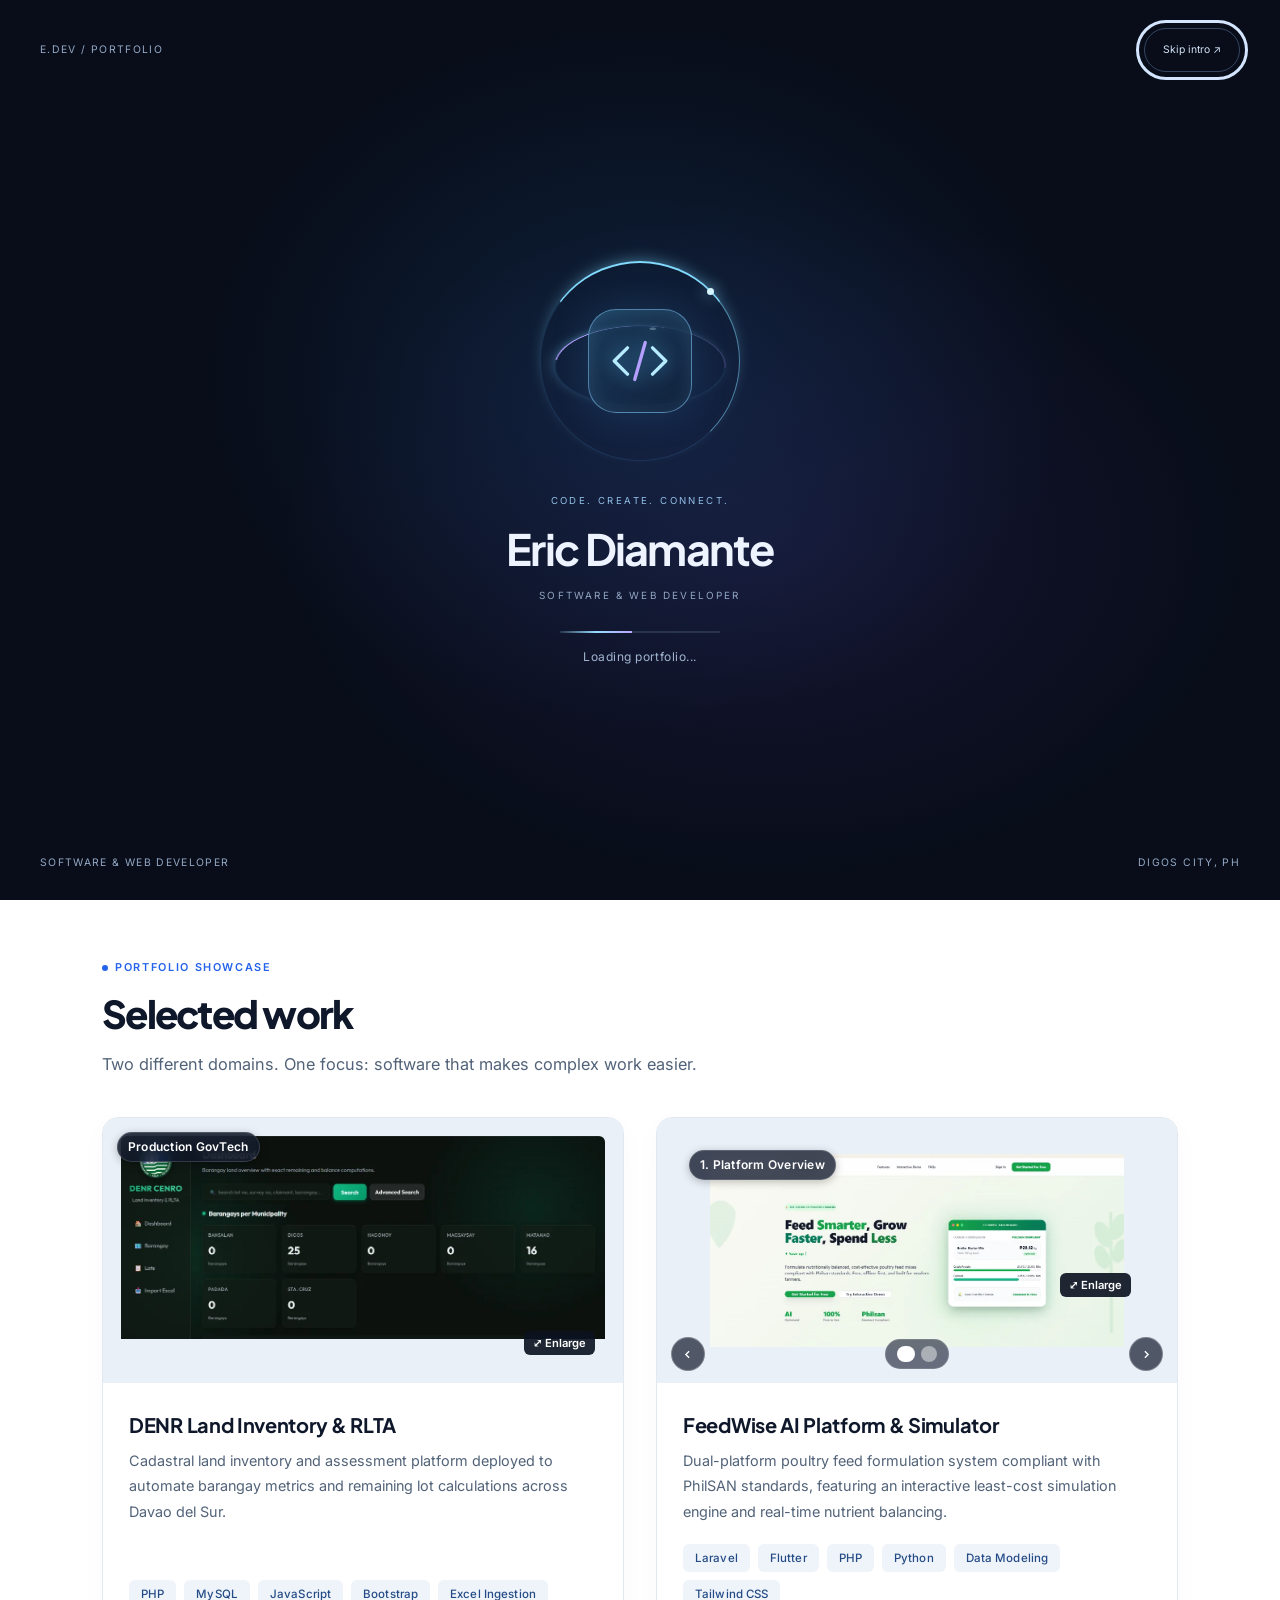
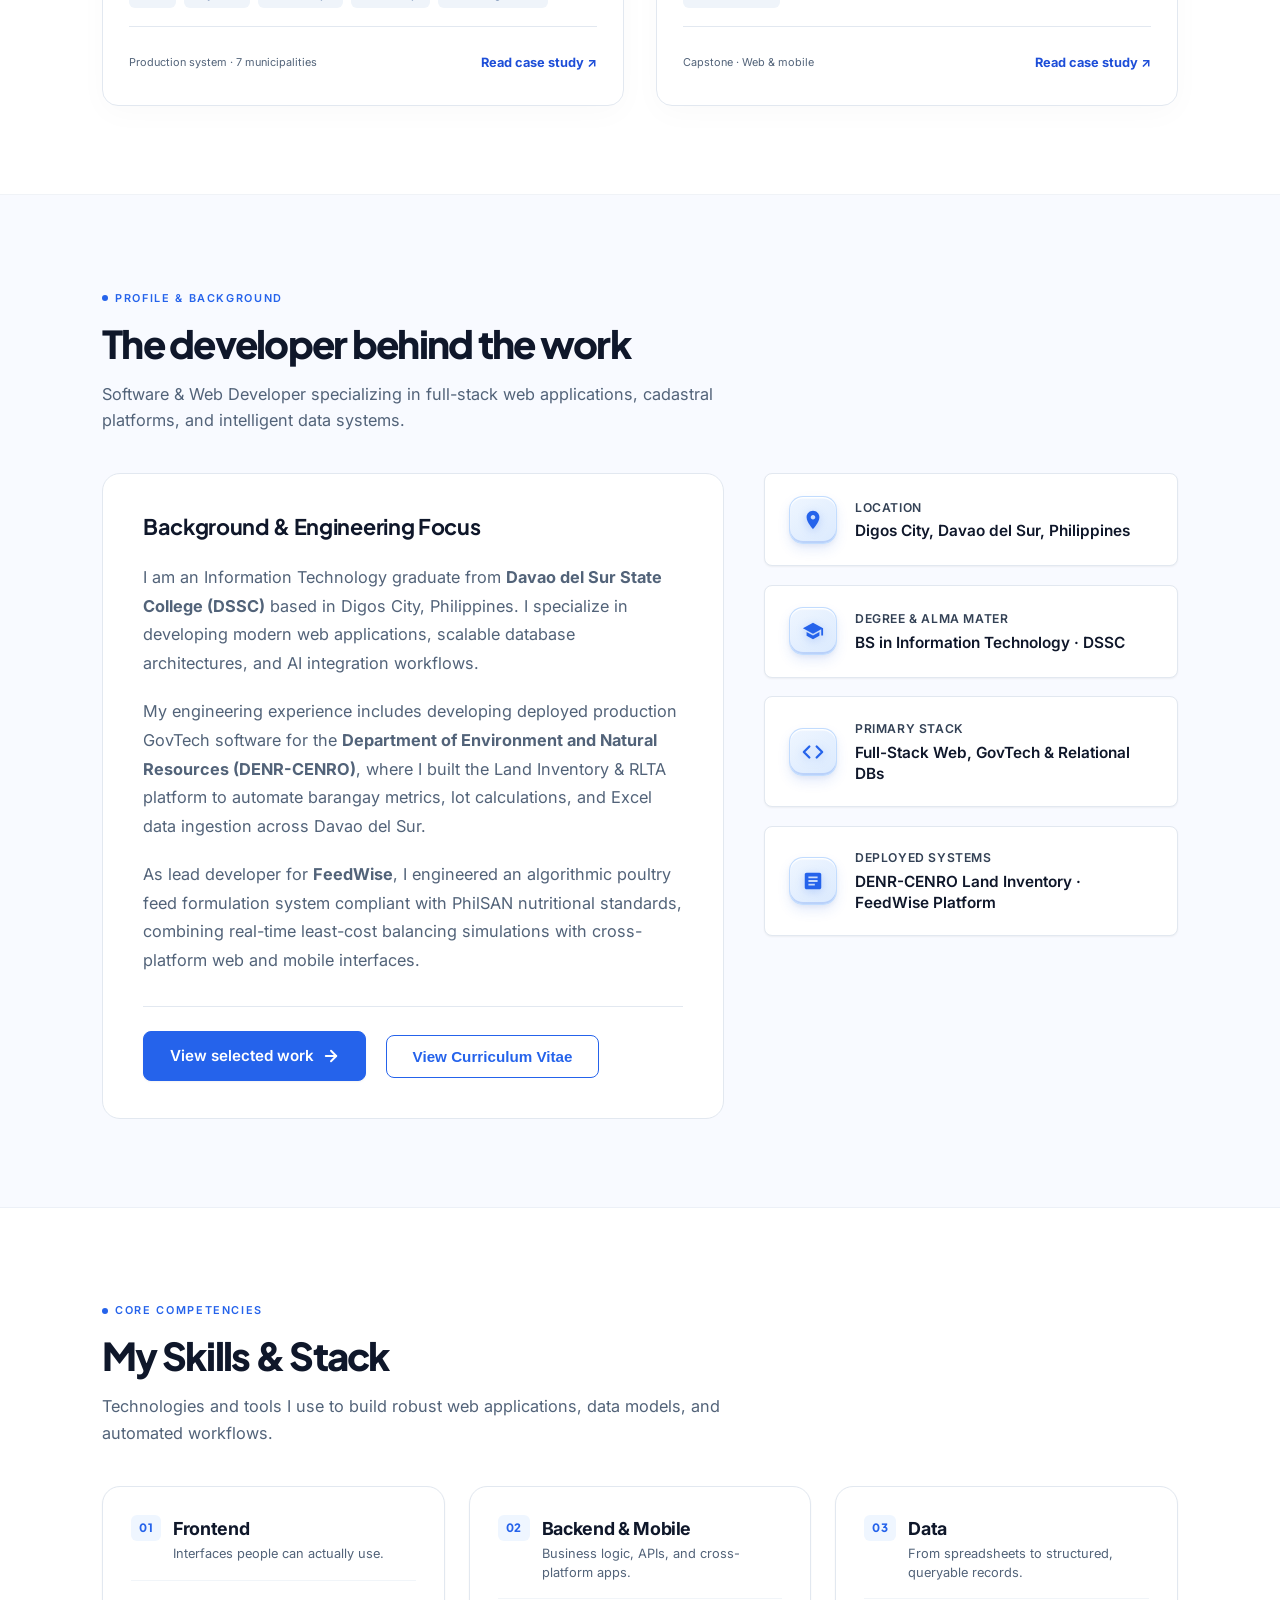
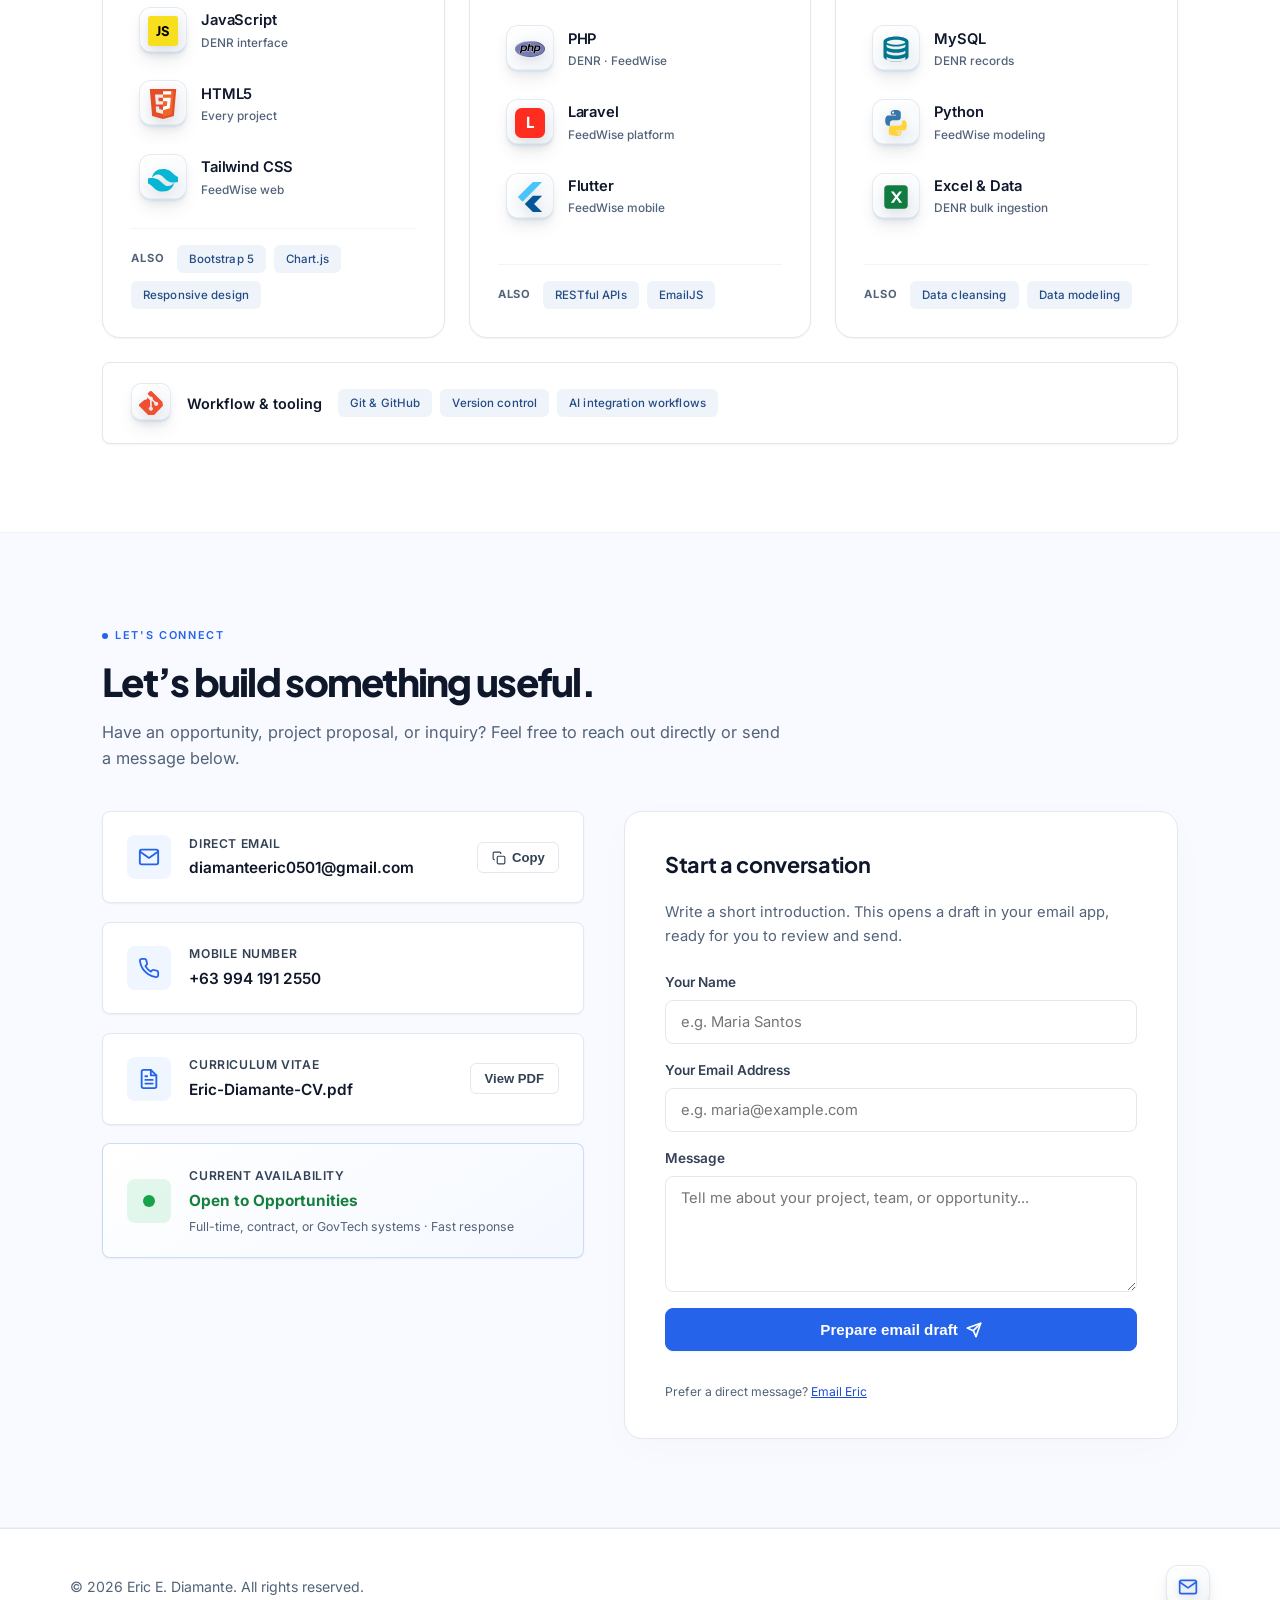
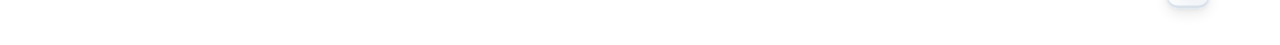
==== commit ac64c286: "Enhance hero portrait with responsive high-resolution assets" ====
--- a/index.html
+++ b/index.html
@@ -137,7 +137,7 @@
 
             <!-- Main 3D Portrait Frame with HD Image -->
             <div class="portrait-wrapper" id="portraitWrapper">
-              <img src="assets/img/hero-portrait.webp" alt="Eric Diamante - Web Developer" decoding="async" class="hero-portrait-img" id="heroPortraitImg" width="1000" height="750" />
+              <img src="assets/img/hero-portrait-hq.webp" srcset="assets/img/hero-portrait-hq.webp 1448w, assets/img/hero-portrait-4k.webp 3840w" sizes="(max-width: 768px) 90vw, 600px" alt="Eric Diamante - Web Developer" decoding="async" fetchpriority="high" class="hero-portrait-img" id="heroPortraitImg" width="3840" height="2880" />
             </div>
           </div>
         </div>
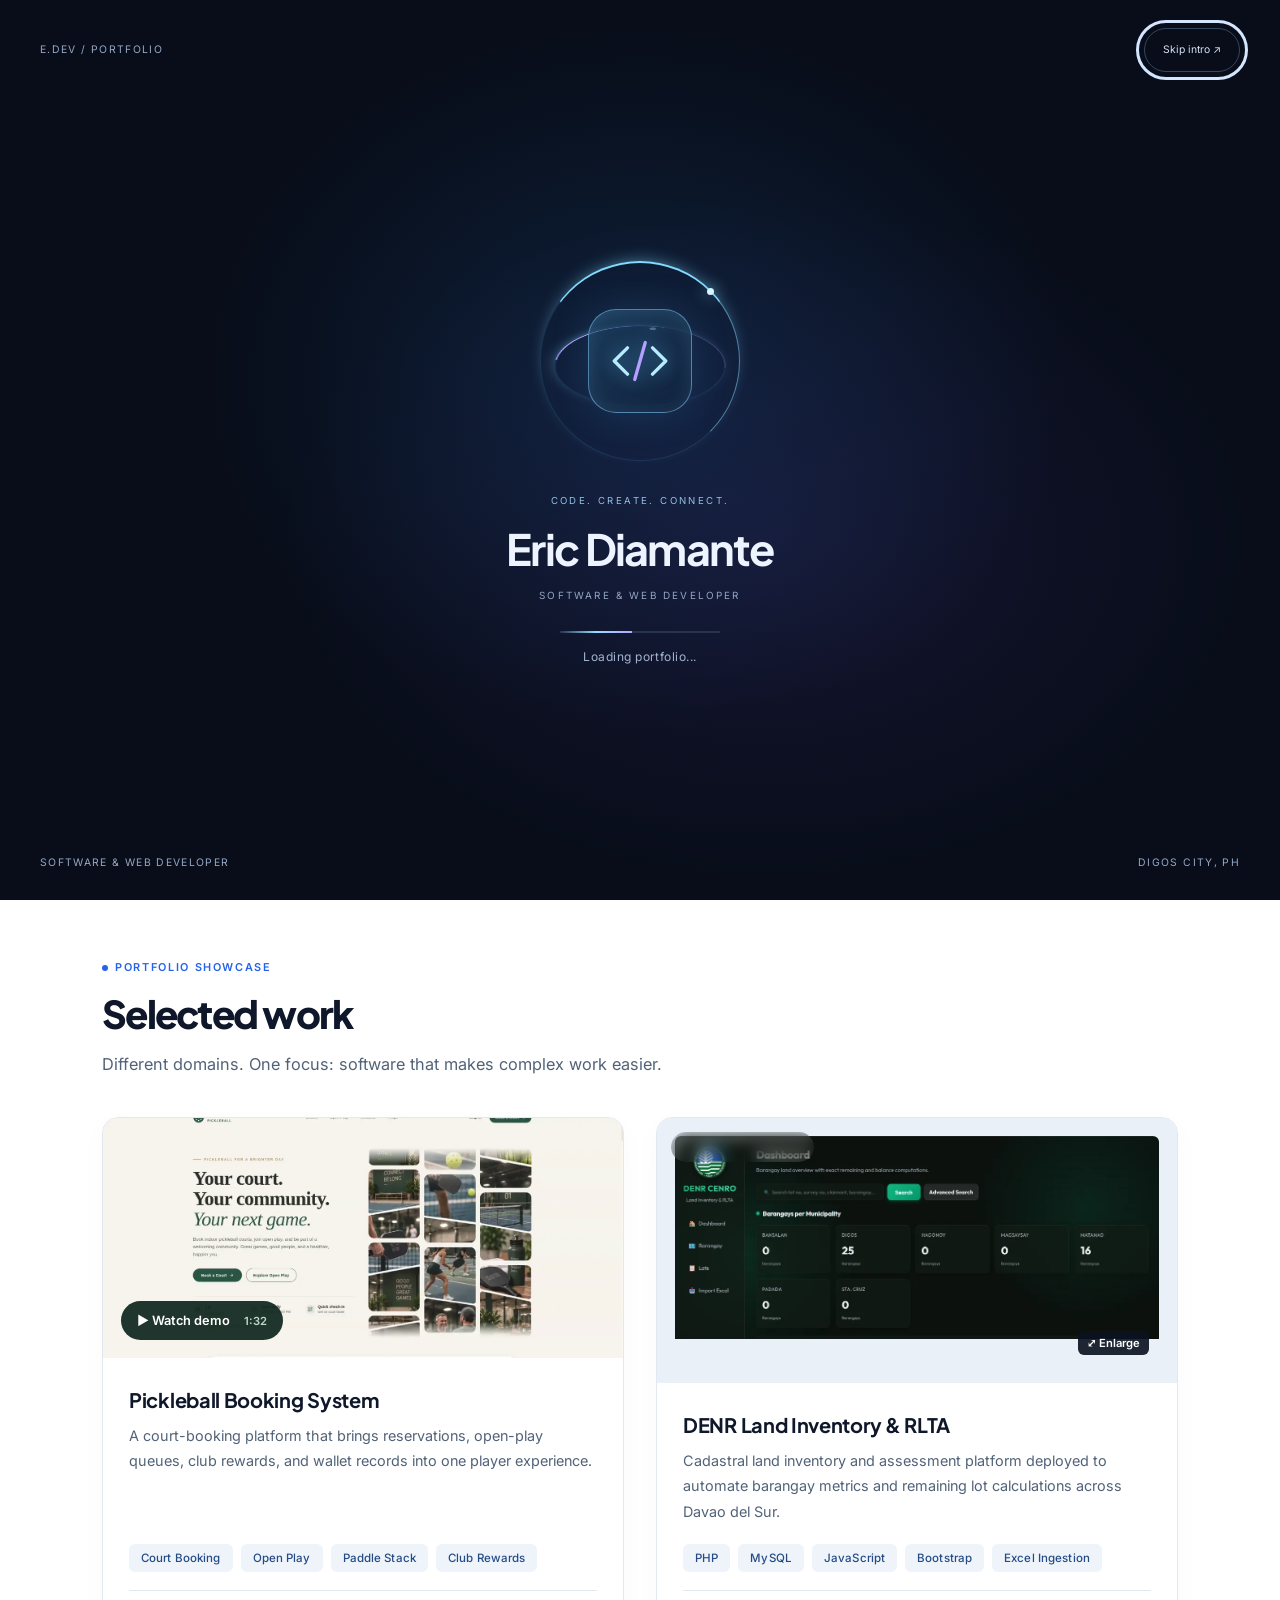
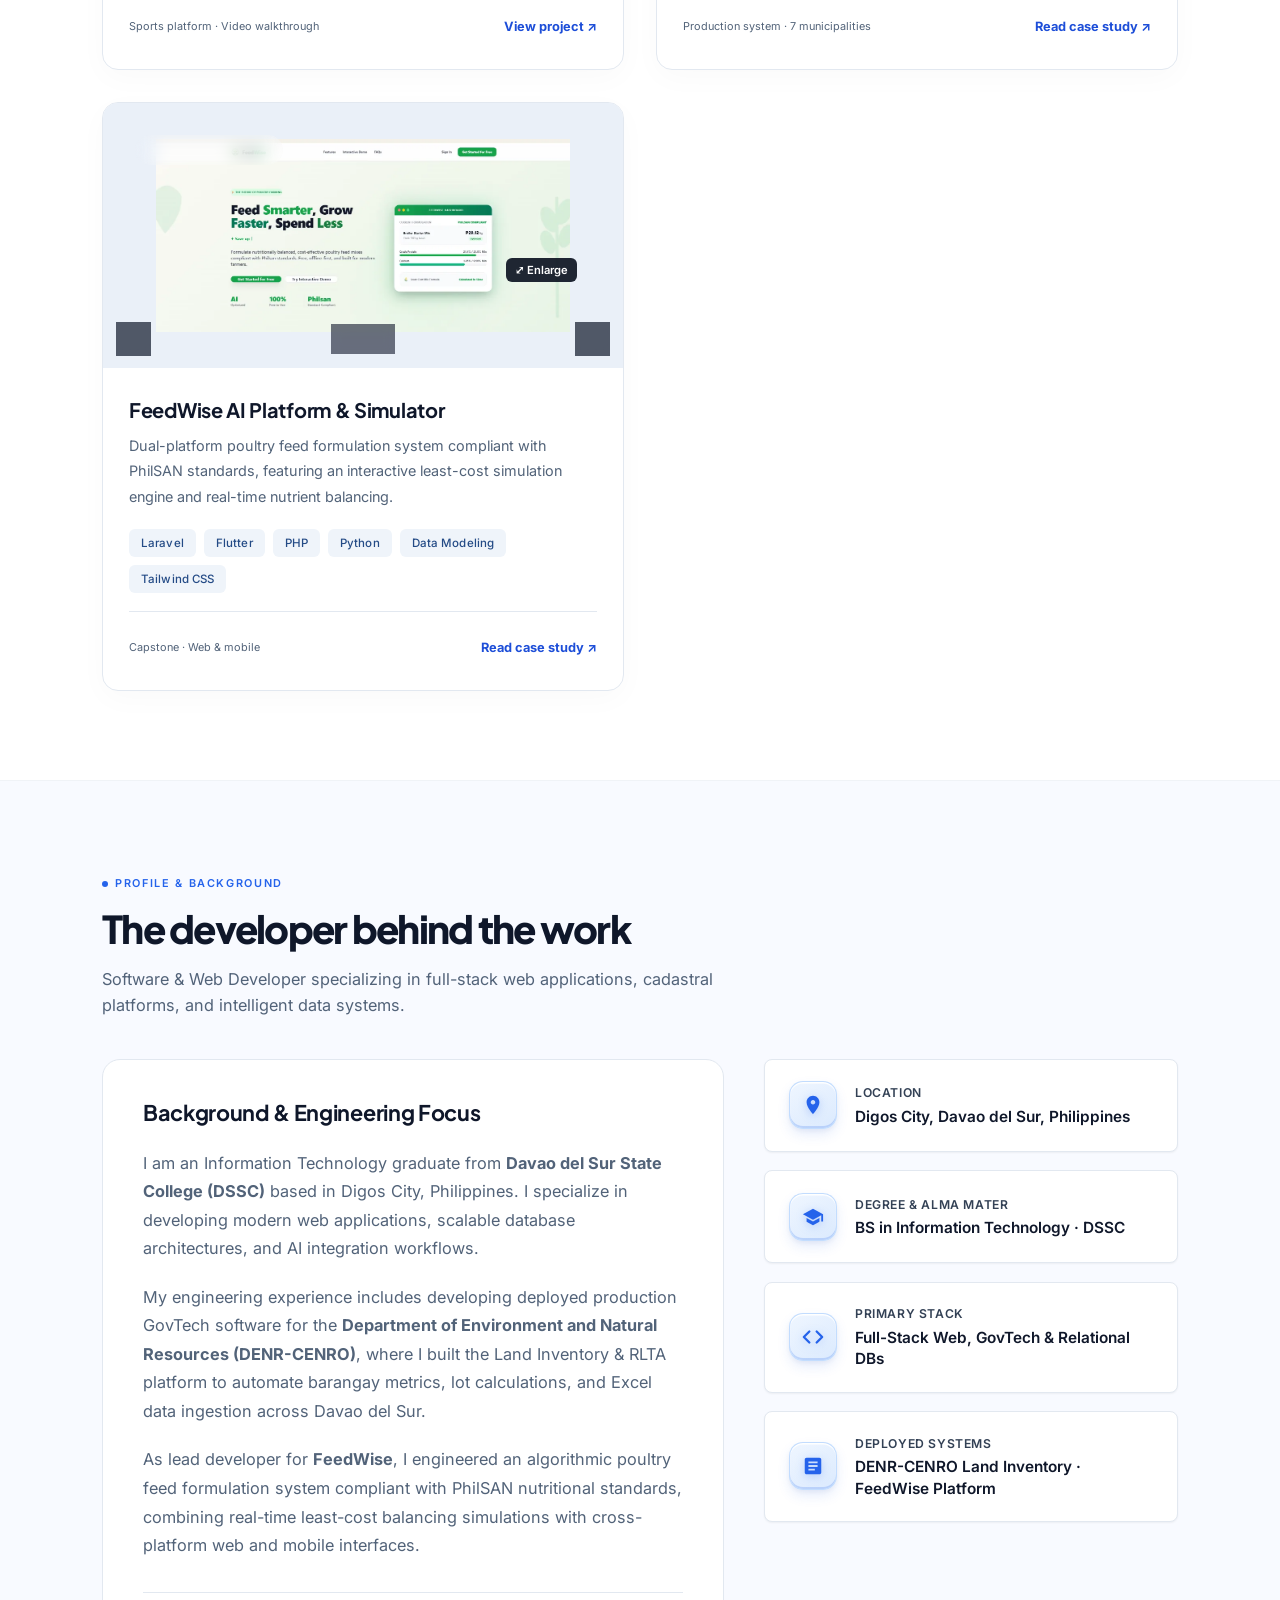
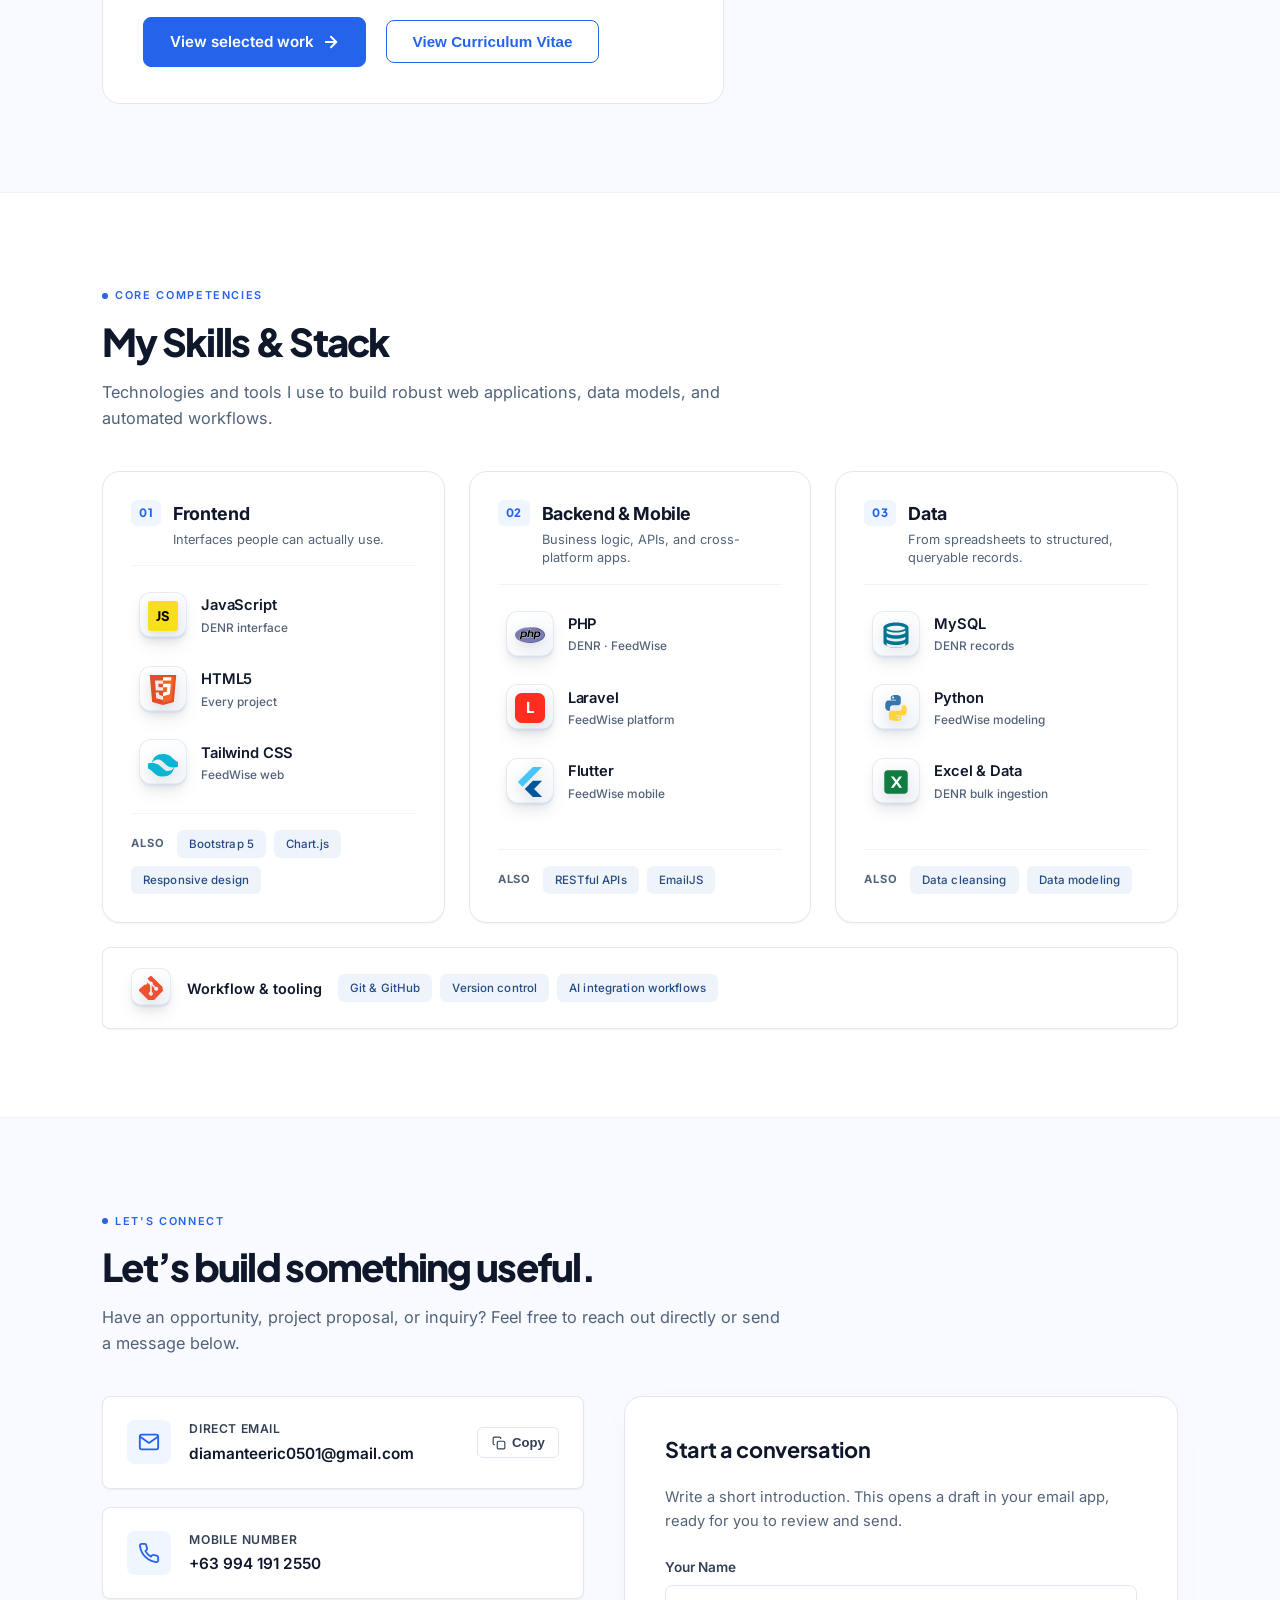
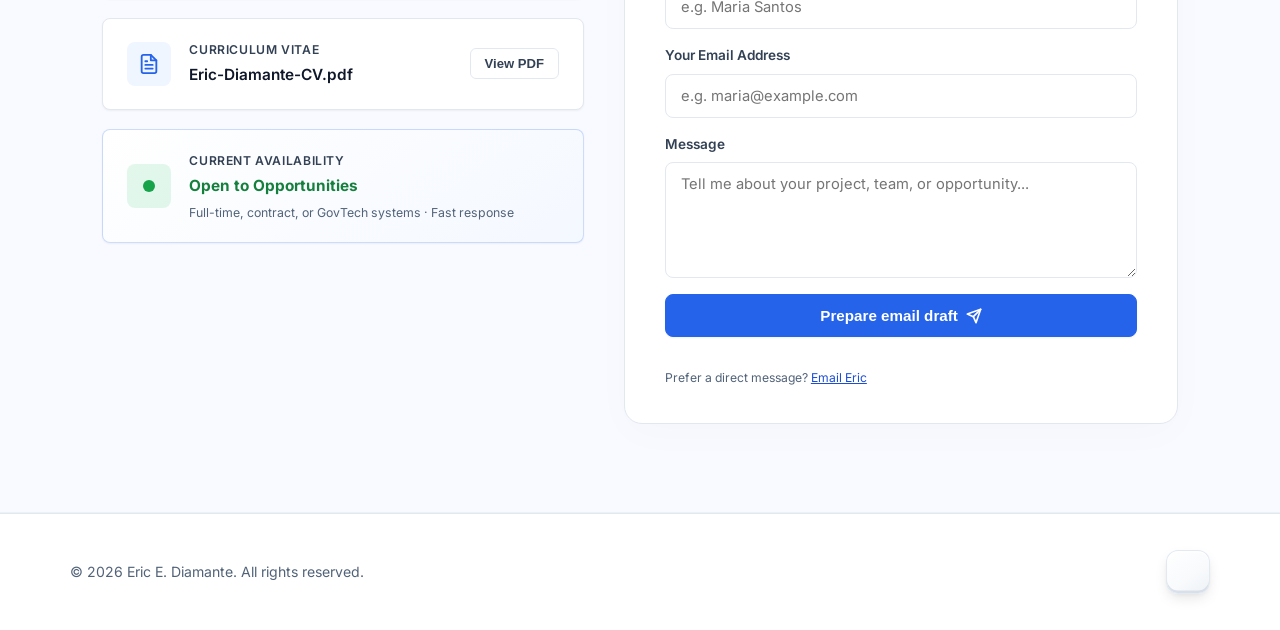
==== commit 440bfbe2: "Add pickleball booking project with video walkthrough" ====
--- a/index.html
+++ b/index.html
@@ -157,13 +157,26 @@
           <div>
             <span class="view-badge"><span class="badge-dot"></span> Portfolio Showcase</span>
             <h2 class="view-title">Selected work</h2>
-            <p class="view-subtitle">Two different domains. One focus: software that makes complex work easier.</p>
+            <p class="view-subtitle">Different domains. One focus: software that makes complex work easier.</p>
           </div>
         </div>
 
         <div class="projects-grid">
 
           <!-- Card 1: DENR-CENRO Land Inventory -->
+          <article class="project-card" data-project="pickleball">
+            <button type="button" class="pickleball-preview" data-case="pickleball" aria-label="Watch Pickleball Booking System demo">
+              <img src="assets/img/pickleball-booking.webp" alt="Pickleball booking platform with court previews" width="1280" height="665" loading="lazy" decoding="async" />
+              <span class="pickleball-play">▶ Watch demo <span>1:32</span></span>
+            </button>
+            <div class="project-body">
+              <h3 class="project-title">Pickleball Booking System</h3>
+              <p class="project-desc">A court-booking platform that brings reservations, open-play queues, club rewards, and wallet records into one player experience.</p>
+              <div class="project-tags"><span class="tag-pill">Court Booking</span><span class="tag-pill">Open Play</span><span class="tag-pill">Paddle Stack</span><span class="tag-pill">Club Rewards</span></div>
+            </div>
+            <div class="project-card-footer"><span>Sports platform · Video walkthrough</span><button type="button" class="case-link" data-case="pickleball" aria-label="View Pickleball project and video demo">View project <span aria-hidden="true">↗</span></button></div>
+          </article>
+
           <article class="project-card" data-project="denr">
             <div class="card-glare" aria-hidden="true"></div>
             <div class="project-img-wrap">
--- a/features.css
+++ b/features.css
@@ -343,3 +343,11 @@
     gap: 1.25rem;
   }
 }
+
+/* Pickleball project demo */
+.pickleball-preview { position: relative; display: block; width: 100%; padding: 0; border: 0; background: #173e31; cursor: pointer; overflow: hidden; }
+.pickleball-preview img { display: block; width: 100%; height: 240px; object-fit: cover; }
+.pickleball-play { position: absolute; left: 18px; bottom: 18px; display: inline-flex; gap: 14px; align-items: center; padding: 12px 16px; border-radius: 30px; background: #10271fed; color: #fff; font: 600 .8rem var(--font-body); }
+.pickleball-play span { color: #bcd8cb; font-size: .7rem; }
+.pickleball-preview:hover .pickleball-play { background: #205c46; }
+.pickleball-video { display: block; width: 100%; aspect-ratio: 16 / 9; border-radius: 12px; background: #0b1410; }
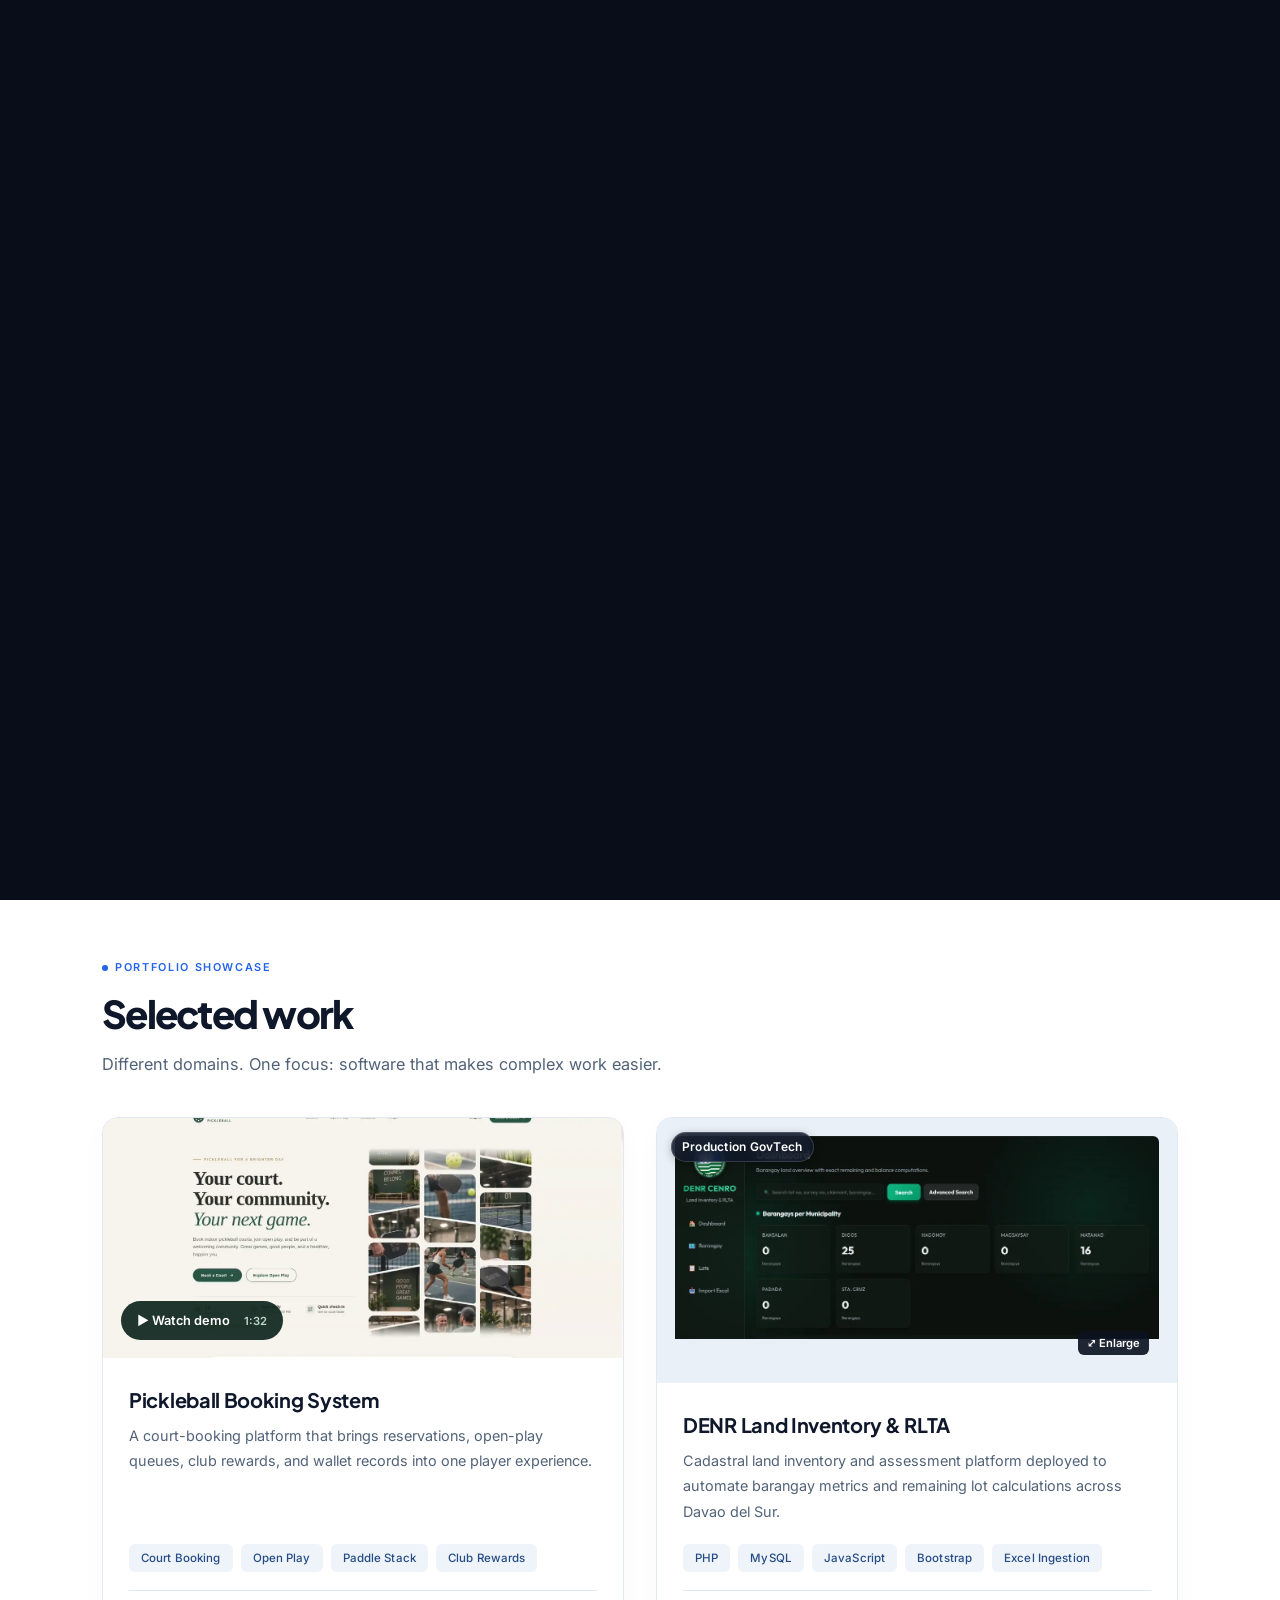
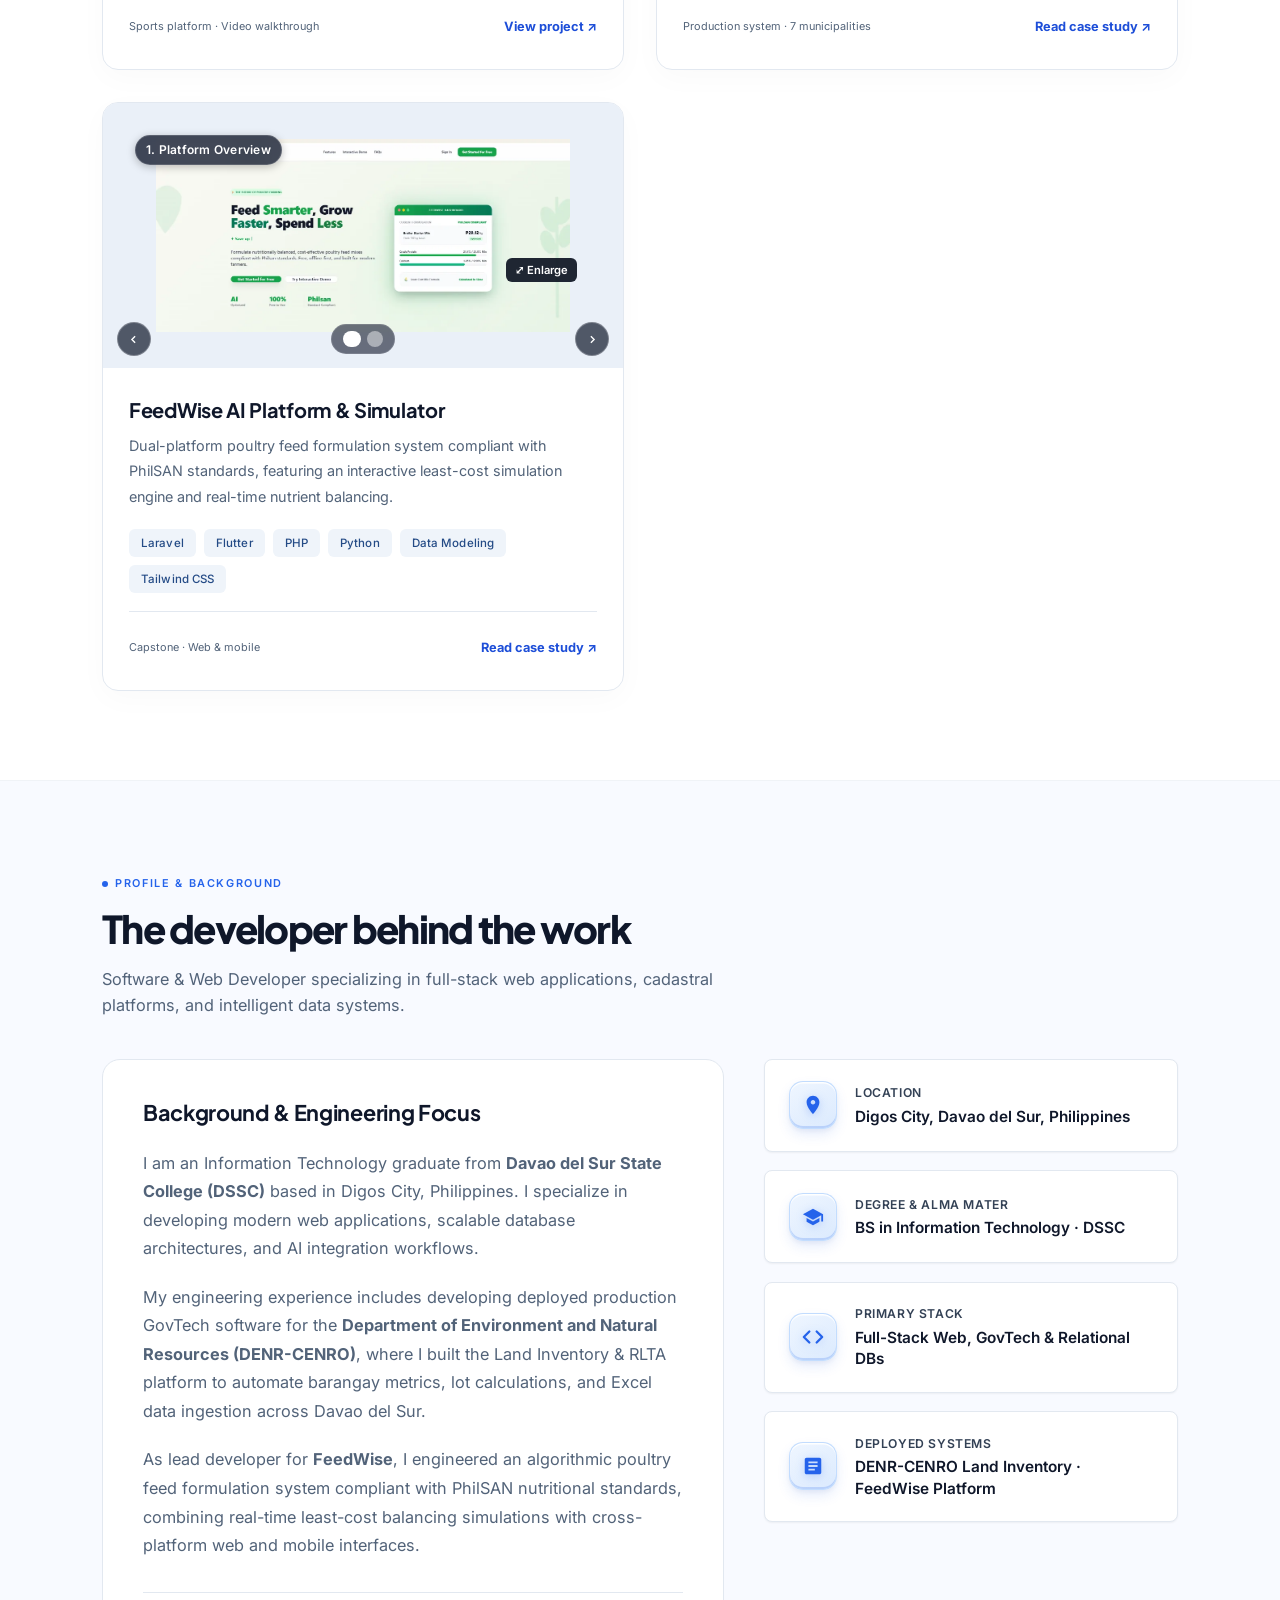
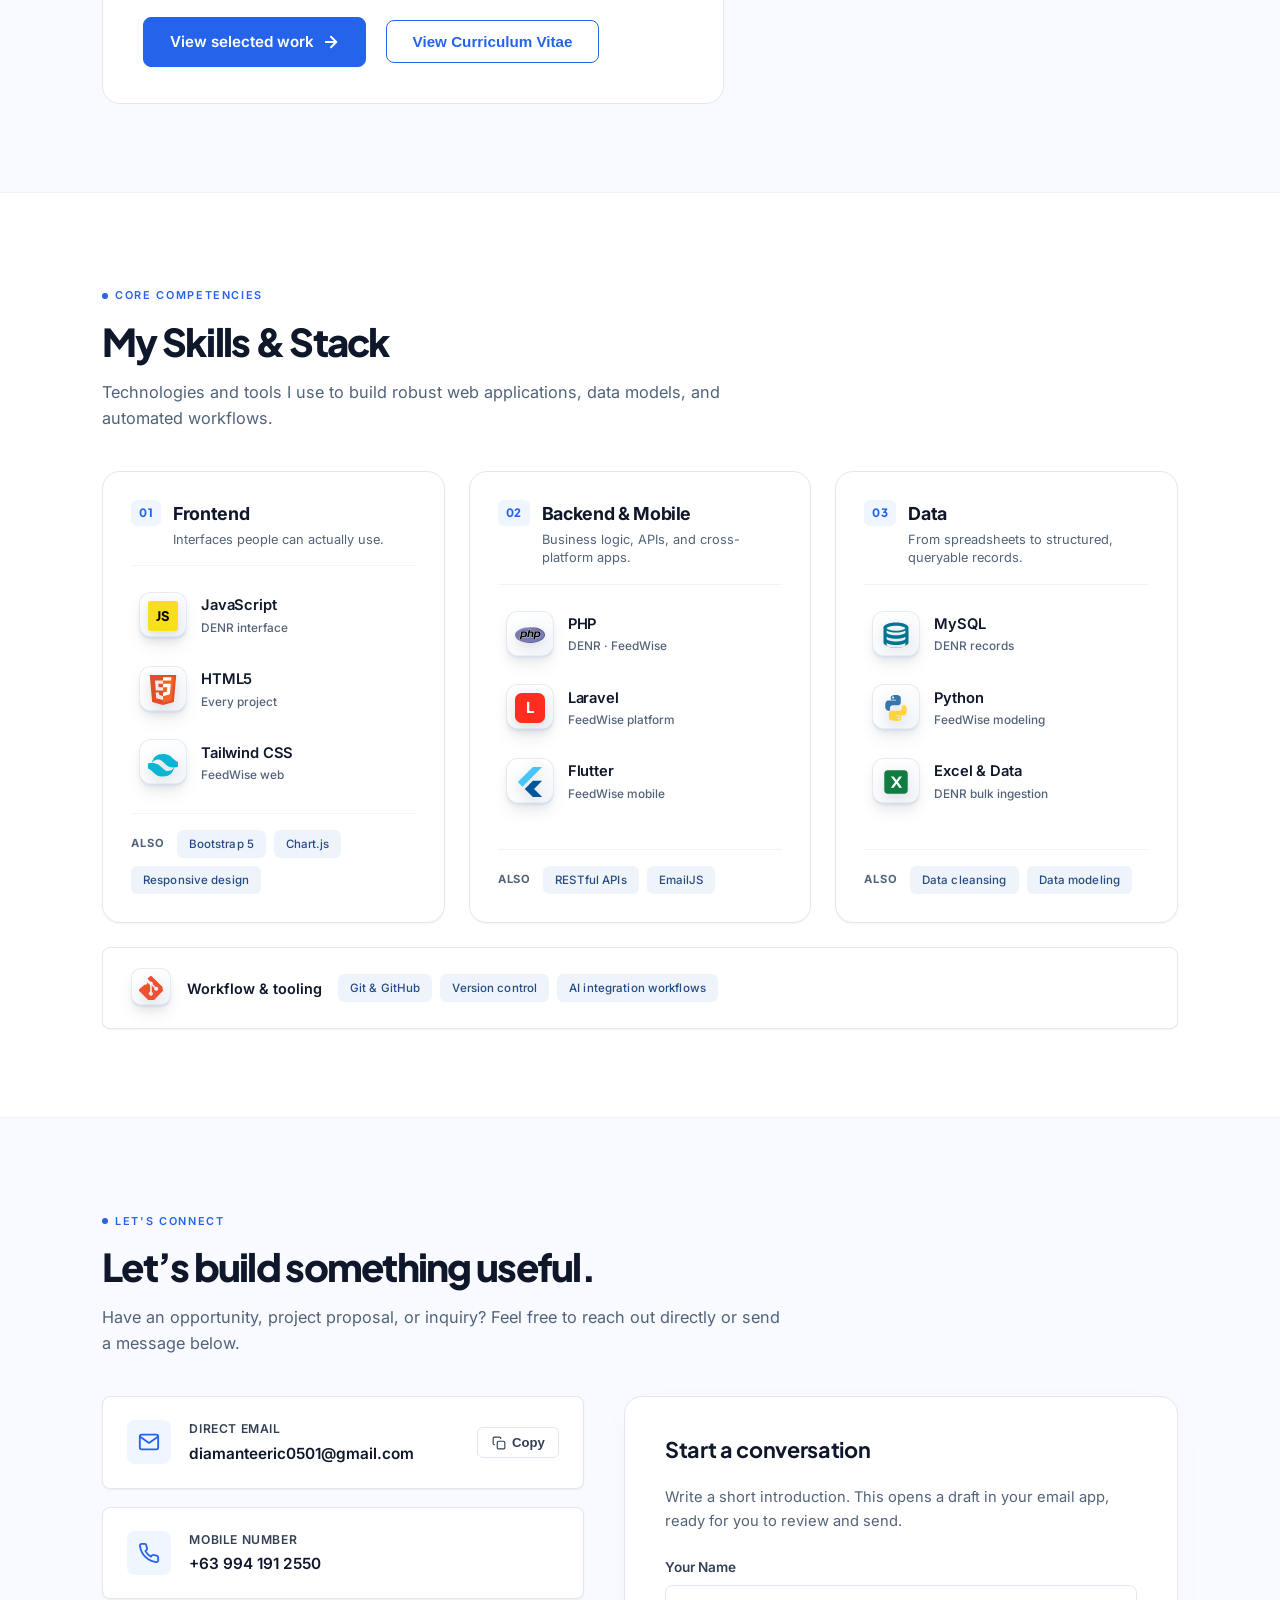
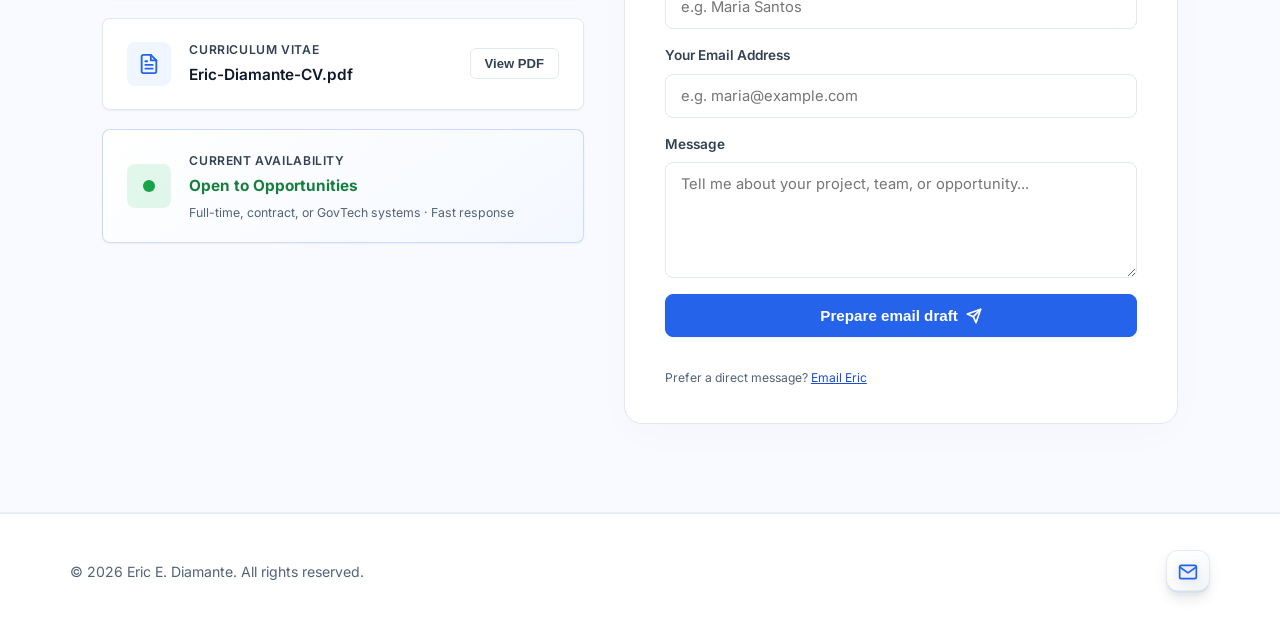
==== commit 41eb6bb7: "Remove skip intro button from loading screen" ====
--- a/index.html
+++ b/index.html
@@ -56,7 +56,7 @@
 <body>
   <dialog id="welcomeIntro" class="welcome-intro" aria-labelledby="welcomeTitle" aria-describedby="welcomeDescription">
     <div class="welcome-glow" aria-hidden="true"></div>
-    <div class="welcome-top"><span>E.DEV / PORTFOLIO</span><button type="button" id="welcomeSkip" class="welcome-skip">Skip intro ↗</button></div>
+    <div class="welcome-top"><span>E.DEV / PORTFOLIO</span></div>
     <div class="welcome-center">
       <div class="welcome-emblem" aria-hidden="true"><span class="welcome-orbit"></span><span class="welcome-orbit welcome-orbit-two"></span><span class="welcome-core"><svg viewBox="0 0 100 100" fill="none"><path d="M31 30 11 50l20 20M69 30l20 20-20 20"/><path class="code-slash" d="m58 22-16 56"/></svg></span></div>
       <p class="welcome-eyebrow">CODE. CREATE. CONNECT.</p>
@@ -630,6 +630,6 @@
   </div>
   <script src="script.js"></script>
   <script src="motion.js?v=2"></script>
-  <script src="welcome.js?v=1"></script>
+  <script src="welcome.js?v=2"></script>
 </body>
 </html>
--- a/welcome.css
+++ b/welcome.css
@@ -3,7 +3,6 @@
 .welcome-intro::backdrop { background:#080d19; }
 .welcome-glow { position:absolute; inset:0; z-index:-1; pointer-events:none; background:radial-gradient(ellipse at var(--welcome-x,50%) var(--welcome-y,42%),#18477b55,transparent 48%),radial-gradient(ellipse at 60% 60%,#6547c426,transparent 45%); }
 .welcome-top,.welcome-bottom { display:flex; align-items:center; justify-content:space-between; gap:16px; font-size:.65rem; letter-spacing:.13em; color:#94a8c5; }
-.welcome-skip { border:1px solid #344661; border-radius:24px; background:transparent; color:#d4e3f8; padding:10px 18px; min-height:44px; cursor:pointer; font:inherit; letter-spacing:0; }
 .welcome-center { width:min(100%,600px); margin:auto; padding:24px 0; text-align:center; }
 .welcome-emblem { position:relative; width:200px; height:200px; margin:0 auto 32px; display:grid; place-items:center; perspective:600px; }
 .welcome-core { width:104px; height:104px; display:grid; place-items:center; border:1px solid #85cfff88; border-radius:28px; background:linear-gradient(145deg,#224b6eaa,#10213acc); box-shadow:inset 0 1px 18px #8ad8ff22,0 0 40px #56b8ff22; animation:core-materialize 1.1s cubic-bezier(.16,1,.3,1) both; }
